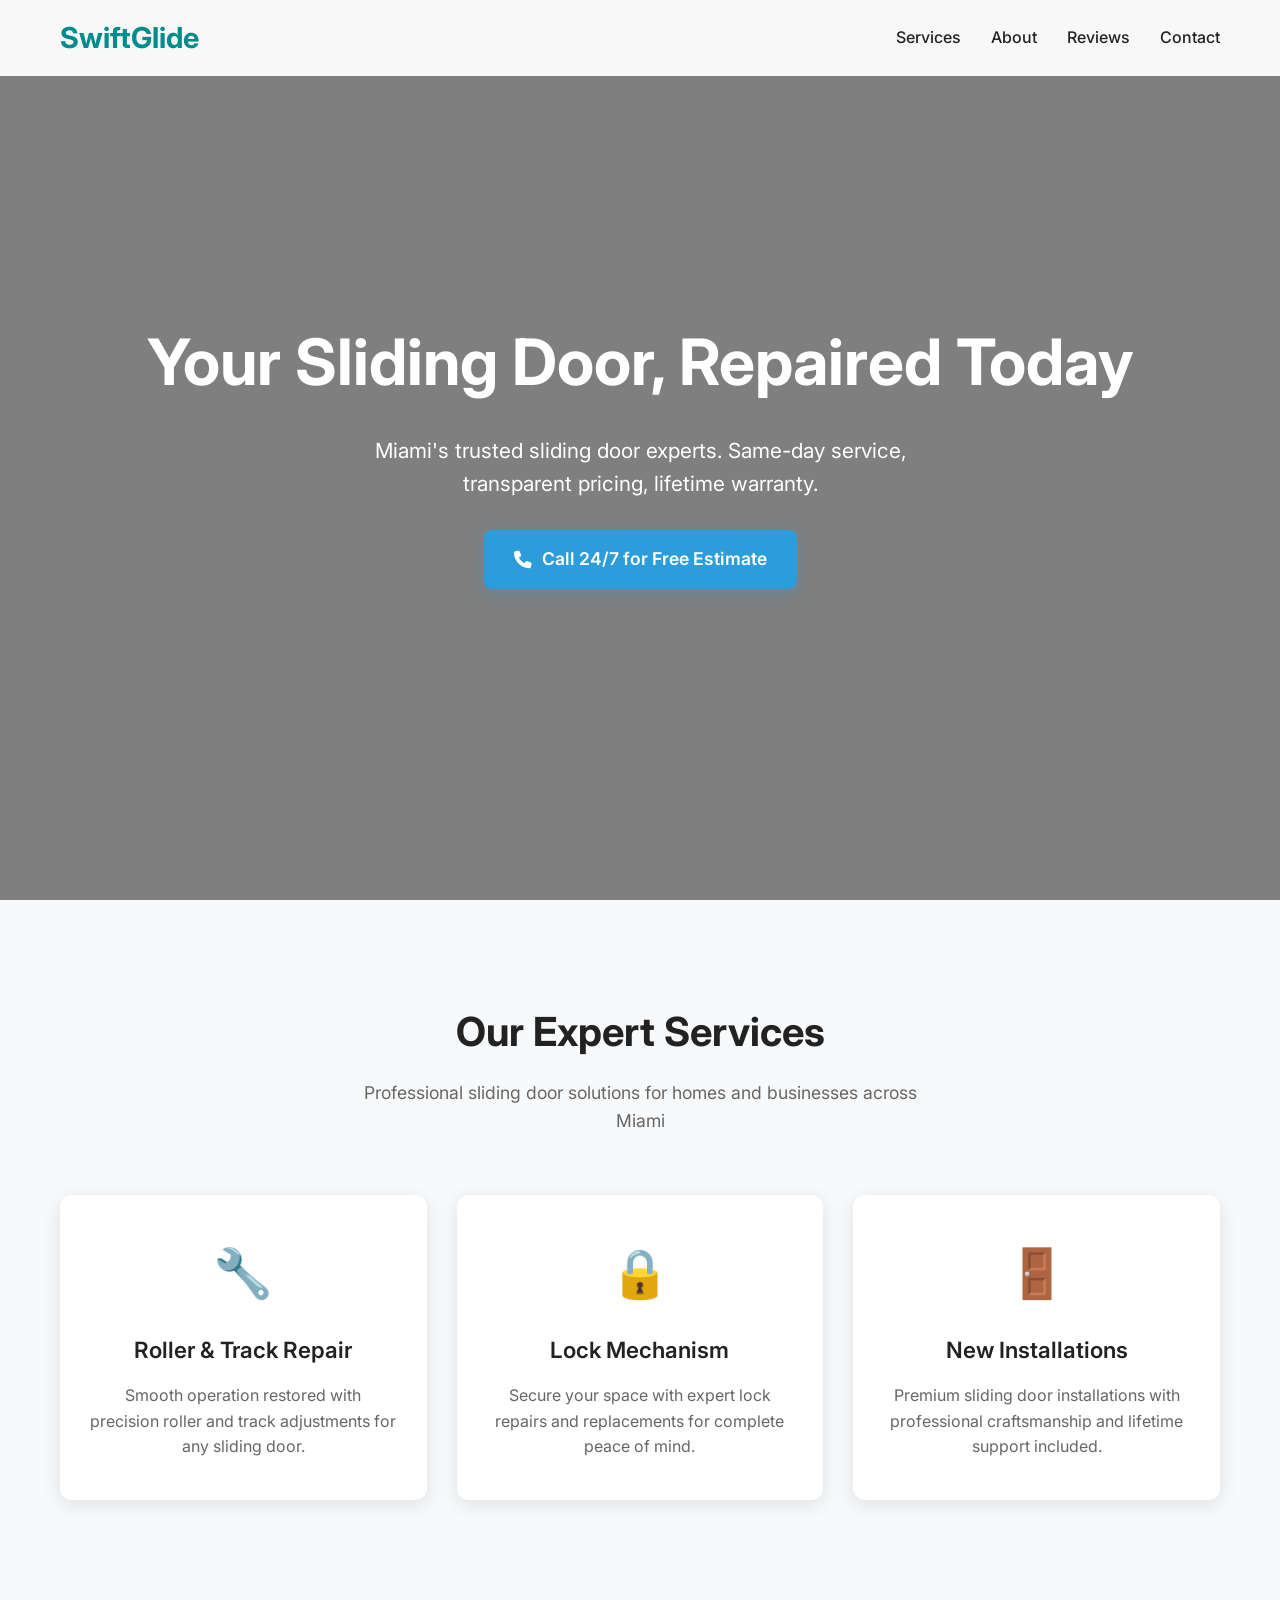
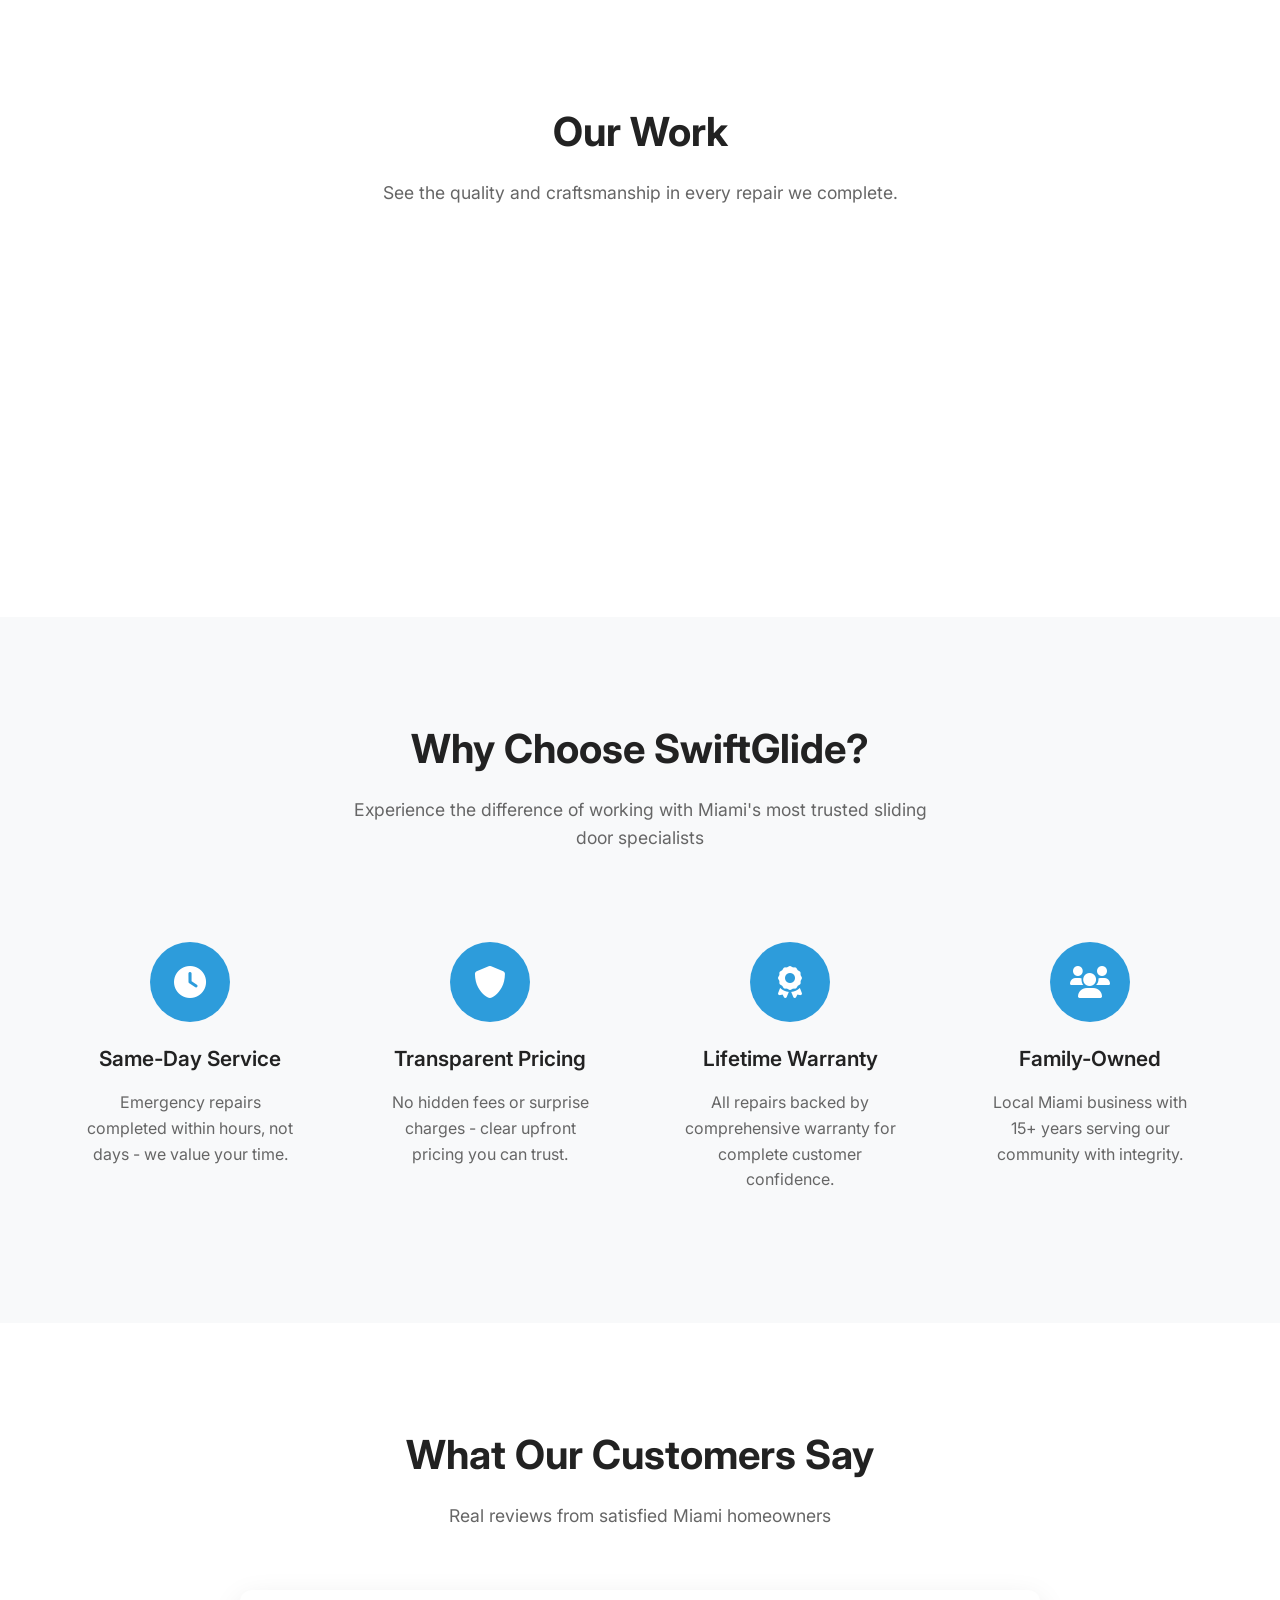
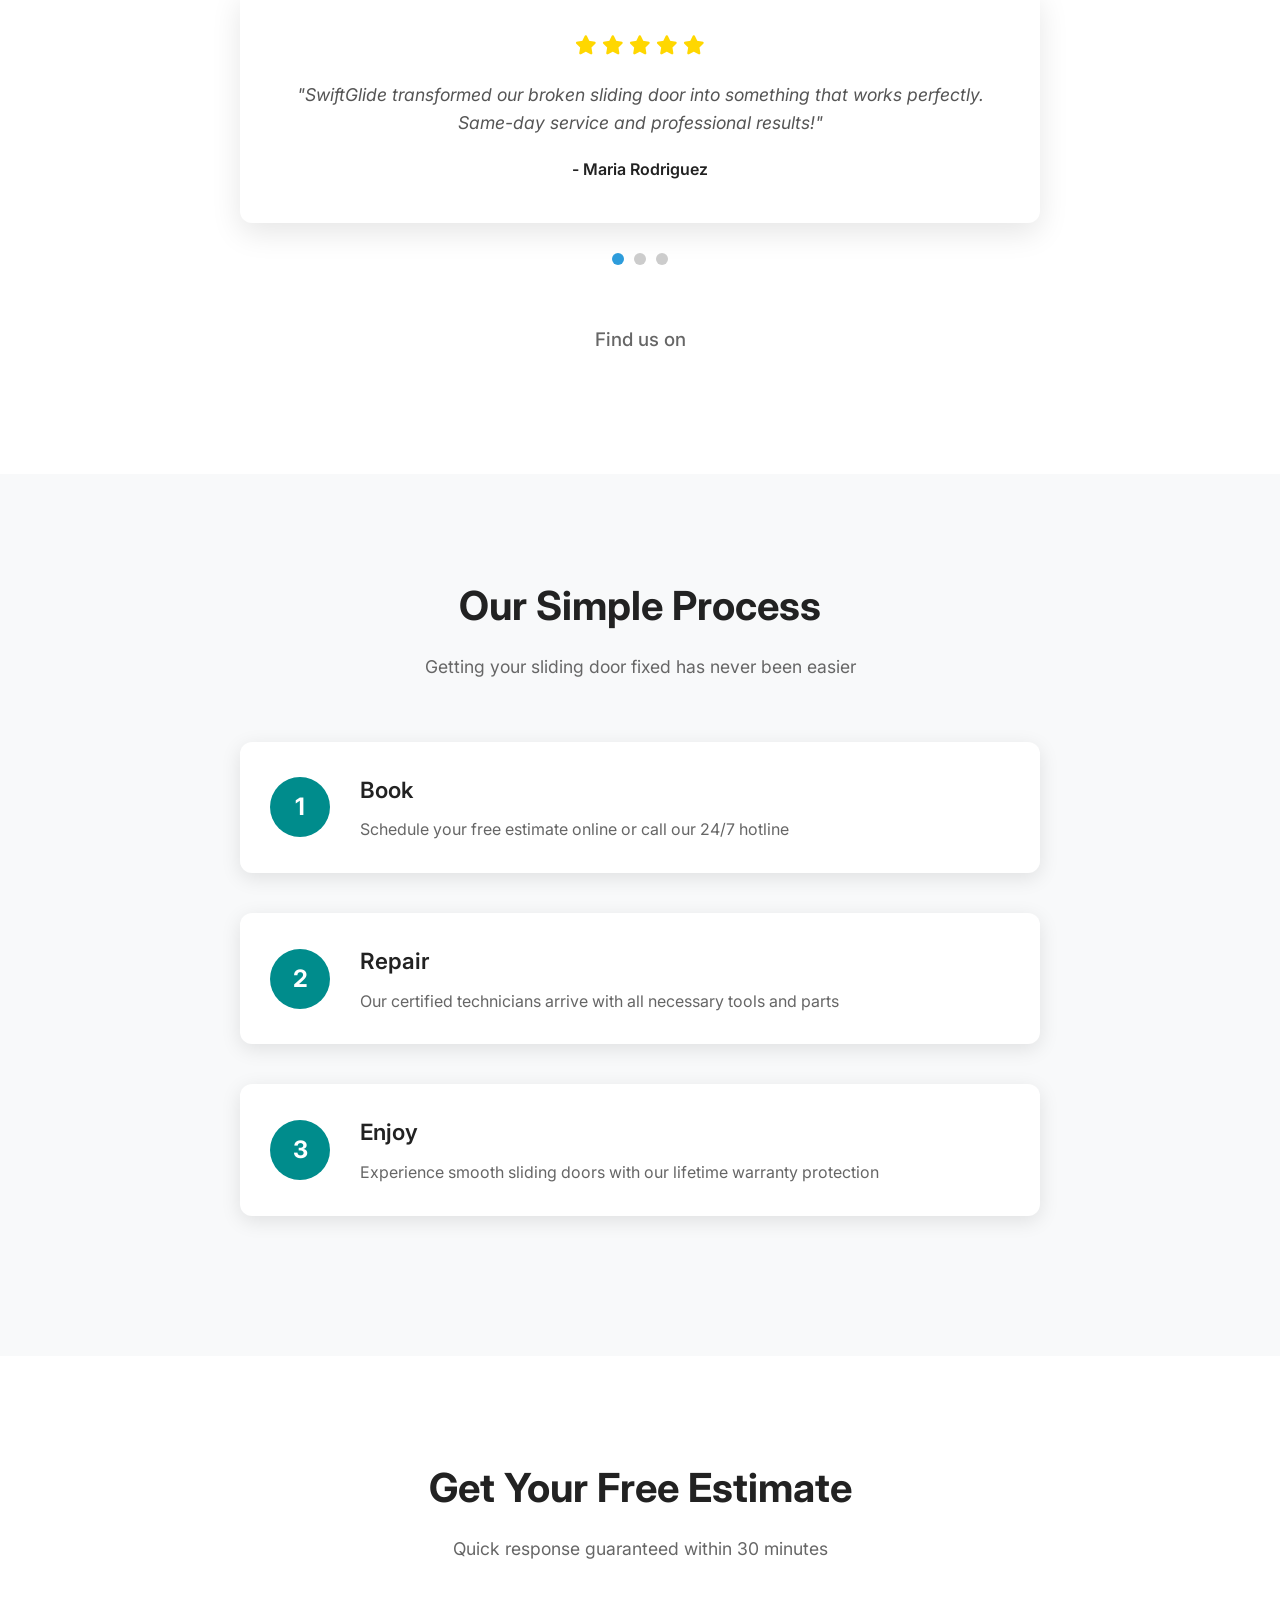
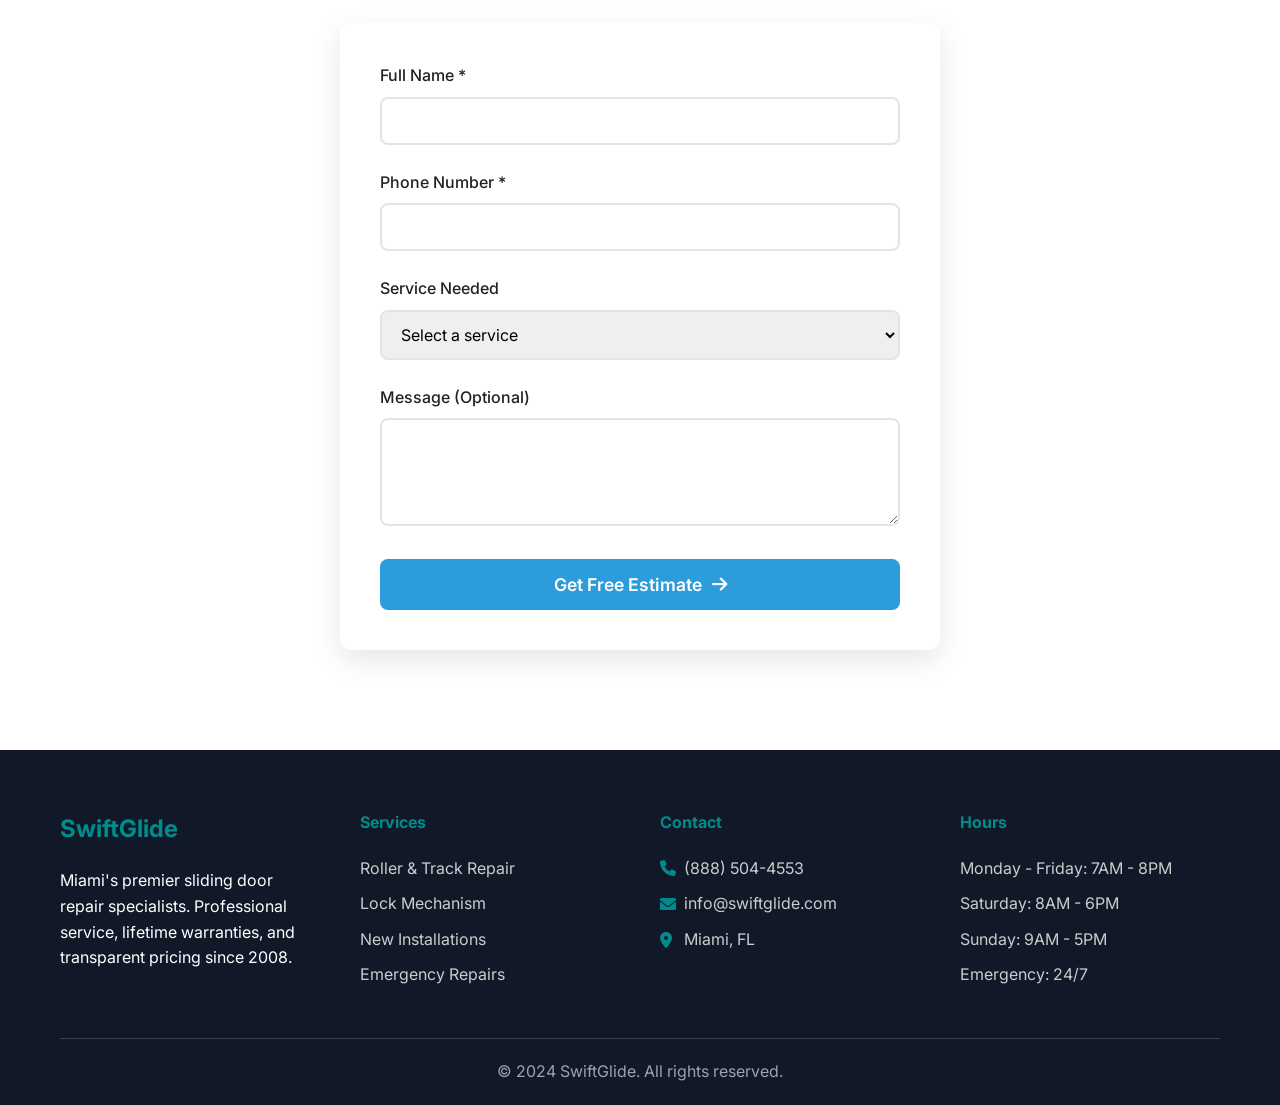
==== index.html @ c9ca66b2 "Create landing page for SwiftGlide sliding door repair service Co-authored-by: nehorayamar51 <nehora" ====
<!DOCTYPE html>
<html lang="en">
<head>
    <meta charset="UTF-8">
    <meta name="viewport" content="width=device-width, initial-scale=1.0">
    <title>SwiftGlide - Miami's Premier Sliding Door Repair Experts</title>
    <link rel="preconnect" href="https://fonts.googleapis.com">
    <link rel="preconnect" href="https://fonts.gstatic.com" crossorigin>
    <link href="https://fonts.googleapis.com/css2?family=Inter:wght@300;400;500;600;700;800&display=swap" rel="stylesheet">
    <link rel="stylesheet" href="styles.css">
    <link rel="stylesheet" href="https://cdnjs.cloudflare.com/ajax/libs/font-awesome/6.0.0/css/all.min.css">
</head>
<body>
    <!-- Sticky Navigation -->
    <nav class="navbar" id="navbar">
        <div class="nav-container">
            <div class="nav-logo">
                <h2>SwiftGlide</h2>
            </div>
            <ul class="nav-menu" id="nav-menu">
                <li class="nav-item">
                    <a href="#services" class="nav-link">Services</a>
                </li>
                <li class="nav-item">
                    <a href="#about" class="nav-link">About</a>
                </li>
                <li class="nav-item">
                    <a href="#reviews" class="nav-link">Reviews</a>
                </li>
                <li class="nav-item">
                    <a href="#contact" class="nav-link">Contact</a>
                </li>
            </ul>
            <div class="hamburger" id="hamburger">
                <span class="bar"></span>
                <span class="bar"></span>
                <span class="bar"></span>
            </div>
        </div>
    </nav>

    <!-- Hero Section -->
    <section class="hero" id="hero">
        <div class="hero-overlay"></div>
        <div class="hero-content">
            <h1 class="fade-in">Your Sliding Door, Repaired Today</h1>
            <p class="fade-in">Miami's trusted sliding door experts. Same-day service, transparent pricing, lifetime warranty.</p>
            <a href="tel:+18885044553" class="cta-button fade-in">
                <i class="fas fa-phone"></i>
                Call 24/7 for Free Estimate
            </a>
        </div>
    </section>

    <!-- Services Section -->
    <section class="services" id="services">
        <div class="container">
            <div class="section-header fade-in">
                <h2>Our Expert Services</h2>
                <p>Professional sliding door solutions for homes and businesses across Miami</p>
            </div>
            <div class="services-grid">
                <div class="service-card fade-in">
                    <div class="service-icon">🔧</div>
                    <h3>Roller & Track Repair</h3>
                    <p>Smooth operation restored with precision roller and track adjustments for any sliding door.</p>
                </div>
                <div class="service-card fade-in">
                    <div class="service-icon">🔒</div>
                    <h3>Lock Mechanism</h3>
                    <p>Secure your space with expert lock repairs and replacements for complete peace of mind.</p>
                </div>
                <div class="service-card fade-in">
                    <div class="service-icon">🚪</div>
                    <h3>New Installations</h3>
                    <p>Premium sliding door installations with professional craftsmanship and lifetime support included.</p>
                </div>
            </div>
        </div>
    </section>

    <!-- Our Work Gallery -->
    <section class="gallery" id="gallery">
        <div class="container">
            <div class="section-header fade-in">
                <h2>Our Work</h2>
                <p>See the quality and craftsmanship in every repair we complete.</p>
            </div>
            <div class="gallery-container fade-in">
                <div class="gallery-track" id="gallery-track">
                    <div class="gallery-item">
                        <img src="https://images.unsplash.com/photo-1558618666-fcd25c85cd64?ixlib=rb-4.0.3&auto=format&fit=crop&w=800&q=80" alt="Modern sliding door repair" onclick="openLightbox(this.src)">
                    </div>
                    <div class="gallery-item">
                        <img src="https://images.unsplash.com/photo-1560448204-e02f11c3d0e2?ixlib=rb-4.0.3&auto=format&fit=crop&w=800&q=80" alt="Glass sliding door installation" onclick="openLightbox(this.src)">
                    </div>
                    <div class="gallery-item">
                        <img src="https://images.unsplash.com/photo-1586023492125-27b2c045efd7?ixlib=rb-4.0.3&auto=format&fit=crop&w=800&q=80" alt="Sliding door track repair" onclick="openLightbox(this.src)">
                    </div>
                    <div class="gallery-item">
                        <img src="https://images.unsplash.com/photo-1502005229762-cf1b2da7c5d6?ixlib=rb-4.0.3&auto=format&fit=crop&w=800&q=80" alt="Professional sliding door service" onclick="openLightbox(this.src)">
                    </div>
                </div>
            </div>
        </div>
    </section>

    <!-- Lightbox -->
    <div class="lightbox" id="lightbox" onclick="closeLightbox()">
        <img id="lightbox-img" src="" alt="">
        <span class="close-lightbox">&times;</span>
    </div>

    <!-- Why Choose Us Section -->
    <section class="why-choose" id="about">
        <div class="container">
            <div class="section-header fade-in">
                <h2>Why Choose SwiftGlide?</h2>
                <p>Experience the difference of working with Miami's most trusted sliding door specialists</p>
            </div>
            <div class="features-grid">
                <div class="feature-card fade-in">
                    <div class="feature-icon">
                        <i class="fas fa-clock"></i>
                    </div>
                    <h3>Same-Day Service</h3>
                    <p>Emergency repairs completed within hours, not days - we value your time.</p>
                </div>
                <div class="feature-card fade-in">
                    <div class="feature-icon">
                        <i class="fas fa-shield-alt"></i>
                    </div>
                    <h3>Transparent Pricing</h3>
                    <p>No hidden fees or surprise charges - clear upfront pricing you can trust.</p>
                </div>
                <div class="feature-card fade-in">
                    <div class="feature-icon">
                        <i class="fas fa-award"></i>
                    </div>
                    <h3>Lifetime Warranty</h3>
                    <p>All repairs backed by comprehensive warranty for complete customer confidence.</p>
                </div>
                <div class="feature-card fade-in">
                    <div class="feature-icon">
                        <i class="fas fa-users"></i>
                    </div>
                    <h3>Family-Owned</h3>
                    <p>Local Miami business with 15+ years serving our community with integrity.</p>
                </div>
            </div>
        </div>
    </section>

    <!-- Testimonials Section -->
    <section class="testimonials" id="reviews">
        <div class="container">
            <div class="section-header fade-in">
                <h2>What Our Customers Say</h2>
                <p>Real reviews from satisfied Miami homeowners</p>
            </div>
            <div class="testimonial-container fade-in">
                <div class="testimonial-card active" data-testimonial="0">
                    <div class="stars">
                        <i class="fas fa-star"></i>
                        <i class="fas fa-star"></i>
                        <i class="fas fa-star"></i>
                        <i class="fas fa-star"></i>
                        <i class="fas fa-star"></i>
                    </div>
                    <p>"SwiftGlide transformed our broken sliding door into something that works perfectly. Same-day service and professional results!"</p>
                    <h4>- Maria Rodriguez</h4>
                </div>
                <div class="testimonial-card" data-testimonial="1">
                    <div class="stars">
                        <i class="fas fa-star"></i>
                        <i class="fas fa-star"></i>
                        <i class="fas fa-star"></i>
                        <i class="fas fa-star"></i>
                        <i class="fas fa-star"></i>
                    </div>
                    <p>"Exceptional service! They fixed our sliding door quickly and the pricing was exactly what they quoted. Highly recommend!"</p>
                    <h4>- James Chen</h4>
                </div>
                <div class="testimonial-card" data-testimonial="2">
                    <div class="stars">
                        <i class="fas fa-star"></i>
                        <i class="fas fa-star"></i>
                        <i class="fas fa-star"></i>
                        <i class="fas fa-star"></i>
                        <i class="fas fa-star"></i>
                    </div>
                    <p>"Professional, reliable, and honest. SwiftGlide is the only company I'll call for sliding door issues. Great lifetime warranty too!"</p>
                    <h4>- Sarah Thompson</h4>
                </div>
                <div class="testimonial-dots">
                    <span class="dot active" data-slide="0"></span>
                    <span class="dot" data-slide="1"></span>
                    <span class="dot" data-slide="2"></span>
                </div>
            </div>
            <div class="social-proof fade-in">
                <h3>Find us on</h3>
                <div class="social-logos">
                    <img src="https://upload.wikimedia.org/wikipedia/commons/a/ad/Yelp_Logo.svg" alt="Yelp" class="social-logo">
                    <img src="https://upload.wikimedia.org/wikipedia/commons/c/c1/Google_%22G%22_logo.svg" alt="Google My Business" class="social-logo">
                </div>
            </div>
        </div>
    </section>

    <!-- Our Simple Process -->
    <section class="process">
        <div class="container">
            <div class="section-header fade-in">
                <h2>Our Simple Process</h2>
                <p>Getting your sliding door fixed has never been easier</p>
            </div>
            <div class="process-steps">
                <div class="process-step fade-in">
                    <div class="step-number">1</div>
                    <div class="step-content">
                        <h3>Book</h3>
                        <p>Schedule your free estimate online or call our 24/7 hotline</p>
                    </div>
                </div>
                <div class="process-step fade-in">
                    <div class="step-number">2</div>
                    <div class="step-content">
                        <h3>Repair</h3>
                        <p>Our certified technicians arrive with all necessary tools and parts</p>
                    </div>
                </div>
                <div class="process-step fade-in">
                    <div class="step-number">3</div>
                    <div class="step-content">
                        <h3>Enjoy</h3>
                        <p>Experience smooth sliding doors with our lifetime warranty protection</p>
                    </div>
                </div>
            </div>
        </div>
    </section>

    <!-- Contact Form Section -->
    <section class="contact" id="contact">
        <div class="container">
            <div class="section-header fade-in">
                <h2>Get Your Free Estimate</h2>
                <p>Quick response guaranteed within 30 minutes</p>
            </div>
            <form class="contact-form fade-in" id="contact-form">
                <div class="form-group">
                    <label for="fullName">Full Name *</label>
                    <input type="text" id="fullName" name="fullName" required>
                </div>
                <div class="form-group">
                    <label for="phone">Phone Number *</label>
                    <input type="tel" id="phone" name="phone" required>
                </div>
                <div class="form-group">
                    <label for="service">Service Needed</label>
                    <select id="service" name="service">
                        <option value="">Select a service</option>
                        <option value="roller-track">Roller & Track Repair</option>
                        <option value="lock-mechanism">Lock Mechanism</option>
                        <option value="new-installation">New Installation</option>
                        <option value="emergency-repair">Emergency Repair</option>
                    </select>
                </div>
                <div class="form-group">
                    <label for="message">Message (Optional)</label>
                    <textarea id="message" name="message" rows="4"></textarea>
                </div>
                <button type="submit" class="submit-button">
                    Get Free Estimate
                    <i class="fas fa-arrow-right"></i>
                </button>
            </form>
        </div>
    </section>

    <!-- Footer -->
    <footer class="footer">
        <div class="container">
            <div class="footer-content">
                <div class="footer-column">
                    <h3>SwiftGlide</h3>
                    <p>Miami's premier sliding door repair specialists. Professional service, lifetime warranties, and transparent pricing since 2008.</p>
                </div>
                <div class="footer-column">
                    <h4>Services</h4>
                    <ul>
                        <li>Roller & Track Repair</li>
                        <li>Lock Mechanism</li>
                        <li>New Installations</li>
                        <li>Emergency Repairs</li>
                    </ul>
                </div>
                <div class="footer-column">
                    <h4>Contact</h4>
                    <ul>
                        <li><i class="fas fa-phone"></i> (888) 504-4553</li>
                        <li><i class="fas fa-envelope"></i> info@swiftglide.com</li>
                        <li><i class="fas fa-map-marker-alt"></i> Miami, FL</li>
                    </ul>
                </div>
                <div class="footer-column">
                    <h4>Hours</h4>
                    <ul>
                        <li>Monday - Friday: 7AM - 8PM</li>
                        <li>Saturday: 8AM - 6PM</li>
                        <li>Sunday: 9AM - 5PM</li>
                        <li>Emergency: 24/7</li>
                    </ul>
                </div>
            </div>
            <div class="footer-bottom">
                <p>&copy; 2024 SwiftGlide. All rights reserved.</p>
            </div>
        </div>
    </footer>

    <!-- Mobile Sticky Call Button -->
    <div class="mobile-call-button">
        <a href="tel:+18885044553">
            <i class="fas fa-phone"></i>
            Call Now
        </a>
    </div>

    <script src="script.js"></script>
</body>
</html>
---- styles.css ----
/* Reset and Base Styles */
* {
    margin: 0;
    padding: 0;
    box-sizing: border-box;
}

html {
    scroll-behavior: smooth;
}

body {
    font-family: 'Inter', sans-serif;
    line-height: 1.6;
    color: #222;
    overflow-x: hidden;
}

.container {
    max-width: 1200px;
    margin: 0 auto;
    padding: 0 20px;
}

/* Fade-in Animation */
.fade-in {
    opacity: 0;
    transform: translateY(30px);
    transition: opacity 0.6s ease, transform 0.6s ease;
}

.fade-in.visible {
    opacity: 1;
    transform: translateY(0);
}

/* Navigation */
.navbar {
    position: fixed;
    top: 0;
    width: 100%;
    background: rgba(255, 255, 255, 0.95);
    backdrop-filter: blur(10px);
    z-index: 1000;
    transition: all 0.3s ease;
    padding: 15px 0;
}

.navbar.scrolled {
    background: rgba(255, 255, 255, 0.9);
    padding: 10px 0;
    box-shadow: 0 2px 20px rgba(0, 0, 0, 0.1);
}

.nav-container {
    max-width: 1200px;
    margin: 0 auto;
    padding: 0 20px;
    display: flex;
    justify-content: space-between;
    align-items: center;
}

.nav-logo h2 {
    color: #008C8C;
    font-weight: 700;
    font-size: 1.8rem;
}

.nav-menu {
    display: flex;
    list-style: none;
    gap: 30px;
}

.nav-link {
    text-decoration: none;
    color: #222;
    font-weight: 500;
    transition: color 0.3s ease;
}

.nav-link:hover {
    color: #2D9CDB;
}

.hamburger {
    display: none;
    flex-direction: column;
    cursor: pointer;
}

.bar {
    width: 25px;
    height: 3px;
    background: #222;
    margin: 3px 0;
    transition: 0.3s;
}

/* Hero Section */
.hero {
    height: 100vh;
    background: linear-gradient(rgba(0, 0, 0, 0.5), rgba(0, 0, 0, 0.5)), 
                url('https://images.unsplash.com/photo-1558618666-fcd25c85cd64?ixlib=rb-4.0.3&auto=format&fit=crop&w=1920&q=80') center/cover;
    display: flex;
    align-items: center;
    justify-content: center;
    text-align: center;
    color: white;
    position: relative;
}

.hero-content h1 {
    font-size: clamp(2.5rem, 5vw, 4rem);
    font-weight: 700;
    margin-bottom: 20px;
}

.hero-content p {
    font-size: clamp(1.1rem, 2vw, 1.3rem);
    margin-bottom: 30px;
    max-width: 600px;
    margin-left: auto;
    margin-right: auto;
}

.cta-button {
    display: inline-flex;
    align-items: center;
    gap: 10px;
    background: #2D9CDB;
    color: white;
    padding: 15px 30px;
    border-radius: 8px;
    text-decoration: none;
    font-weight: 600;
    font-size: 1.1rem;
    transition: all 0.3s ease;
    box-shadow: 0 4px 15px rgba(45, 156, 219, 0.3);
}

.cta-button:hover {
    background: #1E7FB8;
    transform: translateY(-2px);
    box-shadow: 0 6px 20px rgba(45, 156, 219, 0.4);
}

/* Section Headers */
.section-header {
    text-align: center;
    margin-bottom: 60px;
}

.section-header h2 {
    font-size: clamp(2rem, 4vw, 2.5rem);
    font-weight: 700;
    margin-bottom: 15px;
    color: #222;
}

.section-header p {
    font-size: 1.1rem;
    color: #666;
    max-width: 600px;
    margin: 0 auto;
}

/* Services Section */
.services {
    padding: 100px 0;
    background: #f8f9fa;
}

.services-grid {
    display: grid;
    grid-template-columns: repeat(auto-fit, minmax(300px, 1fr));
    gap: 30px;
}

.service-card {
    background: white;
    padding: 40px 30px;
    border-radius: 12px;
    text-align: center;
    box-shadow: 0 5px 20px rgba(0, 0, 0, 0.1);
    transition: all 0.3s ease;
}

.service-card:hover {
    transform: translateY(-10px);
    box-shadow: 0 15px 40px rgba(0, 0, 0, 0.15);
}

.service-icon {
    font-size: 3rem;
    margin-bottom: 20px;
}

.service-card h3 {
    font-size: 1.4rem;
    font-weight: 600;
    margin-bottom: 15px;
    color: #222;
}

.service-card p {
    color: #666;
    line-height: 1.6;
}

/* Gallery Section */
.gallery {
    padding: 100px 0;
}

.gallery-container {
    overflow: hidden;
    border-radius: 12px;
}

.gallery-track {
    display: flex;
    gap: 20px;
    cursor: grab;
    user-select: none;
}

.gallery-track:active {
    cursor: grabbing;
}

.gallery-item {
    flex: 0 0 300px;
    height: 250px;
    border-radius: 8px;
    overflow: hidden;
}

.gallery-item img {
    width: 100%;
    height: 100%;
    object-fit: cover;
    transition: transform 0.3s ease;
    cursor: pointer;
}

.gallery-item img:hover {
    transform: scale(1.05);
}

/* Lightbox */
.lightbox {
    display: none;
    position: fixed;
    top: 0;
    left: 0;
    width: 100%;
    height: 100%;
    background: rgba(0, 0, 0, 0.9);
    z-index: 2000;
    justify-content: center;
    align-items: center;
}

.lightbox img {
    max-width: 90%;
    max-height: 90%;
    object-fit: contain;
}

.close-lightbox {
    position: absolute;
    top: 20px;
    right: 30px;
    color: white;
    font-size: 40px;
    cursor: pointer;
}

/* Why Choose Us Section */
.why-choose {
    padding: 100px 0;
    background: #f8f9fa;
}

.features-grid {
    display: grid;
    grid-template-columns: repeat(auto-fit, minmax(250px, 1fr));
    gap: 40px;
}

.feature-card {
    text-align: center;
    padding: 30px 20px;
}

.feature-icon {
    width: 80px;
    height: 80px;
    background: #2D9CDB;
    border-radius: 50%;
    display: flex;
    align-items: center;
    justify-content: center;
    margin: 0 auto 20px;
    color: white;
    font-size: 2rem;
}

.feature-card h3 {
    font-size: 1.3rem;
    font-weight: 600;
    margin-bottom: 15px;
    color: #222;
}

.feature-card p {
    color: #666;
    line-height: 1.6;
}

/* Testimonials Section */
.testimonials {
    padding: 100px 0;
}

.testimonial-container {
    max-width: 800px;
    margin: 0 auto;
    position: relative;
}

.testimonial-card {
    background: white;
    padding: 40px;
    border-radius: 12px;
    text-align: center;
    box-shadow: 0 10px 30px rgba(0, 0, 0, 0.1);
    display: none;
}

.testimonial-card.active {
    display: block;
}

.stars {
    color: #FFD700;
    font-size: 1.2rem;
    margin-bottom: 20px;
}

.testimonial-card p {
    font-size: 1.1rem;
    font-style: italic;
    margin-bottom: 20px;
    color: #555;
    line-height: 1.6;
}

.testimonial-card h4 {
    color: #222;
    font-weight: 600;
}

.testimonial-dots {
    display: flex;
    justify-content: center;
    gap: 10px;
    margin-top: 30px;
}

.dot {
    width: 12px;
    height: 12px;
    border-radius: 50%;
    background: #ccc;
    cursor: pointer;
    transition: background 0.3s ease;
}

.dot.active {
    background: #2D9CDB;
}

.social-proof {
    text-align: center;
    margin-top: 60px;
}

.social-proof h3 {
    margin-bottom: 20px;
    color: #666;
    font-weight: 500;
}

.social-logos {
    display: flex;
    justify-content: center;
    gap: 30px;
    align-items: center;
}

.social-logo {
    height: 40px;
    filter: grayscale(100%);
    opacity: 0.7;
    transition: all 0.3s ease;
}

.social-logo:hover {
    filter: grayscale(0%);
    opacity: 1;
}

/* Process Section */
.process {
    padding: 100px 0;
    background: #f8f9fa;
}

.process-steps {
    max-width: 800px;
    margin: 0 auto;
}

.process-step {
    display: flex;
    align-items: center;
    gap: 30px;
    margin-bottom: 40px;
    padding: 30px;
    background: white;
    border-radius: 12px;
    box-shadow: 0 5px 20px rgba(0, 0, 0, 0.1);
}

.step-number {
    width: 60px;
    height: 60px;
    background: #008C8C;
    color: white;
    border-radius: 50%;
    display: flex;
    align-items: center;
    justify-content: center;
    font-size: 1.5rem;
    font-weight: 700;
    flex-shrink: 0;
}

.step-content h3 {
    font-size: 1.4rem;
    font-weight: 600;
    margin-bottom: 10px;
    color: #222;
}

.step-content p {
    color: #666;
    line-height: 1.6;
}

/* Contact Section */
.contact {
    padding: 100px 0;
}

.contact-form {
    max-width: 600px;
    margin: 0 auto;
    background: white;
    padding: 40px;
    border-radius: 12px;
    box-shadow: 0 10px 30px rgba(0, 0, 0, 0.1);
}

.form-group {
    margin-bottom: 25px;
}

.form-group label {
    display: block;
    margin-bottom: 8px;
    font-weight: 500;
    color: #222;
}

.form-group input,
.form-group select,
.form-group textarea {
    width: 100%;
    padding: 12px 15px;
    border: 2px solid #e1e5e9;
    border-radius: 8px;
    font-family: 'Inter', sans-serif;
    font-size: 1rem;
    transition: border-color 0.3s ease;
}

.form-group input:focus,
.form-group select:focus,
.form-group textarea:focus {
    outline: none;
    border-color: #2D9CDB;
}

.submit-button {
    width: 100%;
    background: #2D9CDB;
    color: white;
    padding: 15px;
    border: none;
    border-radius: 8px;
    font-family: 'Inter', sans-serif;
    font-size: 1.1rem;
    font-weight: 600;
    cursor: pointer;
    transition: all 0.3s ease;
    display: flex;
    align-items: center;
    justify-content: center;
    gap: 10px;
}

.submit-button:hover {
    background: #1E7FB8;
    transform: translateY(-2px);
    box-shadow: 0 6px 20px rgba(45, 156, 219, 0.3);
}

/* Footer */
.footer {
    background: #111827;
    color: white;
    padding: 60px 0 20px;
}

.footer-content {
    display: grid;
    grid-template-columns: repeat(auto-fit, minmax(250px, 1fr));
    gap: 40px;
    margin-bottom: 40px;
}

.footer-column h3,
.footer-column h4 {
    margin-bottom: 20px;
    color: #008C8C;
}

.footer-column h3 {
    font-size: 1.5rem;
}

.footer-column ul {
    list-style: none;
}

.footer-column ul li {
    margin-bottom: 10px;
    color: #ccc;
    display: flex;
    align-items: center;
    gap: 8px;
}

.footer-column ul li i {
    color: #008C8C;
    width: 16px;
}

.footer-bottom {
    text-align: center;
    padding-top: 20px;
    border-top: 1px solid #374151;
    color: #9CA3AF;
}

/* Mobile Sticky Call Button */
.mobile-call-button {
    display: none;
    position: fixed;
    bottom: 0;
    left: 0;
    right: 0;
    background: #2D9CDB;
    z-index: 1000;
    padding: 15px;
}

.mobile-call-button a {
    display: flex;
    align-items: center;
    justify-content: center;
    gap: 10px;
    color: white;
    text-decoration: none;
    font-weight: 600;
    font-size: 1.1rem;
}

/* Responsive Design */
@media (max-width: 768px) {
    .hamburger {
        display: flex;
    }
    
    .nav-menu {
        position: fixed;
        left: -100%;
        top: 70px;
        flex-direction: column;
        background: white;
        width: 100%;
        text-align: center;
        transition: 0.3s;
        box-shadow: 0 10px 27px rgba(0, 0, 0, 0.05);
        padding: 30px 0;
    }
    
    .nav-menu.active {
        left: 0;
    }
    
    .nav-menu li {
        margin: 10px 0;
    }
    
    .hamburger.active .bar:nth-child(2) {
        opacity: 0;
    }
    
    .hamburger.active .bar:nth-child(1) {
        transform: translateY(8px) rotate(45deg);
    }
    
    .hamburger.active .bar:nth-child(3) {
        transform: translateY(-8px) rotate(-45deg);
    }
    
    .hero-content h1 {
        font-size: 2.5rem;
    }
    
    .services-grid {
        grid-template-columns: 1fr;
        gap: 20px;
    }
    
    .features-grid {
        grid-template-columns: repeat(auto-fit, minmax(200px, 1fr));
        gap: 30px;
    }
    
    .process-step {
        flex-direction: column;
        text-align: center;
        gap: 20px;
    }
    
    .gallery-item {
        flex: 0 0 250px;
    }
    
    .footer-content {
        grid-template-columns: 1fr;
        gap: 30px;
        text-align: center;
    }
    
    .mobile-call-button {
        display: block;
    }
    
    .contact {
        padding-bottom: 120px;
    }
    
    .social-logos {
        flex-direction: column;
        gap: 20px;
    }
}

@media (max-width: 480px) {
    .container {
        padding: 0 15px;
    }
    
    .hero-content h1 {
        font-size: 2rem;
    }
    
    .service-card,
    .contact-form {
        padding: 30px 20px;
    }
    
    .gallery-item {
        flex: 0 0 200px;
        height: 200px;
    }
    
    .testimonial-card {
        padding: 30px 20px;
    }
}

/* Animation delays for staggered effects */
.fade-in:nth-child(1) { transition-delay: 0.1s; }
.fade-in:nth-child(2) { transition-delay: 0.2s; }
.fade-in:nth-child(3) { transition-delay: 0.3s; }
.fade-in:nth-child(4) { transition-delay: 0.4s; }

.service-card:nth-child(1) { transition-delay: 0.1s; }
.service-card:nth-child(2) { transition-delay: 0.2s; }
.service-card:nth-child(3) { transition-delay: 0.3s; }

.feature-card:nth-child(1) { transition-delay: 0.1s; }
.feature-card:nth-child(2) { transition-delay: 0.2s; }
.feature-card:nth-child(3) { transition-delay: 0.3s; }
.feature-card:nth-child(4) { transition-delay: 0.4s; }
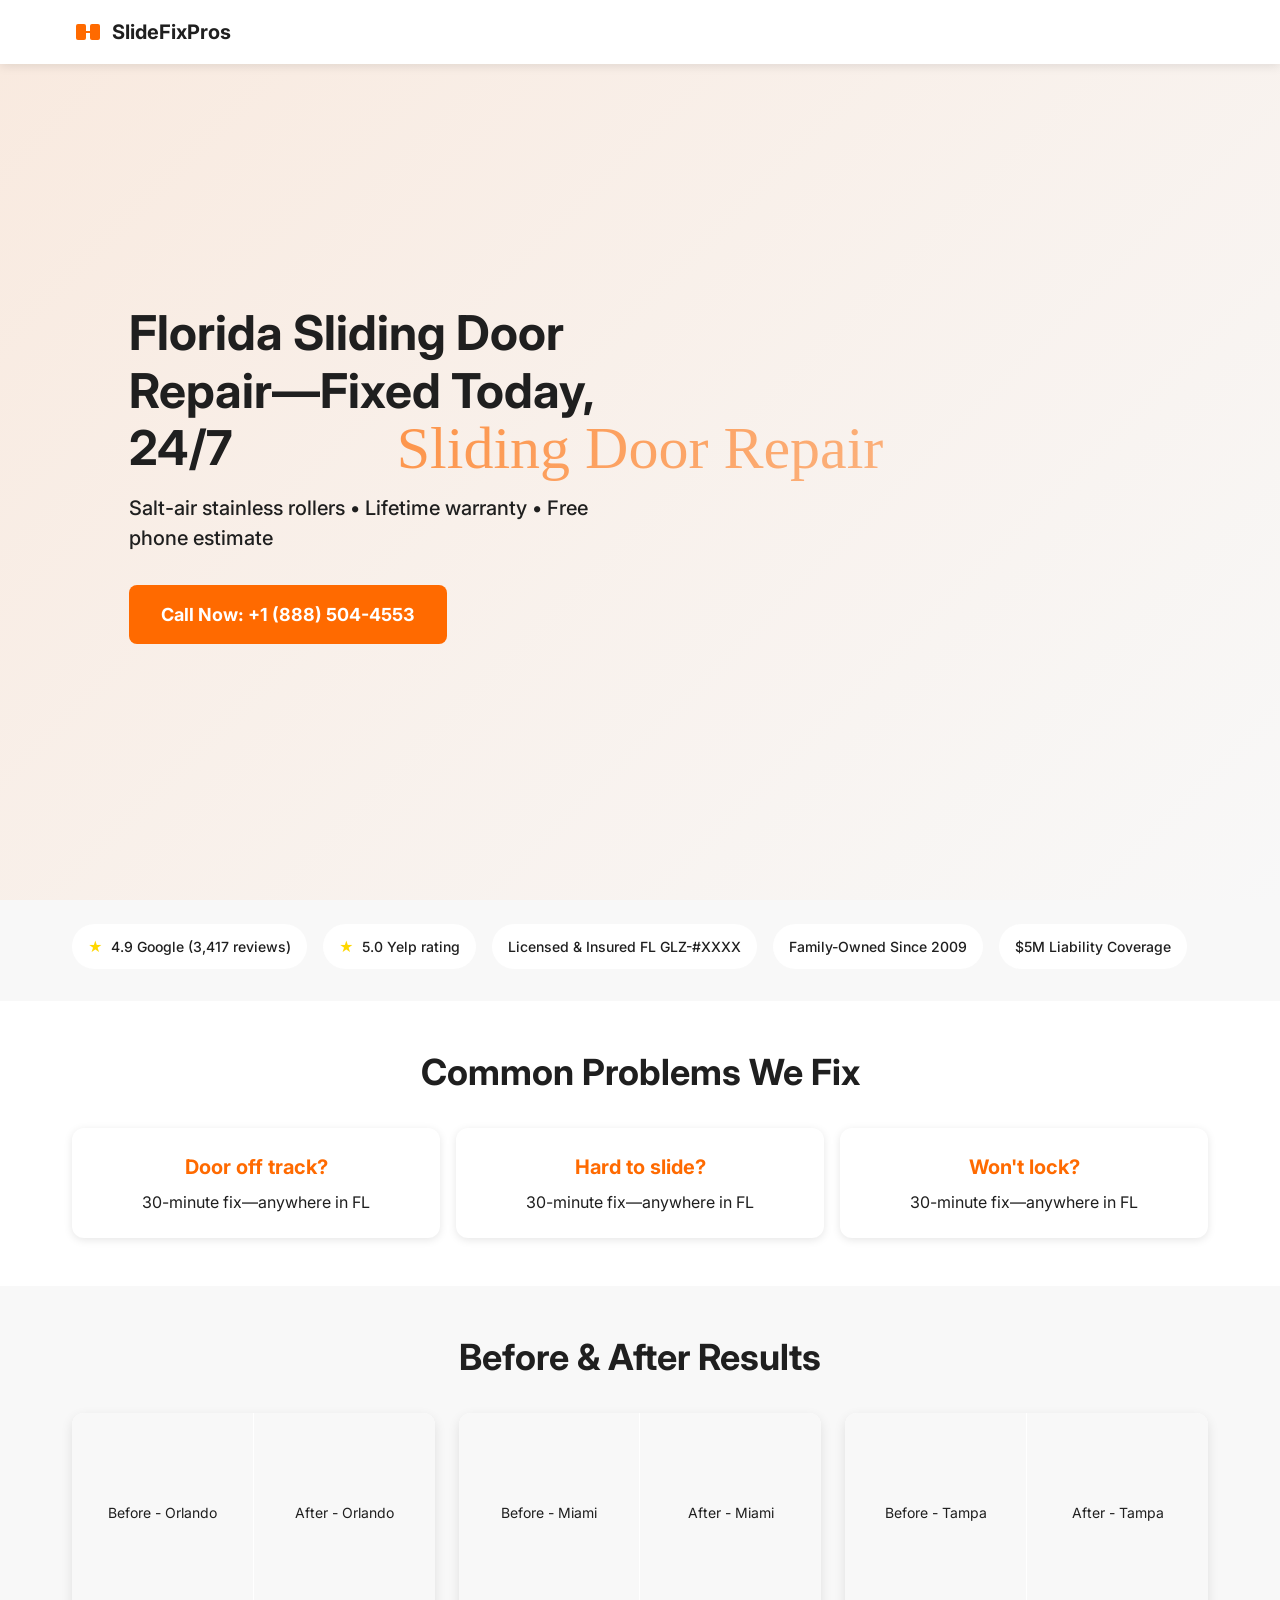
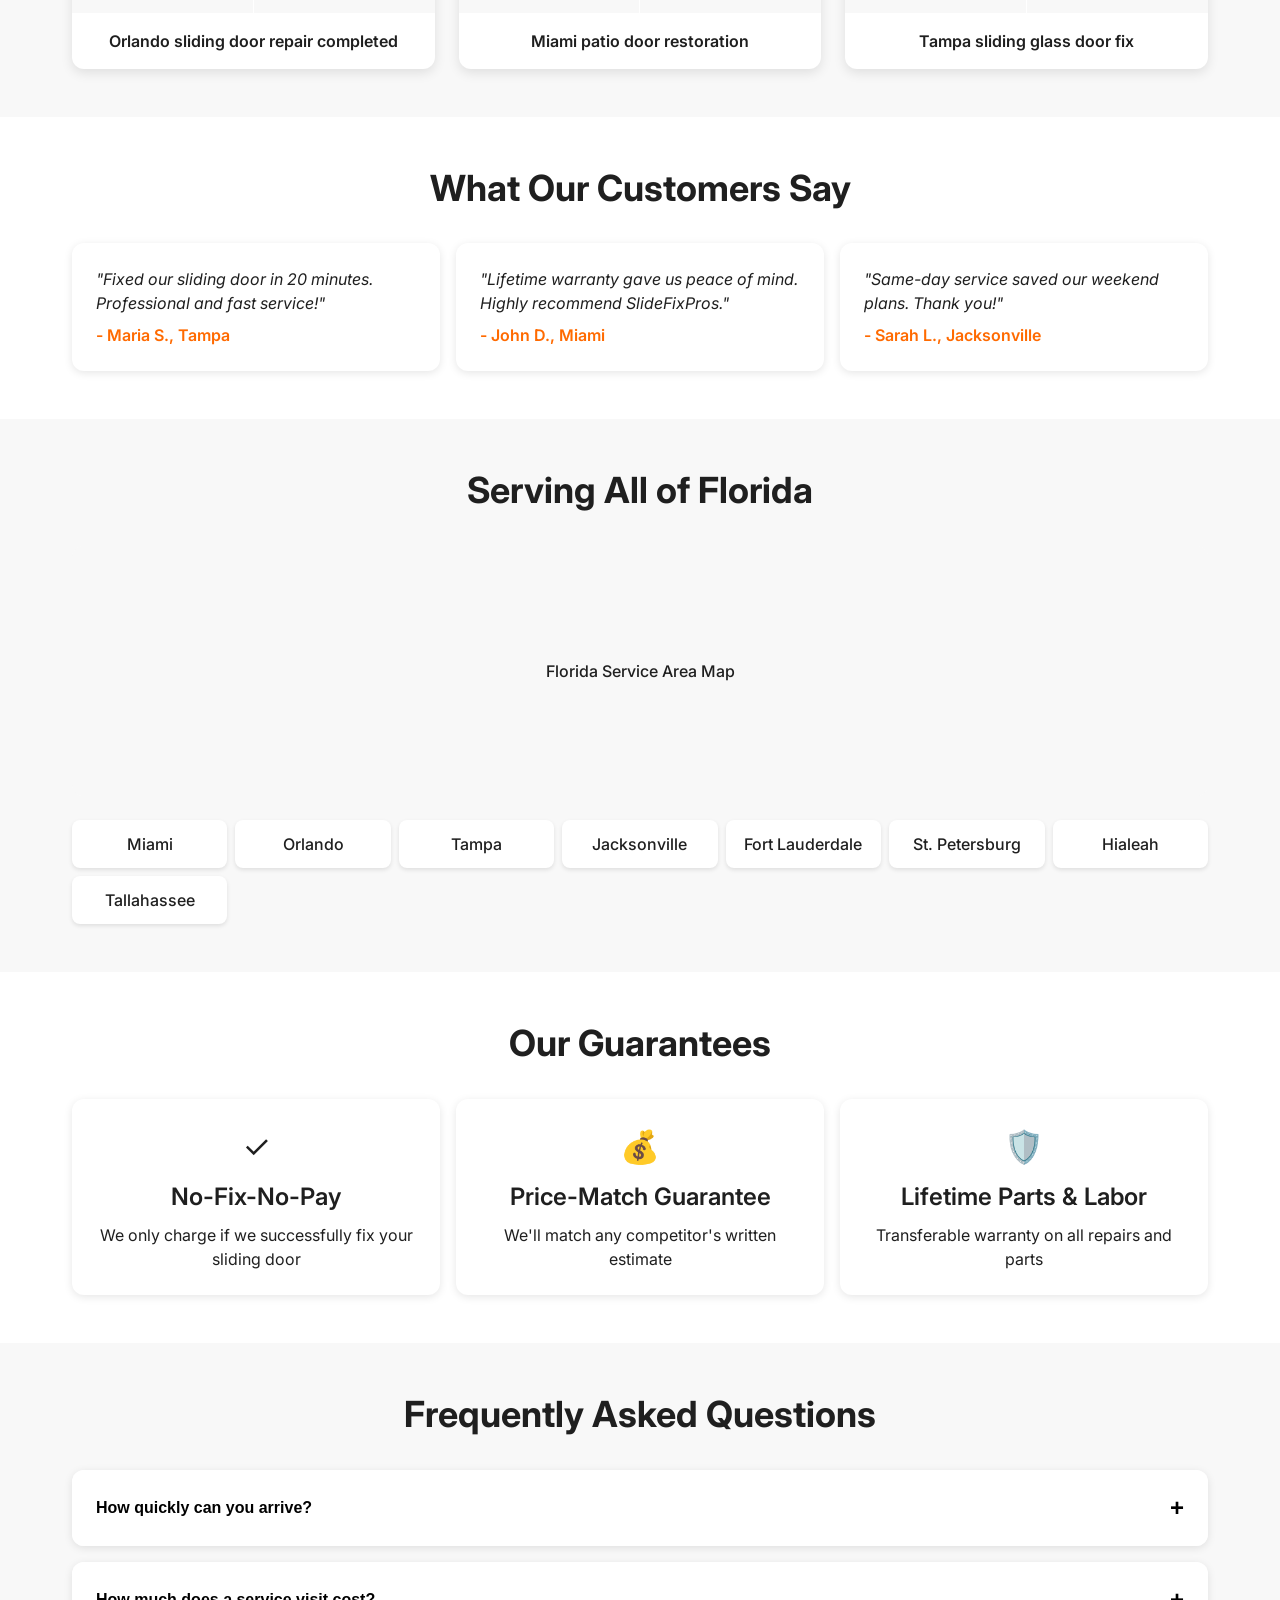
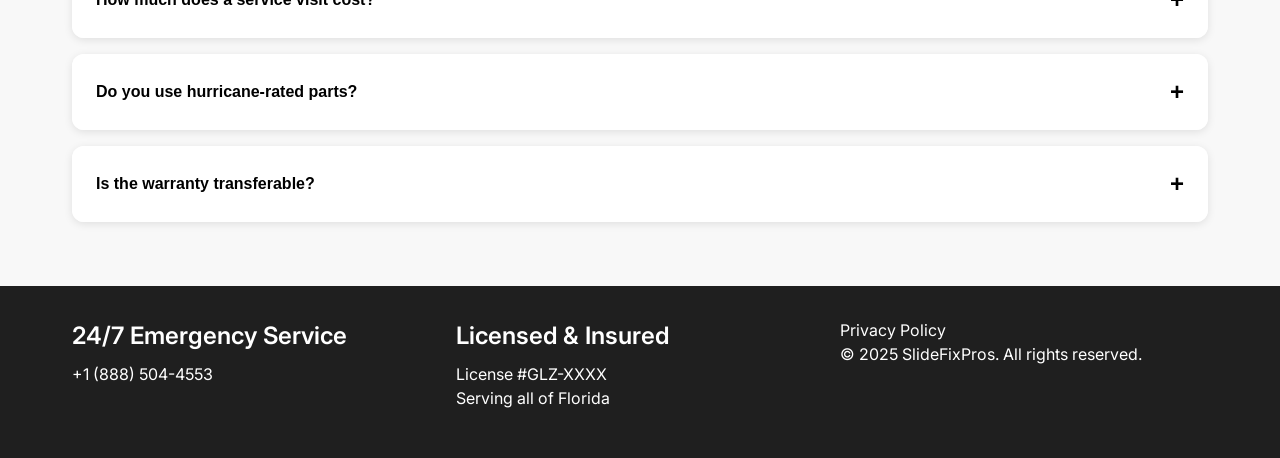
==== commit 7cc118d2: "Create initial landing page for sliding door repair service Co-authored-by: nehorayamar51 <nehorayam" ====
--- a/index.html
+++ b/index.html
@@ -2,280 +2,748 @@
 <html lang="en">
 <head>
     <meta charset="UTF-8">
-    <meta name="viewport" content="width=device-width, initial-scale=1.0">
-    <title>SwiftGlide - Miami's Premier Sliding Door Repair Experts</title>
+    <meta name="viewport" content="width=device-width,initial-scale=1">
+    <title>Florida Sliding Door Repair – SlideFixPros</title>
+    <meta name="description" content="Expert sliding door repair in Florida. Same-day service, lifetime warranty, salt-air resistant parts. Call +1 (888) 504-4553 for free estimate.">
+    <link rel="icon" type="image/svg+xml" href="[data-uri]">
+    
     <link rel="preconnect" href="https://fonts.googleapis.com">
     <link rel="preconnect" href="https://fonts.gstatic.com" crossorigin>
-    <link href="https://fonts.googleapis.com/css2?family=Inter:wght@300;400;500;600;700;800&display=swap" rel="stylesheet">
-    <link rel="stylesheet" href="styles.css">
-    <link rel="stylesheet" href="https://cdnjs.cloudflare.com/ajax/libs/font-awesome/6.0.0/css/all.min.css">
+    <link href="https://fonts.googleapis.com/css2?family=Inter:wght@400;500;700&display=swap" rel="stylesheet">
+    
+    <!-- Google Tag Manager -->
+    <script>(function(w,d,s,l,i){w[l]=w[l]||[];w[l].push({'gtm.start':
+    new Date().getTime(),event:'gtm.js'});var f=d.getElementsByTagName(s)[0],
+    j=d.createElement(s),dl=l!='dataLayer'?'&l='+l:'';j.async=true;j.src=
+    'https://www.googletagmanager.com/gtm.js?id='+i+dl;f.parentNode.insertBefore(j,f);
+    })(window,document,'script','dataLayer','GTM-XXXXXXX');</script>
+    <!-- End Google Tag Manager -->
+    
+    <style>
+        :root {
+            --primary: #FF6A00;
+            --primary-hover: #e55a00;
+            --text: #1F1F1F;
+            --light-bg: #F8F8F8;
+            --white: #ffffff;
+        }
+        
+        * {
+            margin: 0;
+            padding: 0;
+            box-sizing: border-box;
+        }
+        
+        body {
+            font-family: 'Inter', sans-serif;
+            color: var(--text);
+            line-height: 1.5;
+            overflow-x: hidden;
+        }
+        
+        .container {
+            max-width: 1200px;
+            margin: 0 auto;
+            padding: 0 1rem;
+        }
+        
+        /* Typography */
+        h1 {
+            font-size: clamp(1.75rem, 5vw, 3rem);
+            font-weight: 700;
+            line-height: 1.2;
+            margin-bottom: 1rem;
+        }
+        
+        h2 {
+            font-size: clamp(1.5rem, 4vw, 2.25rem);
+            font-weight: 700;
+            line-height: 1.3;
+            margin-bottom: 1rem;
+        }
+        
+        h3 {
+            font-size: clamp(1.25rem, 3vw, 1.5rem);
+            font-weight: 600;
+            margin-bottom: 0.5rem;
+        }
+        
+        .btn {
+            display: inline-block;
+            background: var(--primary);
+            color: var(--white);
+            text-decoration: none;
+            padding: 1rem 2rem;
+            border-radius: 8px;
+            font-weight: 700;
+            font-size: 1.125rem;
+            text-align: center;
+            min-height: 48px;
+            min-width: 48px;
+            transition: all 0.2s ease;
+            border: none;
+            cursor: pointer;
+        }
+        
+        .btn:hover, .btn:focus {
+            background: var(--primary-hover);
+            transform: translateY(-2px);
+            box-shadow: 0 4px 12px rgba(255, 106, 0, 0.3);
+            outline: 2px solid var(--primary);
+            outline-offset: 2px;
+        }
+        
+        /* Header */
+        .header {
+            position: fixed;
+            top: 0;
+            left: 0;
+            right: 0;
+            background: var(--white);
+            z-index: 1000;
+            padding: 1rem 0;
+            box-shadow: 0 2px 10px rgba(0,0,0,0.1);
+        }
+        
+        .logo {
+            display: flex;
+            align-items: center;
+            text-decoration: none;
+            color: var(--text);
+            cursor: pointer;
+        }
+        
+        .logo svg {
+            margin-right: 0.5rem;
+        }
+        
+        .logo-text {
+            font-weight: 700;
+            font-size: 1.25rem;
+        }
+        
+        /* Hero Section */
+        .hero {
+            min-height: 100vh;
+            display: flex;
+            align-items: center;
+            background: linear-gradient(135deg, rgba(255, 106, 0, 0.1) 0%, rgba(248, 248, 248, 0.8) 100%), url('data:image/svg+xml,<svg xmlns="http://www.w3.org/2000/svg" viewBox="0 0 1280 720"><rect fill="%23F8F8F8" width="1280" height="720"/><text x="50%" y="50%" text-anchor="middle" dy=".3em" fill="%23FF6A00" font-family="Inter" font-size="48">Sliding Door Repair</text></svg>') center/cover;
+            padding-top: 80px;
+            position: relative;
+        }
+        
+        .hero-content {
+            text-align: center;
+            max-width: 600px;
+            margin: 0 auto;
+        }
+        
+        .hero-subtitle {
+            font-size: clamp(1rem, 3vw, 1.25rem);
+            margin-bottom: 2rem;
+            font-weight: 500;
+        }
+        
+        .hero-cta {
+            margin-bottom: 2rem;
+        }
+        
+        /* Trust Bar */
+        .trust-bar {
+            background: var(--light-bg);
+            padding: 1.5rem 0;
+            overflow-x: auto;
+        }
+        
+        .trust-items {
+            display: flex;
+            gap: 1rem;
+            min-width: max-content;
+            padding-bottom: 0.5rem;
+        }
+        
+        .trust-item {
+            background: var(--white);
+            padding: 0.75rem 1rem;
+            border-radius: 25px;
+            font-size: 0.875rem;
+            font-weight: 500;
+            white-space: nowrap;
+            display: flex;
+            align-items: center;
+            gap: 0.5rem;
+        }
+        
+        .trust-item .star {
+            color: #ffd700;
+        }
+        
+        /* Section Styling */
+        .section {
+            padding: 3rem 0;
+        }
+        
+        .section:nth-child(even) {
+            background: var(--light-bg);
+        }
+        
+        /* Pain Solution Strip */
+        .pain-solutions {
+            display: grid;
+            grid-template-columns: 1fr;
+            gap: 1rem;
+        }
+        
+        .pain-card {
+            background: var(--white);
+            padding: 1.5rem;
+            border-radius: 12px;
+            text-align: center;
+            box-shadow: 0 2px 8px rgba(0,0,0,0.1);
+        }
+        
+        .pain-title {
+            color: var(--primary);
+            font-size: 1.25rem;
+            font-weight: 700;
+            margin-bottom: 0.5rem;
+        }
+        
+        /* Gallery */
+        .gallery {
+            display: grid;
+            grid-template-columns: 1fr;
+            gap: 1.5rem;
+        }
+        
+        .gallery-item {
+            background: var(--white);
+            border-radius: 12px;
+            overflow: hidden;
+            box-shadow: 0 4px 12px rgba(0,0,0,0.1);
+        }
+        
+        .gallery-images {
+            display: grid;
+            grid-template-columns: 1fr 1fr;
+            gap: 1px;
+        }
+        
+        .gallery-img {
+            width: 100%;
+            height: 200px;
+            background: var(--light-bg);
+            display: flex;
+            align-items: center;
+            justify-content: center;
+            font-size: 0.875rem;
+            color: var(--text);
+        }
+        
+        .gallery-caption {
+            padding: 1rem;
+            text-align: center;
+            font-weight: 600;
+        }
+        
+        /* Reviews */
+        .reviews {
+            display: grid;
+            grid-template-columns: 1fr;
+            gap: 1rem;
+        }
+        
+        .review-card {
+            background: var(--white);
+            padding: 1.5rem;
+            border-radius: 12px;
+            box-shadow: 0 2px 8px rgba(0,0,0,0.1);
+        }
+        
+        .review-text {
+            font-style: italic;
+            margin-bottom: 0.5rem;
+        }
+        
+        .review-author {
+            font-weight: 600;
+            color: var(--primary);
+        }
+        
+        /* Map Section */
+        .map-container {
+            background: var(--white);
+            border-radius: 12px;
+            overflow: hidden;
+            margin-bottom: 1.5rem;
+        }
+        
+        .map {
+            width: 100%;
+            height: 250px;
+            background: var(--light-bg);
+            display: flex;
+            align-items: center;
+            justify-content: center;
+            color: var(--text);
+            font-weight: 500;
+        }
+        
+        .service-cities {
+            display: grid;
+            grid-template-columns: repeat(auto-fit, minmax(150px, 1fr));
+            gap: 0.5rem;
+        }
+        
+        .service-city {
+            background: var(--white);
+            padding: 0.75rem;
+            border-radius: 8px;
+            text-align: center;
+            font-weight: 500;
+            box-shadow: 0 2px 4px rgba(0,0,0,0.1);
+        }
+        
+        /* Guarantee Bar */
+        .guarantees {
+            display: grid;
+            grid-template-columns: 1fr;
+            gap: 1rem;
+        }
+        
+        .guarantee-item {
+            background: var(--white);
+            padding: 1.5rem;
+            border-radius: 12px;
+            text-align: center;
+            box-shadow: 0 2px 8px rgba(0,0,0,0.1);
+        }
+        
+        .guarantee-icon {
+            font-size: 2rem;
+            margin-bottom: 0.5rem;
+        }
+        
+        /* FAQ */
+        .faq-item {
+            background: var(--white);
+            margin-bottom: 1rem;
+            border-radius: 12px;
+            overflow: hidden;
+            box-shadow: 0 2px 8px rgba(0,0,0,0.1);
+        }
+        
+        .faq-question {
+            padding: 1.5rem;
+            background: var(--white);
+            border: none;
+            width: 100%;
+            text-align: left;
+            font-weight: 600;
+            font-size: 1rem;
+            cursor: pointer;
+            display: flex;
+            justify-content: space-between;
+            align-items: center;
+            min-height: 48px;
+        }
+        
+        .faq-question:hover, .faq-question:focus {
+            background: var(--light-bg);
+            outline: 2px solid var(--primary);
+        }
+        
+        .faq-answer {
+            padding: 0 1.5rem 1.5rem;
+            display: none;
+        }
+        
+        .faq-item.active .faq-answer {
+            display: block;
+        }
+        
+        .faq-item.active .faq-question::after {
+            transform: rotate(45deg);
+        }
+        
+        .faq-question::after {
+            content: '+';
+            font-size: 1.5rem;
+            transition: transform 0.2s ease;
+        }
+        
+        /* Footer */
+        .footer {
+            background: var(--text);
+            color: var(--white);
+            padding: 2rem 0;
+            text-align: center;
+        }
+        
+        .footer-content {
+            display: grid;
+            grid-template-columns: 1fr;
+            gap: 1rem;
+            margin-bottom: 1rem;
+        }
+        
+        .footer a {
+            color: var(--white);
+            text-decoration: none;
+        }
+        
+        .footer a:hover {
+            color: var(--primary);
+        }
+        
+        /* Sticky Call Bar */
+        .sticky-call-bar {
+            position: fixed;
+            bottom: 0;
+            left: 0;
+            right: 0;
+            background: var(--primary);
+            padding: 1rem;
+            z-index: 999;
+            box-shadow: 0 -2px 10px rgba(0,0,0,0.2);
+        }
+        
+        .sticky-call-bar .btn {
+            width: 100%;
+            background: var(--white);
+            color: var(--primary);
+            font-weight: 700;
+        }
+        
+        .sticky-call-bar .btn:hover {
+            background: var(--light-bg);
+            color: var(--primary-hover);
+        }
+        
+        /* Desktop Responsive */
+        @media (min-width: 769px) {
+            .container {
+                padding: 0 2rem;
+            }
+            
+            .pain-solutions {
+                grid-template-columns: repeat(3, 1fr);
+            }
+            
+            .reviews {
+                grid-template-columns: repeat(3, 1fr);
+            }
+            
+            .guarantees {
+                grid-template-columns: repeat(3, 1fr);
+            }
+            
+            .gallery {
+                grid-template-columns: repeat(3, 1fr);
+            }
+            
+            .footer-content {
+                grid-template-columns: repeat(3, 1fr);
+                text-align: left;
+            }
+            
+            .sticky-call-bar {
+                display: none;
+            }
+            
+            .hero-content {
+                text-align: left;
+                max-width: 50%;
+                margin: 0;
+            }
+        }
+        
+        /* Performance optimizations */
+        img {
+            max-width: 100%;
+            height: auto;
+        }
+        
+        .btn, .faq-question, .logo {
+            -webkit-tap-highlight-color: transparent;
+        }
+        
+        /* Focus states for accessibility */
+        .btn:focus,
+        .faq-question:focus,
+        .logo:focus {
+            outline: 2px solid var(--primary);
+            outline-offset: 2px;
+        }
+    </style>
+    
+    <!-- JSON-LD Schema -->
+    <script type="application/ld+json">
+    {
+        "@context": "https://schema.org",
+        "@type": ["LocalBusiness", "HomeAndConstructionBusiness"],
+        "name": "SlideFixPros",
+        "image": "https://slidefixpros.com/logo.png",
+        "telephone": "+18885044553",
+        "url": "https://slidefixpros.com",
+        "address": {
+            "@type": "PostalAddress",
+            "addressRegion": "FL",
+            "addressCountry": "US"
+        },
+        "areaServed": {
+            "@type": "State",
+            "name": "Florida"
+        },
+        "hasOfferCatalog": {
+            "@type": "OfferCatalog",
+            "name": "Sliding Door Repair Services",
+            "itemListElement": [
+                {
+                    "@type": "Offer",
+                    "itemOffered": {
+                        "@type": "Service",
+                        "name": "Sliding Glass Door Repair",
+                        "description": "Professional sliding glass door repair service in Florida"
+                    }
+                },
+                {
+                    "@type": "Offer",
+                    "itemOffered": {
+                        "@type": "Service",
+                        "name": "Patio Door Repair",
+                        "description": "Expert patio door repair with lifetime warranty"
+                    }
+                },
+                {
+                    "@type": "Offer",
+                    "itemOffered": {
+                        "@type": "Service",
+                        "name": "Same-Day Sliding Door Repair",
+                        "description": "Emergency same-day sliding door repair service"
+                    }
+                }
+            ]
+        },
+        "openingHours": "Mo-Su 00:00-23:59",
+        "priceRange": "$$"
+    }
+    </script>
 </head>
 <body>
-    <!-- Sticky Navigation -->
-    <nav class="navbar" id="navbar">
-        <div class="nav-container">
-            <div class="nav-logo">
-                <h2>SwiftGlide</h2>
-            </div>
-            <ul class="nav-menu" id="nav-menu">
-                <li class="nav-item">
-                    <a href="#services" class="nav-link">Services</a>
-                </li>
-                <li class="nav-item">
-                    <a href="#about" class="nav-link">About</a>
-                </li>
-                <li class="nav-item">
-                    <a href="#reviews" class="nav-link">Reviews</a>
-                </li>
-                <li class="nav-item">
-                    <a href="#contact" class="nav-link">Contact</a>
-                </li>
-            </ul>
-            <div class="hamburger" id="hamburger">
-                <span class="bar"></span>
-                <span class="bar"></span>
-                <span class="bar"></span>
-            </div>
-        </div>
-    </nav>
+    <!-- Google Tag Manager (noscript) -->
+    <noscript><iframe src="https://www.googletagmanager.com/ns.html?id=GTM-XXXXXXX"
+    height="0" width="0" style="display:none;visibility:hidden"></iframe></noscript>
+    <!-- End Google Tag Manager (noscript) -->
+
+    <!-- Header -->
+    <header class="header">
+        <div class="container">
+            <a href="#" class="logo" onclick="scrollToTop()" aria-label="SlideFixPros - Return to top">
+                <svg width="32" height="32" viewBox="0 0 32 32" fill="none" xmlns="http://www.w3.org/2000/svg">
+                    <rect x="4" y="8" width="10" height="16" fill="#FF6A00" rx="2"/>
+                    <rect x="18" y="8" width="10" height="16" fill="#FF6A00" rx="2"/>
+                    <path d="M14 16L18 16" stroke="#FF6A00" stroke-width="2" stroke-linecap="round"/>
+                </svg>
+                <span class="logo-text">SlideFixPros</span>
+            </a>
+        </div>
+    </header>
 
     <!-- Hero Section -->
-    <section class="hero" id="hero">
-        <div class="hero-overlay"></div>
-        <div class="hero-content">
-            <h1 class="fade-in">Your Sliding Door, Repaired Today</h1>
-            <p class="fade-in">Miami's trusted sliding door experts. Same-day service, transparent pricing, lifetime warranty.</p>
-            <a href="tel:+18885044553" class="cta-button fade-in">
-                <i class="fas fa-phone"></i>
-                Call 24/7 for Free Estimate
-            </a>
+    <section class="hero">
+        <div class="container">
+            <div class="hero-content">
+                <h1>Florida Sliding Door Repair—Fixed Today, 24/7</h1>
+                <p class="hero-subtitle">Salt-air stainless rollers • Lifetime warranty • Free phone estimate</p>
+                <a href="tel:+18885044553" class="btn hero-cta" aria-label="Call SlideFixPros now at 888-504-4553" onclick="trackCall()">
+                    Call Now: +1 (888) 504-4553
+                </a>
+            </div>
         </div>
     </section>
 
-    <!-- Services Section -->
-    <section class="services" id="services">
-        <div class="container">
-            <div class="section-header fade-in">
-                <h2>Our Expert Services</h2>
-                <p>Professional sliding door solutions for homes and businesses across Miami</p>
-            </div>
-            <div class="services-grid">
-                <div class="service-card fade-in">
-                    <div class="service-icon">🔧</div>
-                    <h3>Roller & Track Repair</h3>
-                    <p>Smooth operation restored with precision roller and track adjustments for any sliding door.</p>
-                </div>
-                <div class="service-card fade-in">
-                    <div class="service-icon">🔒</div>
-                    <h3>Lock Mechanism</h3>
-                    <p>Secure your space with expert lock repairs and replacements for complete peace of mind.</p>
-                </div>
-                <div class="service-card fade-in">
-                    <div class="service-icon">🚪</div>
-                    <h3>New Installations</h3>
-                    <p>Premium sliding door installations with professional craftsmanship and lifetime support included.</p>
+    <!-- Trust Bar -->
+    <section class="trust-bar">
+        <div class="container">
+            <div class="trust-items">
+                <div class="trust-item">
+                    <span class="star">★</span> 4.9 Google (3,417 reviews)
+                </div>
+                <div class="trust-item">
+                    <span class="star">★</span> 5.0 Yelp rating
+                </div>
+                <div class="trust-item">
+                    Licensed & Insured FL GLZ-#XXXX
+                </div>
+                <div class="trust-item">
+                    Family-Owned Since 2009
+                </div>
+                <div class="trust-item">
+                    $5M Liability Coverage
                 </div>
             </div>
         </div>
     </section>
 
-    <!-- Our Work Gallery -->
-    <section class="gallery" id="gallery">
-        <div class="container">
-            <div class="section-header fade-in">
-                <h2>Our Work</h2>
-                <p>See the quality and craftsmanship in every repair we complete.</p>
-            </div>
-            <div class="gallery-container fade-in">
-                <div class="gallery-track" id="gallery-track">
-                    <div class="gallery-item">
-                        <img src="https://images.unsplash.com/photo-1558618666-fcd25c85cd64?ixlib=rb-4.0.3&auto=format&fit=crop&w=800&q=80" alt="Modern sliding door repair" onclick="openLightbox(this.src)">
+    <!-- Pain Solution Strip -->
+    <section class="section">
+        <div class="container">
+            <h2 style="text-align: center; margin-bottom: 2rem;">Common Problems We Fix</h2>
+            <div class="pain-solutions">
+                <div class="pain-card">
+                    <div class="pain-title">Door off track?</div>
+                    <p>30-minute fix—anywhere in FL</p>
+                </div>
+                <div class="pain-card">
+                    <div class="pain-title">Hard to slide?</div>
+                    <p>30-minute fix—anywhere in FL</p>
+                </div>
+                <div class="pain-card">
+                    <div class="pain-title">Won't lock?</div>
+                    <p>30-minute fix—anywhere in FL</p>
+                </div>
+            </div>
+        </div>
+    </section>
+
+    <!-- Before/After Gallery -->
+    <section class="section">
+        <div class="container">
+            <h2 style="text-align: center; margin-bottom: 2rem;">Before & After Results</h2>
+            <div class="gallery">
+                <div class="gallery-item">
+                    <div class="gallery-images">
+                        <div class="gallery-img">Before - Orlando</div>
+                        <div class="gallery-img">After - Orlando</div>
                     </div>
-                    <div class="gallery-item">
-                        <img src="https://images.unsplash.com/photo-1560448204-e02f11c3d0e2?ixlib=rb-4.0.3&auto=format&fit=crop&w=800&q=80" alt="Glass sliding door installation" onclick="openLightbox(this.src)">
+                    <div class="gallery-caption">Orlando sliding door repair completed</div>
+                </div>
+                <div class="gallery-item">
+                    <div class="gallery-images">
+                        <div class="gallery-img">Before - Miami</div>
+                        <div class="gallery-img">After - Miami</div>
                     </div>
-                    <div class="gallery-item">
-                        <img src="https://images.unsplash.com/photo-1586023492125-27b2c045efd7?ixlib=rb-4.0.3&auto=format&fit=crop&w=800&q=80" alt="Sliding door track repair" onclick="openLightbox(this.src)">
+                    <div class="gallery-caption">Miami patio door restoration</div>
+                </div>
+                <div class="gallery-item">
+                    <div class="gallery-images">
+                        <div class="gallery-img">Before - Tampa</div>
+                        <div class="gallery-img">After - Tampa</div>
                     </div>
-                    <div class="gallery-item">
-                        <img src="https://images.unsplash.com/photo-1502005229762-cf1b2da7c5d6?ixlib=rb-4.0.3&auto=format&fit=crop&w=800&q=80" alt="Professional sliding door service" onclick="openLightbox(this.src)">
+                    <div class="gallery-caption">Tampa sliding glass door fix</div>
+                </div>
+            </div>
+        </div>
+    </section>
+
+    <!-- Customer Reviews -->
+    <section class="section">
+        <div class="container">
+            <h2 style="text-align: center; margin-bottom: 2rem;">What Our Customers Say</h2>
+            <div class="reviews">
+                <div class="review-card">
+                    <div class="review-text">"Fixed our sliding door in 20 minutes. Professional and fast service!"</div>
+                    <div class="review-author">- Maria S., Tampa</div>
+                </div>
+                <div class="review-card">
+                    <div class="review-text">"Lifetime warranty gave us peace of mind. Highly recommend SlideFixPros."</div>
+                    <div class="review-author">- John D., Miami</div>
+                </div>
+                <div class="review-card">
+                    <div class="review-text">"Same-day service saved our weekend plans. Thank you!"</div>
+                    <div class="review-author">- Sarah L., Jacksonville</div>
+                </div>
+            </div>
+        </div>
+    </section>
+
+    <!-- Statewide Service Map -->
+    <section class="section">
+        <div class="container">
+            <h2 style="text-align: center; margin-bottom: 2rem;">Serving All of Florida</h2>
+            <div class="map-container">
+                <div class="map">
+                    <!-- Dynamic Number Insertion placeholder -->
+                    <!-- Replace with actual Google Maps embed -->
+                    Florida Service Area Map
+                </div>
+            </div>
+            <div class="service-cities">
+                <div class="service-city">Miami</div>
+                <div class="service-city">Orlando</div>
+                <div class="service-city">Tampa</div>
+                <div class="service-city">Jacksonville</div>
+                <div class="service-city">Fort Lauderdale</div>
+                <div class="service-city">St. Petersburg</div>
+                <div class="service-city">Hialeah</div>
+                <div class="service-city">Tallahassee</div>
+            </div>
+        </div>
+    </section>
+
+    <!-- Guarantee Bar -->
+    <section class="section">
+        <div class="container">
+            <h2 style="text-align: center; margin-bottom: 2rem;">Our Guarantees</h2>
+            <div class="guarantees">
+                <div class="guarantee-item">
+                    <div class="guarantee-icon">✓</div>
+                    <h3>No-Fix-No-Pay</h3>
+                    <p>We only charge if we successfully fix your sliding door</p>
+                </div>
+                <div class="guarantee-item">
+                    <div class="guarantee-icon">💰</div>
+                    <h3>Price-Match Guarantee</h3>
+                    <p>We'll match any competitor's written estimate</p>
+                </div>
+                <div class="guarantee-item">
+                    <div class="guarantee-icon">🛡️</div>
+                    <h3>Lifetime Parts & Labor</h3>
+                    <p>Transferable warranty on all repairs and parts</p>
+                </div>
+            </div>
+        </div>
+    </section>
+
+    <!-- FAQ Section -->
+    <section class="section">
+        <div class="container">
+            <h2 style="text-align: center; margin-bottom: 2rem;">Frequently Asked Questions</h2>
+            <div class="faq">
+                <div class="faq-item">
+                    <button class="faq-question" aria-expanded="false" aria-label="How quickly can you arrive?">
+                        How quickly can you arrive?
+                    </button>
+                    <div class="faq-answer">
+                        <p>We dispatch technicians within 2 hours of your call for same-day sliding door repair service across Florida.</p>
                     </div>
                 </div>
-            </div>
-        </div>
-    </section>
-
-    <!-- Lightbox -->
-    <div class="lightbox" id="lightbox" onclick="closeLightbox()">
-        <img id="lightbox-img" src="" alt="">
-        <span class="close-lightbox">&times;</span>
-    </div>
-
-    <!-- Why Choose Us Section -->
-    <section class="why-choose" id="about">
-        <div class="container">
-            <div class="section-header fade-in">
-                <h2>Why Choose SwiftGlide?</h2>
-                <p>Experience the difference of working with Miami's most trusted sliding door specialists</p>
-            </div>
-            <div class="features-grid">
-                <div class="feature-card fade-in">
-                    <div class="feature-icon">
-                        <i class="fas fa-clock"></i>
+                <div class="faq-item">
+                    <button class="faq-question" aria-expanded="false" aria-label="How much does a service visit cost?">
+                        How much does a service visit cost?
+                    </button>
+                    <div class="faq-answer">
+                        <p>We provide a free 30-second phone quote. No hidden fees or surprise charges - you'll know the cost upfront.</p>
                     </div>
-                    <h3>Same-Day Service</h3>
-                    <p>Emergency repairs completed within hours, not days - we value your time.</p>
-                </div>
-                <div class="feature-card fade-in">
-                    <div class="feature-icon">
-                        <i class="fas fa-shield-alt"></i>
+                </div>
+                <div class="faq-item">
+                    <button class="faq-question" aria-expanded="false" aria-label="Do you use hurricane-rated parts?">
+                        Do you use hurricane-rated parts?
+                    </button>
+                    <div class="faq-answer">
+                        <p>Yes, all our replacement parts are hurricane-rated and designed to withstand Florida's harsh weather conditions.</p>
                     </div>
-                    <h3>Transparent Pricing</h3>
-                    <p>No hidden fees or surprise charges - clear upfront pricing you can trust.</p>
-                </div>
-                <div class="feature-card fade-in">
-                    <div class="feature-icon">
-                        <i class="fas fa-award"></i>
+                </div>
+                <div class="faq-item">
+                    <button class="faq-question" aria-expanded="false" aria-label="Is the warranty transferable?">
+                        Is the warranty transferable?
+                    </button>
+                    <div class="faq-answer">
+                        <p>Our lifetime warranty on parts and labor is fully transferable to new homeowners, adding value to your property.</p>
                     </div>
-                    <h3>Lifetime Warranty</h3>
-                    <p>All repairs backed by comprehensive warranty for complete customer confidence.</p>
-                </div>
-                <div class="feature-card fade-in">
-                    <div class="feature-icon">
-                        <i class="fas fa-users"></i>
-                    </div>
-                    <h3>Family-Owned</h3>
-                    <p>Local Miami business with 15+ years serving our community with integrity.</p>
-                </div>
-            </div>
-        </div>
-    </section>
-
-    <!-- Testimonials Section -->
-    <section class="testimonials" id="reviews">
-        <div class="container">
-            <div class="section-header fade-in">
-                <h2>What Our Customers Say</h2>
-                <p>Real reviews from satisfied Miami homeowners</p>
-            </div>
-            <div class="testimonial-container fade-in">
-                <div class="testimonial-card active" data-testimonial="0">
-                    <div class="stars">
-                        <i class="fas fa-star"></i>
-                        <i class="fas fa-star"></i>
-                        <i class="fas fa-star"></i>
-                        <i class="fas fa-star"></i>
-                        <i class="fas fa-star"></i>
-                    </div>
-                    <p>"SwiftGlide transformed our broken sliding door into something that works perfectly. Same-day service and professional results!"</p>
-                    <h4>- Maria Rodriguez</h4>
-                </div>
-                <div class="testimonial-card" data-testimonial="1">
-                    <div class="stars">
-                        <i class="fas fa-star"></i>
-                        <i class="fas fa-star"></i>
-                        <i class="fas fa-star"></i>
-                        <i class="fas fa-star"></i>
-                        <i class="fas fa-star"></i>
-                    </div>
-                    <p>"Exceptional service! They fixed our sliding door quickly and the pricing was exactly what they quoted. Highly recommend!"</p>
-                    <h4>- James Chen</h4>
-                </div>
-                <div class="testimonial-card" data-testimonial="2">
-                    <div class="stars">
-                        <i class="fas fa-star"></i>
-                        <i class="fas fa-star"></i>
-                        <i class="fas fa-star"></i>
-                        <i class="fas fa-star"></i>
-                        <i class="fas fa-star"></i>
-                    </div>
-                    <p>"Professional, reliable, and honest. SwiftGlide is the only company I'll call for sliding door issues. Great lifetime warranty too!"</p>
-                    <h4>- Sarah Thompson</h4>
-                </div>
-                <div class="testimonial-dots">
-                    <span class="dot active" data-slide="0"></span>
-                    <span class="dot" data-slide="1"></span>
-                    <span class="dot" data-slide="2"></span>
-                </div>
-            </div>
-            <div class="social-proof fade-in">
-                <h3>Find us on</h3>
-                <div class="social-logos">
-                    <img src="https://upload.wikimedia.org/wikipedia/commons/a/ad/Yelp_Logo.svg" alt="Yelp" class="social-logo">
-                    <img src="https://upload.wikimedia.org/wikipedia/commons/c/c1/Google_%22G%22_logo.svg" alt="Google My Business" class="social-logo">
-                </div>
-            </div>
-        </div>
-    </section>
-
-    <!-- Our Simple Process -->
-    <section class="process">
-        <div class="container">
-            <div class="section-header fade-in">
-                <h2>Our Simple Process</h2>
-                <p>Getting your sliding door fixed has never been easier</p>
-            </div>
-            <div class="process-steps">
-                <div class="process-step fade-in">
-                    <div class="step-number">1</div>
-                    <div class="step-content">
-                        <h3>Book</h3>
-                        <p>Schedule your free estimate online or call our 24/7 hotline</p>
-                    </div>
-                </div>
-                <div class="process-step fade-in">
-                    <div class="step-number">2</div>
-                    <div class="step-content">
-                        <h3>Repair</h3>
-                        <p>Our certified technicians arrive with all necessary tools and parts</p>
-                    </div>
-                </div>
-                <div class="process-step fade-in">
-                    <div class="step-number">3</div>
-                    <div class="step-content">
-                        <h3>Enjoy</h3>
-                        <p>Experience smooth sliding doors with our lifetime warranty protection</p>
-                    </div>
-                </div>
-            </div>
-        </div>
-    </section>
-
-    <!-- Contact Form Section -->
-    <section class="contact" id="contact">
-        <div class="container">
-            <div class="section-header fade-in">
-                <h2>Get Your Free Estimate</h2>
-                <p>Quick response guaranteed within 30 minutes</p>
-            </div>
-            <form class="contact-form fade-in" id="contact-form">
-                <div class="form-group">
-                    <label for="fullName">Full Name *</label>
-                    <input type="text" id="fullName" name="fullName" required>
-                </div>
-                <div class="form-group">
-                    <label for="phone">Phone Number *</label>
-                    <input type="tel" id="phone" name="phone" required>
-                </div>
-                <div class="form-group">
-                    <label for="service">Service Needed</label>
-                    <select id="service" name="service">
-                        <option value="">Select a service</option>
-                        <option value="roller-track">Roller & Track Repair</option>
-                        <option value="lock-mechanism">Lock Mechanism</option>
-                        <option value="new-installation">New Installation</option>
-                        <option value="emergency-repair">Emergency Repair</option>
-                    </select>
-                </div>
-                <div class="form-group">
-                    <label for="message">Message (Optional)</label>
-                    <textarea id="message" name="message" rows="4"></textarea>
-                </div>
-                <button type="submit" class="submit-button">
-                    Get Free Estimate
-                    <i class="fas fa-arrow-right"></i>
-                </button>
-            </form>
+                </div>
+            </div>
         </div>
     </section>
 
@@ -283,51 +751,84 @@
     <footer class="footer">
         <div class="container">
             <div class="footer-content">
-                <div class="footer-column">
-                    <h3>SwiftGlide</h3>
-                    <p>Miami's premier sliding door repair specialists. Professional service, lifetime warranties, and transparent pricing since 2008.</p>
-                </div>
-                <div class="footer-column">
-                    <h4>Services</h4>
-                    <ul>
-                        <li>Roller & Track Repair</li>
-                        <li>Lock Mechanism</li>
-                        <li>New Installations</li>
-                        <li>Emergency Repairs</li>
-                    </ul>
-                </div>
-                <div class="footer-column">
-                    <h4>Contact</h4>
-                    <ul>
-                        <li><i class="fas fa-phone"></i> (888) 504-4553</li>
-                        <li><i class="fas fa-envelope"></i> info@swiftglide.com</li>
-                        <li><i class="fas fa-map-marker-alt"></i> Miami, FL</li>
-                    </ul>
-                </div>
-                <div class="footer-column">
-                    <h4>Hours</h4>
-                    <ul>
-                        <li>Monday - Friday: 7AM - 8PM</li>
-                        <li>Saturday: 8AM - 6PM</li>
-                        <li>Sunday: 9AM - 5PM</li>
-                        <li>Emergency: 24/7</li>
-                    </ul>
-                </div>
-            </div>
-            <div class="footer-bottom">
-                <p>&copy; 2024 SwiftGlide. All rights reserved.</p>
+                <div>
+                    <h3>24/7 Emergency Service</h3>
+                    <a href="tel:+18885044553" onclick="trackCall()">+1 (888) 504-4553</a>
+                </div>
+                <div>
+                    <h3>Licensed & Insured</h3>
+                    <p>License #GLZ-XXXX</p>
+                    <p>Serving all of Florida</p>
+                </div>
+                <div>
+                    <a href="/privacy" aria-label="Privacy Policy">Privacy Policy</a>
+                    <p>© 2025 SlideFixPros. All rights reserved.</p>
+                </div>
             </div>
         </div>
     </footer>
 
-    <!-- Mobile Sticky Call Button -->
-    <div class="mobile-call-button">
-        <a href="tel:+18885044553">
-            <i class="fas fa-phone"></i>
-            Call Now
+    <!-- Sticky Call Bar (Mobile Only) -->
+    <div class="sticky-call-bar">
+        <a href="tel:+18885044553" class="btn" aria-label="Call SlideFixPros now" onclick="trackCall()">
+            📞 Call Now: (888) 504-4553
         </a>
     </div>
 
-    <script src="script.js"></script>
+    <script>
+        // FAQ functionality
+        document.querySelectorAll('.faq-question').forEach(button => {
+            button.addEventListener('click', () => {
+                const faqItem = button.parentElement;
+                const isActive = faqItem.classList.contains('active');
+                
+                // Close all FAQ items
+                document.querySelectorAll('.faq-item').forEach(item => {
+                    item.classList.remove('active');
+                    item.querySelector('.faq-question').setAttribute('aria-expanded', 'false');
+                });
+                
+                // Open clicked item if it wasn't active
+                if (!isActive) {
+                    faqItem.classList.add('active');
+                    button.setAttribute('aria-expanded', 'true');
+                }
+            });
+        });
+
+        // Scroll to top function
+        function scrollToTop() {
+            window.scrollTo({ top: 0, behavior: 'smooth' });
+        }
+
+        // Track phone calls for analytics
+        function trackCall() {
+            if (typeof dataLayer !== 'undefined') {
+                dataLayer.push({
+                    'event': 'click_to_call',
+                    'event_category': 'engagement',
+                    'event_label': 'phone_call'
+                });
+            }
+        }
+
+        // Lazy loading simulation for images
+        if ('IntersectionObserver' in window) {
+            const imageObserver = new IntersectionObserver((entries, observer) => {
+                entries.forEach(entry => {
+                    if (entry.isIntersecting) {
+                        const img = entry.target;
+                        img.src = img.dataset.src;
+                        img.classList.remove('lazy');
+                        imageObserver.unobserve(img);
+                    }
+                });
+            });
+
+            document.querySelectorAll('img[data-src]').forEach(img => {
+                imageObserver.observe(img);
+            });
+        }
+    </script>
 </body>
 </html>
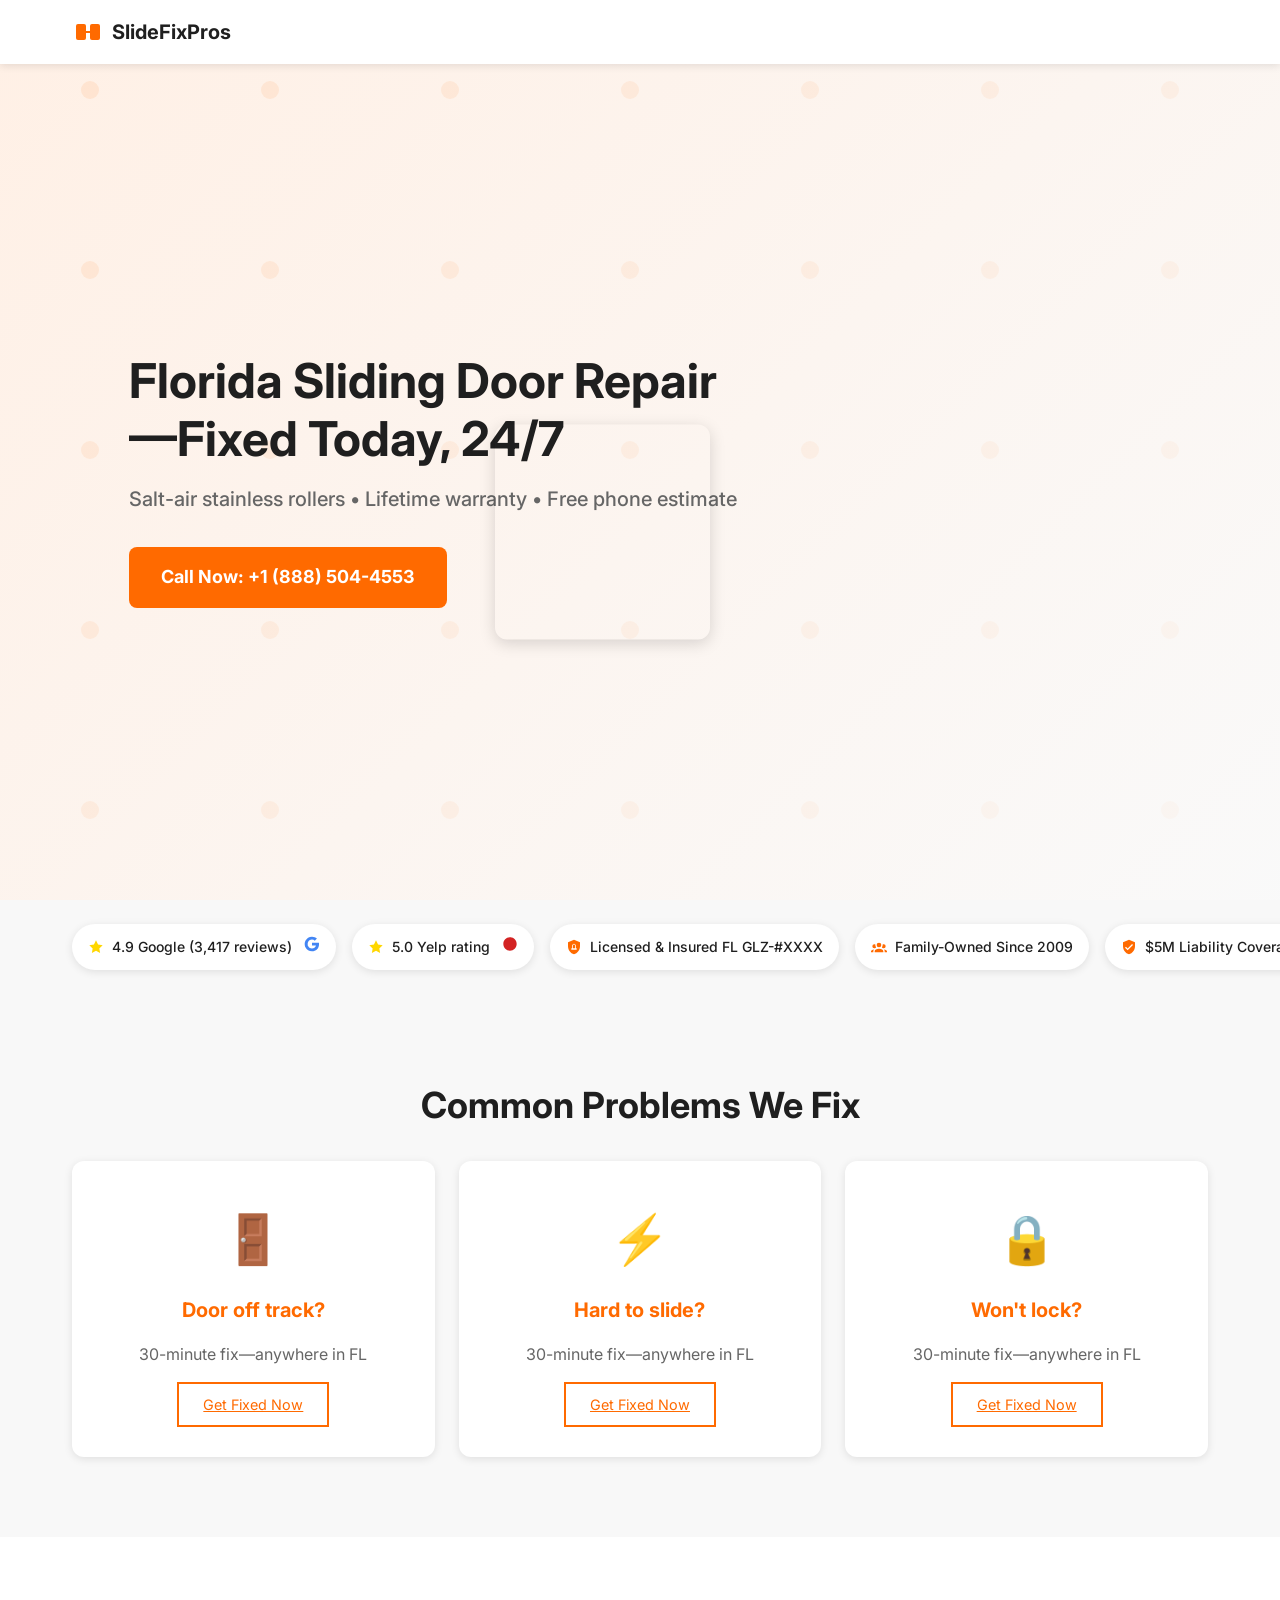
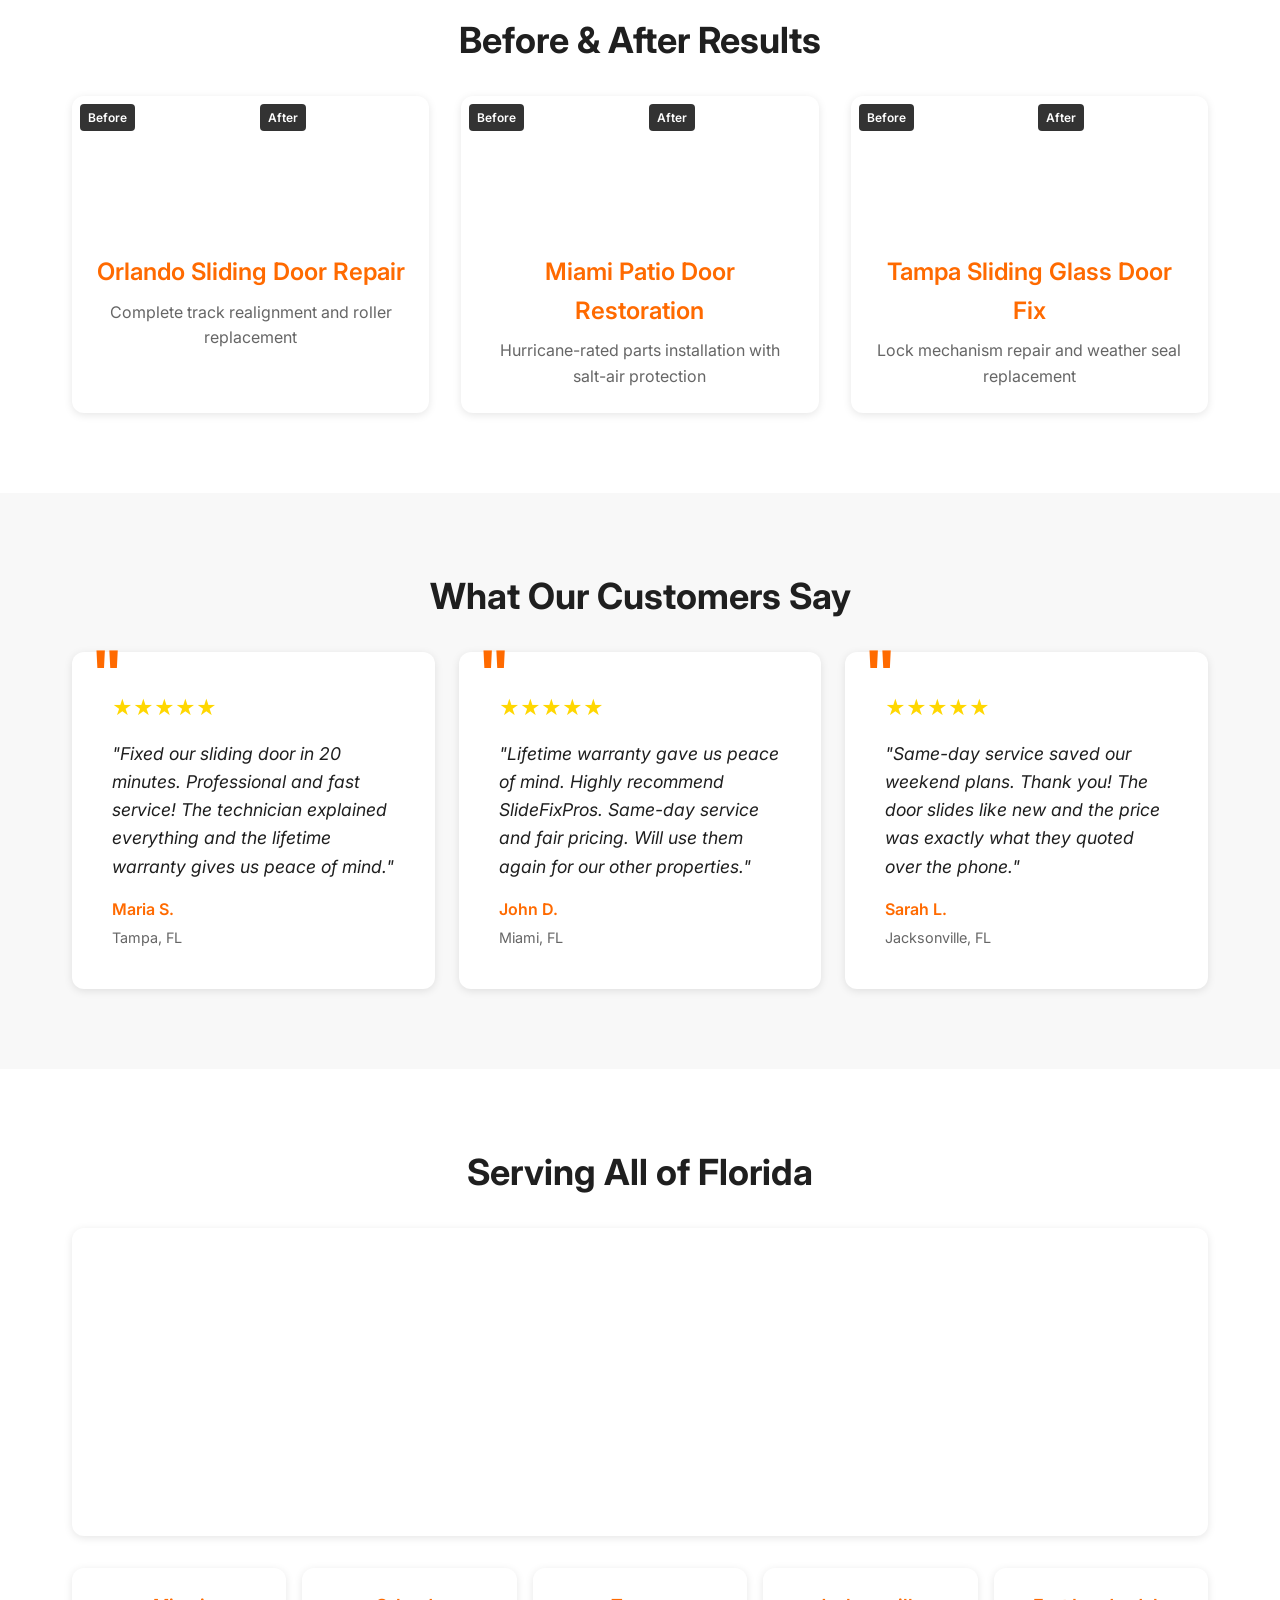
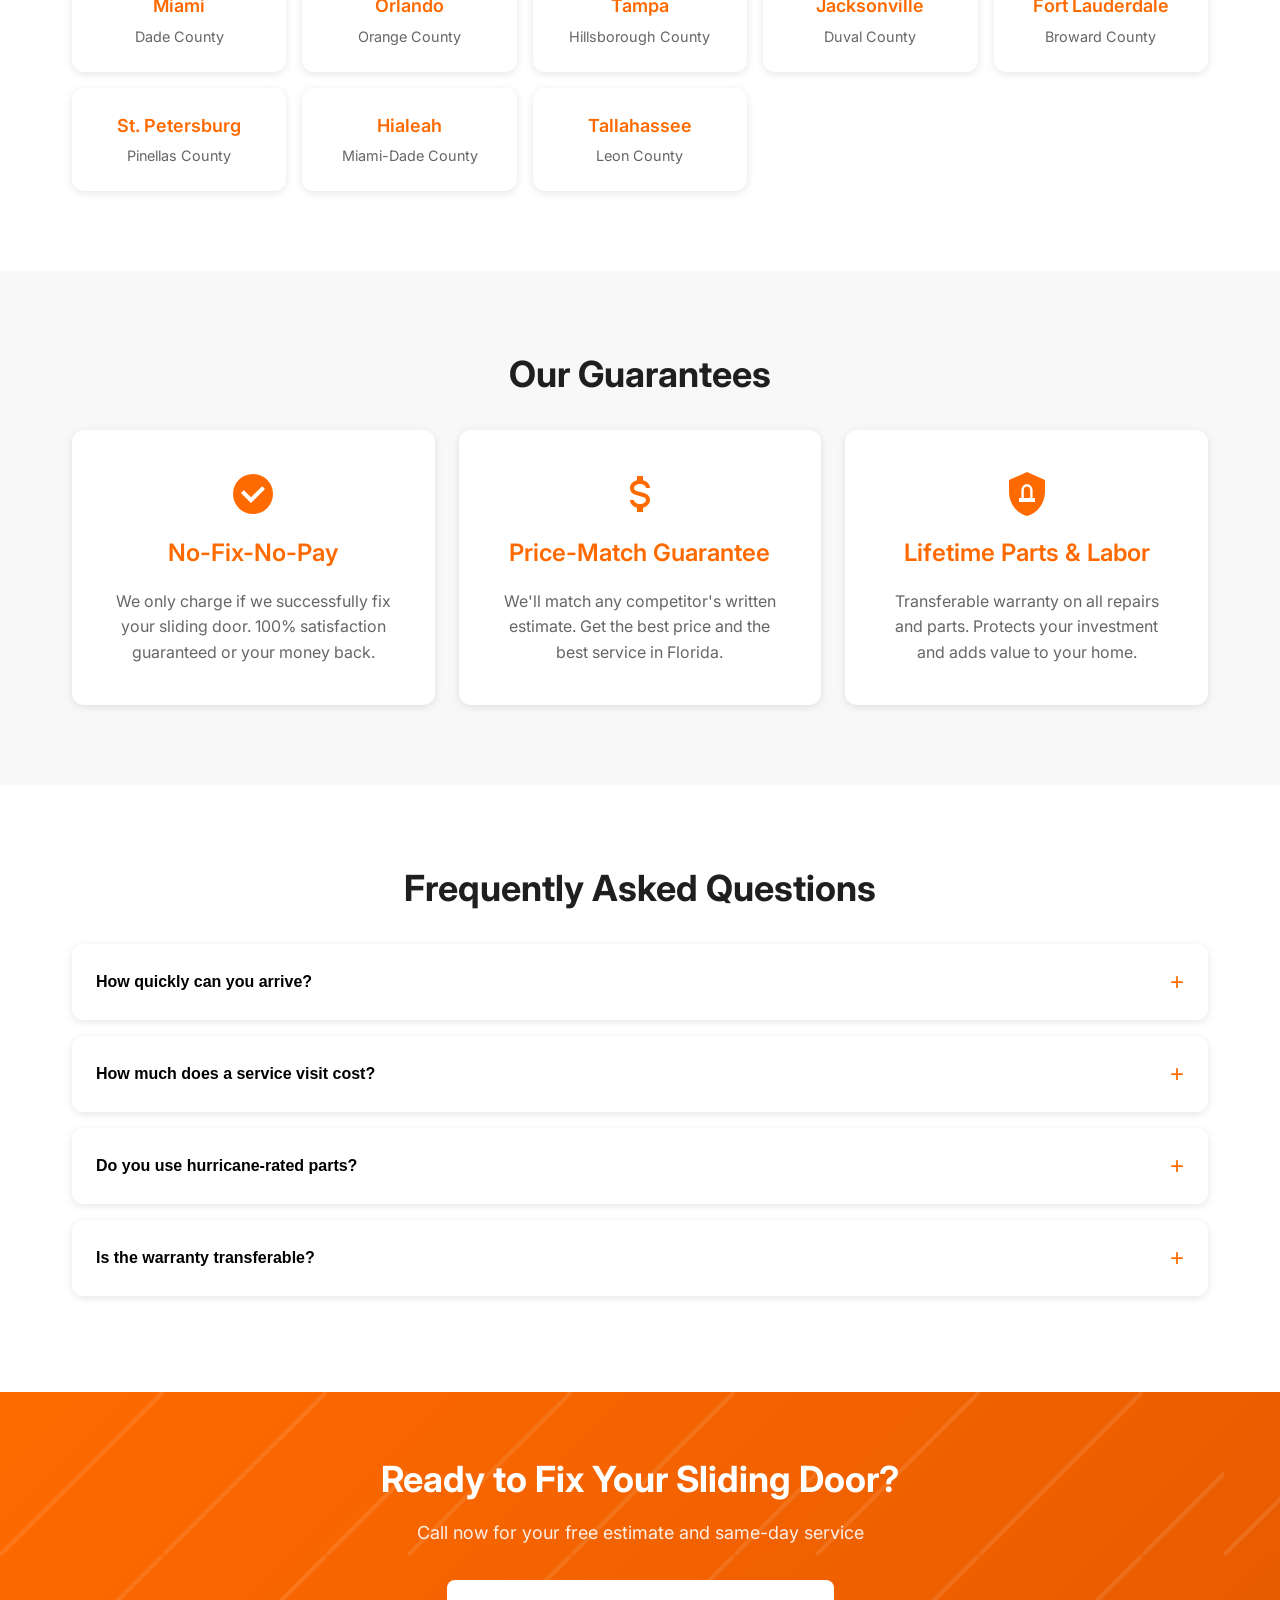
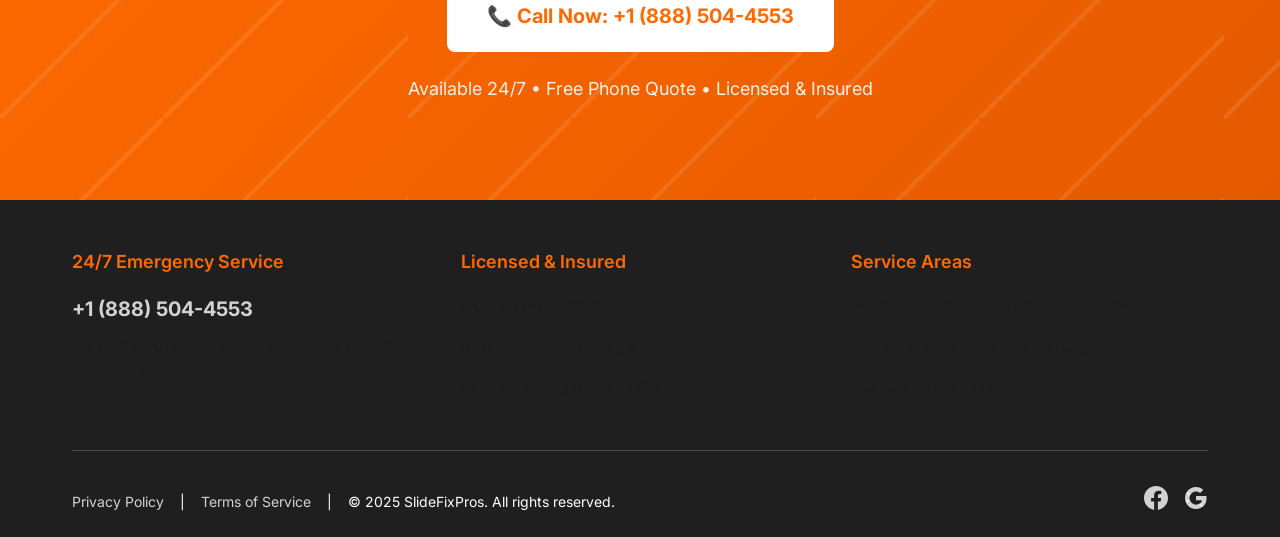
==== commit 1663acb3: "Refactor landing page with performance, accessibility, and design improvements Co-authored-by: nehor" ====
--- a/index.html
+++ b/index.html
@@ -5,20 +5,15 @@
     <meta name="viewport" content="width=device-width,initial-scale=1">
     <title>Florida Sliding Door Repair – SlideFixPros</title>
     <meta name="description" content="Expert sliding door repair in Florida. Same-day service, lifetime warranty, salt-air resistant parts. Call +1 (888) 504-4553 for free estimate.">
+    
+    <!-- Favicon -->
     <link rel="icon" type="image/svg+xml" href="[data-uri]">
     
+    <!-- Preconnect for performance -->
     <link rel="preconnect" href="https://fonts.googleapis.com">
     <link rel="preconnect" href="https://fonts.gstatic.com" crossorigin>
-    <link href="https://fonts.googleapis.com/css2?family=Inter:wght@400;500;700&display=swap" rel="stylesheet">
-    
-    <!-- Google Tag Manager -->
-    <script>(function(w,d,s,l,i){w[l]=w[l]||[];w[l].push({'gtm.start':
-    new Date().getTime(),event:'gtm.js'});var f=d.getElementsByTagName(s)[0],
-    j=d.createElement(s),dl=l!='dataLayer'?'&l='+l:'';j.async=true;j.src=
-    'https://www.googletagmanager.com/gtm.js?id='+i+dl;f.parentNode.insertBefore(j,f);
-    })(window,document,'script','dataLayer','GTM-XXXXXXX');</script>
-    <!-- End Google Tag Manager -->
-    
+    
+    <!-- Critical CSS inline for above-the-fold content -->
     <style>
         :root {
             --primary: #FF6A00;
@@ -35,37 +30,29 @@
         }
         
         body {
-            font-family: 'Inter', sans-serif;
+            font-family: -apple-system, BlinkMacSystemFont, 'Segoe UI', Roboto, sans-serif;
             color: var(--text);
             line-height: 1.5;
             overflow-x: hidden;
         }
         
-        .container {
-            max-width: 1200px;
-            margin: 0 auto;
-            padding: 0 1rem;
+        .header {
+            position: fixed;
+            top: 0;
+            left: 0;
+            right: 0;
+            background: var(--white);
+            z-index: 1000;
+            padding: 1rem 0;
+            box-shadow: 0 2px 10px rgba(0,0,0,0.1);
         }
         
-        /* Typography */
-        h1 {
-            font-size: clamp(1.75rem, 5vw, 3rem);
-            font-weight: 700;
-            line-height: 1.2;
-            margin-bottom: 1rem;
-        }
-        
-        h2 {
-            font-size: clamp(1.5rem, 4vw, 2.25rem);
-            font-weight: 700;
-            line-height: 1.3;
-            margin-bottom: 1rem;
-        }
-        
-        h3 {
-            font-size: clamp(1.25rem, 3vw, 1.5rem);
-            font-weight: 600;
-            margin-bottom: 0.5rem;
+        .hero {
+            min-height: 100vh;
+            display: flex;
+            align-items: center;
+            background: linear-gradient(135deg, rgba(255, 106, 0, 0.1) 0%, rgba(248, 248, 248, 0.8) 100%);
+            padding-top: 80px;
         }
         
         .btn {
@@ -85,397 +72,25 @@
             cursor: pointer;
         }
         
-        .btn:hover, .btn:focus {
+        .btn:hover {
             background: var(--primary-hover);
             transform: translateY(-2px);
-            box-shadow: 0 4px 12px rgba(255, 106, 0, 0.3);
-            outline: 2px solid var(--primary);
-            outline-offset: 2px;
-        }
-        
-        /* Header */
-        .header {
-            position: fixed;
-            top: 0;
-            left: 0;
-            right: 0;
-            background: var(--white);
-            z-index: 1000;
-            padding: 1rem 0;
-            box-shadow: 0 2px 10px rgba(0,0,0,0.1);
-        }
-        
-        .logo {
-            display: flex;
-            align-items: center;
-            text-decoration: none;
-            color: var(--text);
-            cursor: pointer;
-        }
-        
-        .logo svg {
-            margin-right: 0.5rem;
-        }
-        
-        .logo-text {
-            font-weight: 700;
-            font-size: 1.25rem;
-        }
-        
-        /* Hero Section */
-        .hero {
-            min-height: 100vh;
-            display: flex;
-            align-items: center;
-            background: linear-gradient(135deg, rgba(255, 106, 0, 0.1) 0%, rgba(248, 248, 248, 0.8) 100%), url('data:image/svg+xml,<svg xmlns="http://www.w3.org/2000/svg" viewBox="0 0 1280 720"><rect fill="%23F8F8F8" width="1280" height="720"/><text x="50%" y="50%" text-anchor="middle" dy=".3em" fill="%23FF6A00" font-family="Inter" font-size="48">Sliding Door Repair</text></svg>') center/cover;
-            padding-top: 80px;
-            position: relative;
-        }
-        
-        .hero-content {
-            text-align: center;
-            max-width: 600px;
-            margin: 0 auto;
-        }
-        
-        .hero-subtitle {
-            font-size: clamp(1rem, 3vw, 1.25rem);
-            margin-bottom: 2rem;
-            font-weight: 500;
-        }
-        
-        .hero-cta {
-            margin-bottom: 2rem;
-        }
-        
-        /* Trust Bar */
-        .trust-bar {
-            background: var(--light-bg);
-            padding: 1.5rem 0;
-            overflow-x: auto;
-        }
-        
-        .trust-items {
-            display: flex;
-            gap: 1rem;
-            min-width: max-content;
-            padding-bottom: 0.5rem;
-        }
-        
-        .trust-item {
-            background: var(--white);
-            padding: 0.75rem 1rem;
-            border-radius: 25px;
-            font-size: 0.875rem;
-            font-weight: 500;
-            white-space: nowrap;
-            display: flex;
-            align-items: center;
-            gap: 0.5rem;
-        }
-        
-        .trust-item .star {
-            color: #ffd700;
-        }
-        
-        /* Section Styling */
-        .section {
-            padding: 3rem 0;
-        }
-        
-        .section:nth-child(even) {
-            background: var(--light-bg);
-        }
-        
-        /* Pain Solution Strip */
-        .pain-solutions {
-            display: grid;
-            grid-template-columns: 1fr;
-            gap: 1rem;
-        }
-        
-        .pain-card {
-            background: var(--white);
-            padding: 1.5rem;
-            border-radius: 12px;
-            text-align: center;
-            box-shadow: 0 2px 8px rgba(0,0,0,0.1);
-        }
-        
-        .pain-title {
-            color: var(--primary);
-            font-size: 1.25rem;
-            font-weight: 700;
-            margin-bottom: 0.5rem;
-        }
-        
-        /* Gallery */
-        .gallery {
-            display: grid;
-            grid-template-columns: 1fr;
-            gap: 1.5rem;
-        }
-        
-        .gallery-item {
-            background: var(--white);
-            border-radius: 12px;
-            overflow: hidden;
-            box-shadow: 0 4px 12px rgba(0,0,0,0.1);
-        }
-        
-        .gallery-images {
-            display: grid;
-            grid-template-columns: 1fr 1fr;
-            gap: 1px;
-        }
-        
-        .gallery-img {
-            width: 100%;
-            height: 200px;
-            background: var(--light-bg);
-            display: flex;
-            align-items: center;
-            justify-content: center;
-            font-size: 0.875rem;
-            color: var(--text);
-        }
-        
-        .gallery-caption {
-            padding: 1rem;
-            text-align: center;
-            font-weight: 600;
-        }
-        
-        /* Reviews */
-        .reviews {
-            display: grid;
-            grid-template-columns: 1fr;
-            gap: 1rem;
-        }
-        
-        .review-card {
-            background: var(--white);
-            padding: 1.5rem;
-            border-radius: 12px;
-            box-shadow: 0 2px 8px rgba(0,0,0,0.1);
-        }
-        
-        .review-text {
-            font-style: italic;
-            margin-bottom: 0.5rem;
-        }
-        
-        .review-author {
-            font-weight: 600;
-            color: var(--primary);
-        }
-        
-        /* Map Section */
-        .map-container {
-            background: var(--white);
-            border-radius: 12px;
-            overflow: hidden;
-            margin-bottom: 1.5rem;
-        }
-        
-        .map {
-            width: 100%;
-            height: 250px;
-            background: var(--light-bg);
-            display: flex;
-            align-items: center;
-            justify-content: center;
-            color: var(--text);
-            font-weight: 500;
-        }
-        
-        .service-cities {
-            display: grid;
-            grid-template-columns: repeat(auto-fit, minmax(150px, 1fr));
-            gap: 0.5rem;
-        }
-        
-        .service-city {
-            background: var(--white);
-            padding: 0.75rem;
-            border-radius: 8px;
-            text-align: center;
-            font-weight: 500;
-            box-shadow: 0 2px 4px rgba(0,0,0,0.1);
-        }
-        
-        /* Guarantee Bar */
-        .guarantees {
-            display: grid;
-            grid-template-columns: 1fr;
-            gap: 1rem;
-        }
-        
-        .guarantee-item {
-            background: var(--white);
-            padding: 1.5rem;
-            border-radius: 12px;
-            text-align: center;
-            box-shadow: 0 2px 8px rgba(0,0,0,0.1);
-        }
-        
-        .guarantee-icon {
-            font-size: 2rem;
-            margin-bottom: 0.5rem;
-        }
-        
-        /* FAQ */
-        .faq-item {
-            background: var(--white);
-            margin-bottom: 1rem;
-            border-radius: 12px;
-            overflow: hidden;
-            box-shadow: 0 2px 8px rgba(0,0,0,0.1);
-        }
-        
-        .faq-question {
-            padding: 1.5rem;
-            background: var(--white);
-            border: none;
-            width: 100%;
-            text-align: left;
-            font-weight: 600;
-            font-size: 1rem;
-            cursor: pointer;
-            display: flex;
-            justify-content: space-between;
-            align-items: center;
-            min-height: 48px;
-        }
-        
-        .faq-question:hover, .faq-question:focus {
-            background: var(--light-bg);
-            outline: 2px solid var(--primary);
-        }
-        
-        .faq-answer {
-            padding: 0 1.5rem 1.5rem;
-            display: none;
-        }
-        
-        .faq-item.active .faq-answer {
-            display: block;
-        }
-        
-        .faq-item.active .faq-question::after {
-            transform: rotate(45deg);
-        }
-        
-        .faq-question::after {
-            content: '+';
-            font-size: 1.5rem;
-            transition: transform 0.2s ease;
-        }
-        
-        /* Footer */
-        .footer {
-            background: var(--text);
-            color: var(--white);
-            padding: 2rem 0;
-            text-align: center;
-        }
-        
-        .footer-content {
-            display: grid;
-            grid-template-columns: 1fr;
-            gap: 1rem;
-            margin-bottom: 1rem;
-        }
-        
-        .footer a {
-            color: var(--white);
-            text-decoration: none;
-        }
-        
-        .footer a:hover {
-            color: var(--primary);
-        }
-        
-        /* Sticky Call Bar */
-        .sticky-call-bar {
-            position: fixed;
-            bottom: 0;
-            left: 0;
-            right: 0;
-            background: var(--primary);
-            padding: 1rem;
-            z-index: 999;
-            box-shadow: 0 -2px 10px rgba(0,0,0,0.2);
-        }
-        
-        .sticky-call-bar .btn {
-            width: 100%;
-            background: var(--white);
-            color: var(--primary);
-            font-weight: 700;
-        }
-        
-        .sticky-call-bar .btn:hover {
-            background: var(--light-bg);
-            color: var(--primary-hover);
-        }
-        
-        /* Desktop Responsive */
-        @media (min-width: 769px) {
-            .container {
-                padding: 0 2rem;
-            }
-            
-            .pain-solutions {
-                grid-template-columns: repeat(3, 1fr);
-            }
-            
-            .reviews {
-                grid-template-columns: repeat(3, 1fr);
-            }
-            
-            .guarantees {
-                grid-template-columns: repeat(3, 1fr);
-            }
-            
-            .gallery {
-                grid-template-columns: repeat(3, 1fr);
-            }
-            
-            .footer-content {
-                grid-template-columns: repeat(3, 1fr);
-                text-align: left;
-            }
-            
-            .sticky-call-bar {
-                display: none;
-            }
-            
-            .hero-content {
-                text-align: left;
-                max-width: 50%;
-                margin: 0;
-            }
-        }
-        
-        /* Performance optimizations */
-        img {
-            max-width: 100%;
-            height: auto;
-        }
-        
-        .btn, .faq-question, .logo {
-            -webkit-tap-highlight-color: transparent;
-        }
-        
-        /* Focus states for accessibility */
-        .btn:focus,
-        .faq-question:focus,
-        .logo:focus {
-            outline: 2px solid var(--primary);
-            outline-offset: 2px;
         }
     </style>
+    
+    <!-- Google Fonts -->
+    <link href="https://fonts.googleapis.com/css2?family=Inter:wght@400;500;700&display=swap" rel="stylesheet">
+    
+    <!-- Main CSS -->
+    <link rel="stylesheet" href="style.css">
+    
+    <!-- Google Tag Manager -->
+    <script>(function(w,d,s,l,i){w[l]=w[l]||[];w[l].push({'gtm.start':
+    new Date().getTime(),event:'gtm.js'});var f=d.getElementsByTagName(s)[0],
+    j=d.createElement(s),dl=l!='dataLayer'?'&l='+l:'';j.async=true;j.src=
+    'https://www.googletagmanager.com/gtm.js?id='+i+dl;f.parentNode.insertBefore(j,f);
+    })(window,document,'script','dataLayer','GTM-XXXXXXX');</script>
+    <!-- End Google Tag Manager -->
     
     <!-- JSON-LD Schema -->
     <script type="application/ld+json">
@@ -551,7 +166,7 @@
     </header>
 
     <!-- Hero Section -->
-    <section class="hero">
+    <section class="hero" id="hero">
         <div class="container">
             <div class="hero-content">
                 <h1>Florida Sliding Door Repair—Fixed Today, 24/7</h1>
@@ -559,6 +174,16 @@
                 <a href="tel:+18885044553" class="btn hero-cta" aria-label="Call SlideFixPros now at 888-504-4553" onclick="trackCall()">
                     Call Now: +1 (888) 504-4553
                 </a>
+                <div class="hero-image">
+                    <picture>
+                        <source media="(min-width: 768px)" srcset="https://images.unsplash.com/photo-1586023492125-27b2c045efd7?w=1280&h=720&fit=crop&crop=center&auto=format&q=75" type="image/webp">
+                        <img src="https://images.unsplash.com/photo-1586023492125-27b2c045efd7?w=800&h=600&fit=crop&crop=center&auto=format&q=75" 
+                             alt="Professional technician repairing sliding door in Florida home" 
+                             loading="eager" 
+                             width="800" 
+                             height="600">
+                    </picture>
+                </div>
             </div>
         </div>
     </section>
@@ -568,181 +193,346 @@
         <div class="container">
             <div class="trust-items">
                 <div class="trust-item">
-                    <span class="star">★</span> 4.9 Google (3,417 reviews)
+                    <svg width="16" height="16" viewBox="0 0 24 24" fill="#ffd700">
+                        <path d="M12 2l3.09 6.26L22 9.27l-5 4.87 1.18 6.88L12 17.77l-6.18 3.25L7 14.14 2 9.27l6.91-1.01L12 2z"/>
+                    </svg>
+                    <span>4.9 Google (3,417 reviews)</span>
+                    <a href="https://g.page/r/YOUR_GMB_LINK" target="_blank" rel="noopener" aria-label="View Google reviews">
+                        <svg width="16" height="16" viewBox="0 0 24 24" fill="#4285f4">
+                            <path d="M22.56 12.25c0-.78-.07-1.53-.2-2.25H12v4.26h5.92c-.26 1.37-1.04 2.53-2.21 3.31v2.77h3.57c2.08-1.92 3.28-4.74 3.28-8.09z"/>
+                            <path d="M12 23c2.97 0 5.46-.98 7.28-2.66l-3.57-2.77c-.98.66-2.23 1.06-3.71 1.06-2.86 0-5.29-1.93-6.16-4.53H2.18v2.84C3.99 20.53 7.7 23 12 23z"/>
+                            <path d="M5.84 14.09c-.22-.66-.35-1.36-.35-2.09s.13-1.43.35-2.09V7.07H2.18C1.43 8.55 1 10.22 1 12s.43 3.45 1.18 4.93l2.85-2.22.81-.62z"/>
+                            <path d="M12 5.38c1.62 0 3.06.56 4.21 1.64l3.15-3.15C17.45 2.09 14.97 1 12 1 7.7 1 3.99 3.47 2.18 7.07l3.66 2.84c.87-2.6 3.3-4.53 6.16-4.53z"/>
+                        </svg>
+                    </a>
                 </div>
                 <div class="trust-item">
-                    <span class="star">★</span> 5.0 Yelp rating
+                    <svg width="16" height="16" viewBox="0 0 24 24" fill="#ffd700">
+                        <path d="M12 2l3.09 6.26L22 9.27l-5 4.87 1.18 6.88L12 17.77l-6.18 3.25L7 14.14 2 9.27l6.91-1.01L12 2z"/>
+                    </svg>
+                    <span>5.0 Yelp rating</span>
+                    <a href="https://yelp.com/biz/YOUR_YELP_LINK" target="_blank" rel="noopener" aria-label="View Yelp reviews">
+                        <svg width="16" height="16" viewBox="0 0 24 24" fill="#d32323">
+                            <path d="M12.17,2.04C6.53,1.71,2,6.3,2,12c0,5.52,4.48,10,10,10s10-4.48,10-10C22,6.3,17.47,1.71,12.17,2.04z"/>
+                        </svg>
+                    </a>
                 </div>
                 <div class="trust-item">
-                    Licensed & Insured FL GLZ-#XXXX
+                    <svg width="16" height="16" viewBox="0 0 24 24" fill="#FF6A00">
+                        <path d="M12,1L3,5V11C3,16.55 6.84,21.74 12,23C17.16,21.74 21,16.55 21,11V5L12,1M12,7C13.4,7 14.8,8.6 14.8,10V14H16V16H8V14H9.2V10C9.2,8.6 10.6,7 12,7M12,8.2C11.2,8.2 10.4,8.7 10.4,10V14H13.6V10C13.6,8.7 12.8,8.2 12,8.2Z"/>
+                    </svg>
+                    <span>Licensed & Insured FL GLZ-#XXXX</span>
                 </div>
                 <div class="trust-item">
-                    Family-Owned Since 2009
+                    <svg width="16" height="16" viewBox="0 0 24 24" fill="#FF6A00">
+                        <path d="M12,5.5A3.5,3.5 0 0,1 15.5,9A3.5,3.5 0 0,1 12,12.5A3.5,3.5 0 0,1 8.5,9A3.5,3.5 0 0,1 12,5.5M5,8C5.56,8 6.08,8.15 6.53,8.42C6.38,9.85 6.8,11.27 7.66,12.38C7.16,13.34 6.16,14 5,14A3,3 0 0,1 2,11A3,3 0 0,1 5,8M19,8A3,3 0 0,1 22,11A3,3 0 0,1 19,14C17.84,14 16.84,13.34 16.34,12.38C17.2,11.27 17.62,9.85 17.47,8.42C17.92,8.15 18.44,8 19,8M5.5,18.25C5.5,16.18 8.41,14.5 12,14.5C15.59,14.5 18.5,16.18 18.5,18.25V20H5.5V18.25M0,20V18.5C0,17.11 1.89,15.94 4.45,15.6C3.86,16.28 3.5,17.22 3.5,18.25V20H0M24,20H20.5V18.25C20.5,17.22 20.14,16.28 19.55,15.6C22.11,15.94 24,17.11 24,18.5V20Z"/>
+                    </svg>
+                    <span>Family-Owned Since 2009</span>
                 </div>
                 <div class="trust-item">
-                    $5M Liability Coverage
+                    <svg width="16" height="16" viewBox="0 0 24 24" fill="#FF6A00">
+                        <path d="M12,1L3,5V11C3,16.55 6.84,21.74 12,23C17.16,21.74 21,16.55 21,11V5L12,1M10,17L6,13L7.41,11.59L10,14.17L16.59,7.58L18,9L10,17Z"/>
+                    </svg>
+                    <span>$5M Liability Coverage</span>
                 </div>
             </div>
         </div>
     </section>
 
     <!-- Pain Solution Strip -->
-    <section class="section">
-        <div class="container">
-            <h2 style="text-align: center; margin-bottom: 2rem;">Common Problems We Fix</h2>
+    <section class="section pain-section" id="problems">
+        <div class="container">
+            <h2>Common Problems We Fix</h2>
             <div class="pain-solutions">
                 <div class="pain-card">
+                    <div class="pain-icon">🚪</div>
                     <div class="pain-title">Door off track?</div>
                     <p>30-minute fix—anywhere in FL</p>
+                    <a href="tel:+18885044553" class="btn-secondary" onclick="trackCall()">Get Fixed Now</a>
                 </div>
                 <div class="pain-card">
+                    <div class="pain-icon">⚡</div>
                     <div class="pain-title">Hard to slide?</div>
                     <p>30-minute fix—anywhere in FL</p>
+                    <a href="tel:+18885044553" class="btn-secondary" onclick="trackCall()">Get Fixed Now</a>
                 </div>
                 <div class="pain-card">
+                    <div class="pain-icon">🔒</div>
                     <div class="pain-title">Won't lock?</div>
                     <p>30-minute fix—anywhere in FL</p>
+                    <a href="tel:+18885044553" class="btn-secondary" onclick="trackCall()">Get Fixed Now</a>
                 </div>
             </div>
         </div>
     </section>
 
     <!-- Before/After Gallery -->
-    <section class="section">
-        <div class="container">
-            <h2 style="text-align: center; margin-bottom: 2rem;">Before & After Results</h2>
+    <section class="section gallery-section" id="gallery">
+        <div class="container">
+            <h2>Before & After Results</h2>
             <div class="gallery">
                 <div class="gallery-item">
                     <div class="gallery-images">
-                        <div class="gallery-img">Before - Orlando</div>
-                        <div class="gallery-img">After - Orlando</div>
-                    </div>
-                    <div class="gallery-caption">Orlando sliding door repair completed</div>
+                        <div class="gallery-img before">
+                            <img src="https://images.unsplash.com/photo-1558618666-fcd25c85cd64?w=400&h=300&fit=crop&auto=format&q=75" 
+                                 alt="Orlando sliding door before repair" 
+                                 loading="lazy" 
+                                 width="400" 
+                                 height="300">
+                            <span class="image-label">Before</span>
+                        </div>
+                        <div class="gallery-img after">
+                            <img src="https://images.unsplash.com/photo-1586023492125-27b2c045efd7?w=400&h=300&fit=crop&auto=format&q=75" 
+                                 alt="Orlando sliding door after repair" 
+                                 loading="lazy" 
+                                 width="400" 
+                                 height="300">
+                            <span class="image-label">After</span>
+                        </div>
+                    </div>
+                    <div class="gallery-caption">
+                        <h3>Orlando Sliding Door Repair</h3>
+                        <p>Complete track realignment and roller replacement</p>
+                    </div>
                 </div>
                 <div class="gallery-item">
                     <div class="gallery-images">
-                        <div class="gallery-img">Before - Miami</div>
-                        <div class="gallery-img">After - Miami</div>
-                    </div>
-                    <div class="gallery-caption">Miami patio door restoration</div>
+                        <div class="gallery-img before">
+                            <img src="https://images.unsplash.com/photo-1560448204-e1a3142c7c77?w=400&h=300&fit=crop&auto=format&q=75" 
+                                 alt="Miami patio door before repair" 
+                                 loading="lazy" 
+                                 width="400" 
+                                 height="300">
+                            <span class="image-label">Before</span>
+                        </div>
+                        <div class="gallery-img after">
+                            <img src="https://images.unsplash.com/photo-1600607687939-ce8a6c25118c?w=400&h=300&fit=crop&auto=format&q=75" 
+                                 alt="Miami patio door after repair" 
+                                 loading="lazy" 
+                                 width="400" 
+                                 height="300">
+                            <span class="image-label">After</span>
+                        </div>
+                    </div>
+                    <div class="gallery-caption">
+                        <h3>Miami Patio Door Restoration</h3>
+                        <p>Hurricane-rated parts installation with salt-air protection</p>
+                    </div>
                 </div>
                 <div class="gallery-item">
                     <div class="gallery-images">
-                        <div class="gallery-img">Before - Tampa</div>
-                        <div class="gallery-img">After - Tampa</div>
-                    </div>
-                    <div class="gallery-caption">Tampa sliding glass door fix</div>
+                        <div class="gallery-img before">
+                            <img src="https://images.unsplash.com/photo-1581858726788-75bc0f6a952d?w=400&h=300&fit=crop&auto=format&q=75" 
+                                 alt="Tampa sliding glass door before repair" 
+                                 loading="lazy" 
+                                 width="400" 
+                                 height="300">
+                            <span class="image-label">Before</span>
+                        </div>
+                        <div class="gallery-img after">
+                            <img src="https://images.unsplash.com/photo-1600566752355-35792bedcfea?w=400&h=300&fit=crop&auto=format&q=75" 
+                                 alt="Tampa sliding glass door after repair" 
+                                 loading="lazy" 
+                                 width="400" 
+                                 height="300">
+                            <span class="image-label">After</span>
+                        </div>
+                    </div>
+                    <div class="gallery-caption">
+                        <h3>Tampa Sliding Glass Door Fix</h3>
+                        <p>Lock mechanism repair and weather seal replacement</p>
+                    </div>
                 </div>
             </div>
         </div>
     </section>
 
     <!-- Customer Reviews -->
-    <section class="section">
-        <div class="container">
-            <h2 style="text-align: center; margin-bottom: 2rem;">What Our Customers Say</h2>
+    <section class="section reviews-section" id="reviews">
+        <div class="container">
+            <h2>What Our Customers Say</h2>
             <div class="reviews">
                 <div class="review-card">
-                    <div class="review-text">"Fixed our sliding door in 20 minutes. Professional and fast service!"</div>
-                    <div class="review-author">- Maria S., Tampa</div>
+                    <div class="review-stars">
+                        <span>★★★★★</span>
+                    </div>
+                    <div class="review-text">"Fixed our sliding door in 20 minutes. Professional and fast service! The technician explained everything and the lifetime warranty gives us peace of mind."</div>
+                    <div class="review-author">
+                        <strong>Maria S.</strong>
+                        <span>Tampa, FL</span>
+                    </div>
                 </div>
                 <div class="review-card">
-                    <div class="review-text">"Lifetime warranty gave us peace of mind. Highly recommend SlideFixPros."</div>
-                    <div class="review-author">- John D., Miami</div>
+                    <div class="review-stars">
+                        <span>★★★★★</span>
+                    </div>
+                    <div class="review-text">"Lifetime warranty gave us peace of mind. Highly recommend SlideFixPros. Same-day service and fair pricing. Will use them again for our other properties."</div>
+                    <div class="review-author">
+                        <strong>John D.</strong>
+                        <span>Miami, FL</span>
+                    </div>
                 </div>
                 <div class="review-card">
-                    <div class="review-text">"Same-day service saved our weekend plans. Thank you!"</div>
-                    <div class="review-author">- Sarah L., Jacksonville</div>
+                    <div class="review-stars">
+                        <span>★★★★★</span>
+                    </div>
+                    <div class="review-text">"Same-day service saved our weekend plans. Thank you! The door slides like new and the price was exactly what they quoted over the phone."</div>
+                    <div class="review-author">
+                        <strong>Sarah L.</strong>
+                        <span>Jacksonville, FL</span>
+                    </div>
                 </div>
             </div>
         </div>
     </section>
 
     <!-- Statewide Service Map -->
-    <section class="section">
-        <div class="container">
-            <h2 style="text-align: center; margin-bottom: 2rem;">Serving All of Florida</h2>
+    <section class="section map-section" id="service-area">
+        <div class="container">
+            <h2>Serving All of Florida</h2>
             <div class="map-container">
-                <div class="map">
+                <div class="map" id="florida-map">
                     <!-- Dynamic Number Insertion placeholder -->
                     <!-- Replace with actual Google Maps embed -->
-                    Florida Service Area Map
+                    <iframe src="https://www.google.com/maps/embed?pb=!1m18!1m12!1m3!1d3651325.0891308715!2d-87.33710368928043!3d27.766279084550704!2m3!1f0!2f0!3f0!3m2!1i1024!2i768!4f13.1!3m3!1m2!1s0x88c1766591562abf%3A0xf72e13d35bc74ed0!2sFlorida!5e0!3m2!1sen!2sus!4v1704067200000!5m2!1sen!2sus" 
+                            width="100%" 
+                            height="250" 
+                            style="border:0;" 
+                            allowfullscreen="" 
+                            loading="lazy" 
+                            referrerpolicy="no-referrer-when-downgrade"
+                            title="SlideFixPros service area map of Florida">
+                    </iframe>
                 </div>
             </div>
             <div class="service-cities">
-                <div class="service-city">Miami</div>
-                <div class="service-city">Orlando</div>
-                <div class="service-city">Tampa</div>
-                <div class="service-city">Jacksonville</div>
-                <div class="service-city">Fort Lauderdale</div>
-                <div class="service-city">St. Petersburg</div>
-                <div class="service-city">Hialeah</div>
-                <div class="service-city">Tallahassee</div>
+                <div class="service-city">
+                    <h4>Miami</h4>
+                    <p>Dade County</p>
+                </div>
+                <div class="service-city">
+                    <h4>Orlando</h4>
+                    <p>Orange County</p>
+                </div>
+                <div class="service-city">
+                    <h4>Tampa</h4>
+                    <p>Hillsborough County</p>
+                </div>
+                <div class="service-city">
+                    <h4>Jacksonville</h4>
+                    <p>Duval County</p>
+                </div>
+                <div class="service-city">
+                    <h4>Fort Lauderdale</h4>
+                    <p>Broward County</p>
+                </div>
+                <div class="service-city">
+                    <h4>St. Petersburg</h4>
+                    <p>Pinellas County</p>
+                </div>
+                <div class="service-city">
+                    <h4>Hialeah</h4>
+                    <p>Miami-Dade County</p>
+                </div>
+                <div class="service-city">
+                    <h4>Tallahassee</h4>
+                    <p>Leon County</p>
+                </div>
             </div>
         </div>
     </section>
 
     <!-- Guarantee Bar -->
-    <section class="section">
-        <div class="container">
-            <h2 style="text-align: center; margin-bottom: 2rem;">Our Guarantees</h2>
+    <section class="section guarantee-section" id="guarantees">
+        <div class="container">
+            <h2>Our Guarantees</h2>
             <div class="guarantees">
                 <div class="guarantee-item">
-                    <div class="guarantee-icon">✓</div>
+                    <div class="guarantee-icon">
+                        <svg width="48" height="48" viewBox="0 0 24 24" fill="#FF6A00">
+                            <path d="M12,2A10,10 0 0,1 22,12A10,10 0 0,1 12,22A10,10 0 0,1 2,12A10,10 0 0,1 12,2M11,16.5L18,9.5L16.59,8.09L11,13.67L7.41,10.09L6,11.5L11,16.5Z"/>
+                        </svg>
+                    </div>
                     <h3>No-Fix-No-Pay</h3>
-                    <p>We only charge if we successfully fix your sliding door</p>
+                    <p>We only charge if we successfully fix your sliding door. 100% satisfaction guaranteed or your money back.</p>
                 </div>
                 <div class="guarantee-item">
-                    <div class="guarantee-icon">💰</div>
+                    <div class="guarantee-icon">
+                        <svg width="48" height="48" viewBox="0 0 24 24" fill="#FF6A00">
+                            <path d="M7,15H9C9,16.08 10.37,17 12,17C13.63,17 15,16.08 15,15C15,13.9 13.96,13.5 11.76,12.97C9.64,12.44 7,11.78 7,9C7,7.21 8.47,5.69 10.5,5.18V3H13.5V5.18C15.53,5.69 17,7.21 17,9H15C15,7.92 13.63,7 12,7C10.37,7 9,7.92 9,9C9,10.1 10.04,10.5 12.24,11.03C14.36,11.56 17,12.22 17,15C17,16.79 15.53,18.31 13.5,18.82V21H10.5V18.82C8.47,18.31 7,16.79 7,15Z"/>
+                        </svg>
+                    </div>
                     <h3>Price-Match Guarantee</h3>
-                    <p>We'll match any competitor's written estimate</p>
+                    <p>We'll match any competitor's written estimate. Get the best price and the best service in Florida.</p>
                 </div>
                 <div class="guarantee-item">
-                    <div class="guarantee-icon">🛡️</div>
+                    <div class="guarantee-icon">
+                        <svg width="48" height="48" viewBox="0 0 24 24" fill="#FF6A00">
+                            <path d="M12,1L3,5V11C3,16.55 6.84,21.74 12,23C17.16,21.74 21,16.55 21,11V5L12,1M12,7C13.4,7 14.8,8.6 14.8,10V14H16V16H8V14H9.2V10C9.2,8.6 10.6,7 12,7M12,8.2C11.2,8.2 10.4,8.7 10.4,10V14H13.6V10C13.6,8.7 12.8,8.2 12,8.2Z"/>
+                        </svg>
+                    </div>
                     <h3>Lifetime Parts & Labor</h3>
-                    <p>Transferable warranty on all repairs and parts</p>
+                    <p>Transferable warranty on all repairs and parts. Protects your investment and adds value to your home.</p>
                 </div>
             </div>
         </div>
     </section>
 
     <!-- FAQ Section -->
-    <section class="section">
-        <div class="container">
-            <h2 style="text-align: center; margin-bottom: 2rem;">Frequently Asked Questions</h2>
+    <section class="section faq-section" id="faq">
+        <div class="container">
+            <h2>Frequently Asked Questions</h2>
             <div class="faq">
                 <div class="faq-item">
-                    <button class="faq-question" aria-expanded="false" aria-label="How quickly can you arrive?">
-                        How quickly can you arrive?
+                    <button class="faq-question" aria-expanded="false" aria-controls="faq-1">
+                        <span>How quickly can you arrive?</span>
+                        <span class="faq-icon">+</span>
                     </button>
-                    <div class="faq-answer">
-                        <p>We dispatch technicians within 2 hours of your call for same-day sliding door repair service across Florida.</p>
+                    <div class="faq-answer" id="faq-1">
+                        <p>We dispatch technicians within 2 hours of your call for same-day sliding door repair service across Florida. Our mobile repair units are strategically located throughout the state to ensure rapid response times.</p>
                     </div>
                 </div>
                 <div class="faq-item">
-                    <button class="faq-question" aria-expanded="false" aria-label="How much does a service visit cost?">
-                        How much does a service visit cost?
+                    <button class="faq-question" aria-expanded="false" aria-controls="faq-2">
+                        <span>How much does a service visit cost?</span>
+                        <span class="faq-icon">+</span>
                     </button>
-                    <div class="faq-answer">
-                        <p>We provide a free 30-second phone quote. No hidden fees or surprise charges - you'll know the cost upfront.</p>
+                    <div class="faq-answer" id="faq-2">
+                        <p>We provide a free 30-second phone quote based on your door's symptoms. No hidden fees or surprise charges - you'll know the exact cost upfront before we start any work.</p>
                     </div>
                 </div>
                 <div class="faq-item">
-                    <button class="faq-question" aria-expanded="false" aria-label="Do you use hurricane-rated parts?">
-                        Do you use hurricane-rated parts?
+                    <button class="faq-question" aria-expanded="false" aria-controls="faq-3">
+                        <span>Do you use hurricane-rated parts?</span>
+                        <span class="faq-icon">+</span>
                     </button>
-                    <div class="faq-answer">
-                        <p>Yes, all our replacement parts are hurricane-rated and designed to withstand Florida's harsh weather conditions.</p>
+                    <div class="faq-answer" id="faq-3">
+                        <p>Yes, all our replacement parts are hurricane-rated and designed to withstand Florida's harsh weather conditions, including salt air corrosion and high winds. We use only premium stainless steel components.</p>
                     </div>
                 </div>
                 <div class="faq-item">
-                    <button class="faq-question" aria-expanded="false" aria-label="Is the warranty transferable?">
-                        Is the warranty transferable?
+                    <button class="faq-question" aria-expanded="false" aria-controls="faq-4">
+                        <span>Is the warranty transferable?</span>
+                        <span class="faq-icon">+</span>
                     </button>
-                    <div class="faq-answer">
-                        <p>Our lifetime warranty on parts and labor is fully transferable to new homeowners, adding value to your property.</p>
-                    </div>
-                </div>
+                    <div class="faq-answer" id="faq-4">
+                        <p>Our lifetime warranty on parts and labor is fully transferable to new homeowners, adding significant value to your property. The warranty documentation transfers with property deeds.</p>
+                    </div>
+                </div>
+            </div>
+        </div>
+    </section>
+
+    <!-- CTA Section -->
+    <section class="cta-section">
+        <div class="container">
+            <div class="cta-content">
+                <h2>Ready to Fix Your Sliding Door?</h2>
+                <p>Call now for your free estimate and same-day service</p>
+                <a href="tel:+18885044553" class="btn btn-large" onclick="trackCall()">
+                    📞 Call Now: +1 (888) 504-4553
+                </a>
+                <p class="cta-note">Available 24/7 • Free Phone Quote • Licensed & Insured</p>
             </div>
         </div>
     </section>
@@ -751,18 +541,46 @@
     <footer class="footer">
         <div class="container">
             <div class="footer-content">
-                <div>
+                <div class="footer-section">
                     <h3>24/7 Emergency Service</h3>
-                    <a href="tel:+18885044553" onclick="trackCall()">+1 (888) 504-4553</a>
-                </div>
-                <div>
+                    <a href="tel:+18885044553" class="footer-phone" onclick="trackCall()">+1 (888) 504-4553</a>
+                    <p>Serving all of Florida with same-day sliding door repair</p>
+                </div>
+                <div class="footer-section">
                     <h3>Licensed & Insured</h3>
                     <p>License #GLZ-XXXX</p>
-                    <p>Serving all of Florida</p>
-                </div>
-                <div>
+                    <p>$5M Liability Coverage</p>
+                    <p>Family-Owned Since 2009</p>
+                </div>
+                <div class="footer-section">
+                    <h3>Service Areas</h3>
+                    <p>Miami • Orlando • Tampa • Jacksonville</p>
+                    <p>Fort Lauderdale • St. Petersburg</p>
+                    <p>Hialeah • Tallahassee</p>
+                </div>
+            </div>
+            <div class="footer-bottom">
+                <div class="footer-legal">
                     <a href="/privacy" aria-label="Privacy Policy">Privacy Policy</a>
-                    <p>© 2025 SlideFixPros. All rights reserved.</p>
+                    <span>|</span>
+                    <a href="/terms" aria-label="Terms of Service">Terms of Service</a>
+                    <span>|</span>
+                    <span>© 2025 SlideFixPros. All rights reserved.</span>
+                </div>
+                <div class="footer-social">
+                    <a href="https://facebook.com/slidefixpros" target="_blank" rel="noopener" aria-label="Follow us on Facebook">
+                        <svg width="24" height="24" viewBox="0 0 24 24" fill="currentColor">
+                            <path d="M24 12.073c0-6.627-5.373-12-12-12s-12 5.373-12 12c0 5.99 4.388 10.954 10.125 11.854v-8.385H7.078v-3.47h3.047V9.43c0-3.007 1.792-4.669 4.533-4.669 1.312 0 2.686.235 2.686.235v2.953H15.83c-1.491 0-1.956.925-1.956 1.874v2.25h3.328l-.532 3.47h-2.796v8.385C19.612 23.027 24 18.062 24 12.073z"/>
+                        </svg>
+                    </a>
+                    <a href="https://google.com/maps/place/YOUR_GMB_LINK" target="_blank" rel="noopener" aria-label="Find us on Google Maps">
+                        <svg width="24" height="24" viewBox="0 0 24 24" fill="currentColor">
+                            <path d="M22.56 12.25c0-.78-.07-1.53-.2-2.25H12v4.26h5.92c-.26 1.37-1.04 2.53-2.21 3.31v2.77h3.57c2.08-1.92 3.28-4.74 3.28-8.09z"/>
+                            <path d="M12 23c2.97 0 5.46-.98 7.28-2.66l-3.57-2.77c-.98.66-2.23 1.06-3.71 1.06-2.86 0-5.29-1.93-6.16-4.53H2.18v2.84C3.99 20.53 7.7 23 12 23z"/>
+                        <path d="M5.84 14.09c-.22-.66-.35-1.36-.35-2.09s.13-1.43.35-2.09V7.07H2.18C1.43 8.55 1 10.22 1 12s.43 3.45 1.18 4.93l2.85-2.22.81-.62z"/>
+                            <path d="M12 5.38c1.62 0 3.06.56 4.21 1.64l3.15-3.15C17.45 2.09 14.97 1 12 1 7.7 1 3.99 3.47 2.18 7.07l3.66 2.84c.87-2.6 3.3-4.53 6.16-4.53z"/>
+                        </svg>
+                    </a>
                 </div>
             </div>
         </div>
@@ -770,65 +588,12 @@
 
     <!-- Sticky Call Bar (Mobile Only) -->
     <div class="sticky-call-bar">
-        <a href="tel:+18885044553" class="btn" aria-label="Call SlideFixPros now" onclick="trackCall()">
+        <a href="tel:+18885044553" class="btn sticky-btn" aria-label="Call SlideFixPros now" onclick="trackCall()">
             📞 Call Now: (888) 504-4553
         </a>
     </div>
 
-    <script>
-        // FAQ functionality
-        document.querySelectorAll('.faq-question').forEach(button => {
-            button.addEventListener('click', () => {
-                const faqItem = button.parentElement;
-                const isActive = faqItem.classList.contains('active');
-                
-                // Close all FAQ items
-                document.querySelectorAll('.faq-item').forEach(item => {
-                    item.classList.remove('active');
-                    item.querySelector('.faq-question').setAttribute('aria-expanded', 'false');
-                });
-                
-                // Open clicked item if it wasn't active
-                if (!isActive) {
-                    faqItem.classList.add('active');
-                    button.setAttribute('aria-expanded', 'true');
-                }
-            });
-        });
-
-        // Scroll to top function
-        function scrollToTop() {
-            window.scrollTo({ top: 0, behavior: 'smooth' });
-        }
-
-        // Track phone calls for analytics
-        function trackCall() {
-            if (typeof dataLayer !== 'undefined') {
-                dataLayer.push({
-                    'event': 'click_to_call',
-                    'event_category': 'engagement',
-                    'event_label': 'phone_call'
-                });
-            }
-        }
-
-        // Lazy loading simulation for images
-        if ('IntersectionObserver' in window) {
-            const imageObserver = new IntersectionObserver((entries, observer) => {
-                entries.forEach(entry => {
-                    if (entry.isIntersecting) {
-                        const img = entry.target;
-                        img.src = img.dataset.src;
-                        img.classList.remove('lazy');
-                        imageObserver.unobserve(img);
-                    }
-                });
-            });
-
-            document.querySelectorAll('img[data-src]').forEach(img => {
-                imageObserver.observe(img);
-            });
-        }
-    </script>
+    <!-- Scripts -->
+    <script src="script.js" defer></script>
 </body>
 </html>
--- a/style.css
+++ b/style.css
@@ -0,0 +1,1038 @@
+/* SlideFixPros - High Performance Landing Page CSS */
+
+/* ============================================
+   CUSTOM PROPERTIES & RESET
+   ============================================ */
+
+:root {
+    --primary: #FF6A00;
+    --primary-hover: #e55a00;
+    --primary-light: rgba(255, 106, 0, 0.1);
+    --text: #1F1F1F;
+    --light-bg: #F8F8F8;
+    --white: #ffffff;
+    --gray: #666666;
+    --border: #e0e0e0;
+    --shadow: 0 2px 8px rgba(0,0,0,0.1);
+    --shadow-hover: 0 4px 16px rgba(0,0,0,0.15);
+    --border-radius: 12px;
+    --border-radius-sm: 8px;
+    --transition: all 0.2s ease;
+    --max-width: 1200px;
+}
+
+* {
+    margin: 0;
+    padding: 0;
+    box-sizing: border-box;
+}
+
+html {
+    scroll-behavior: smooth;
+}
+
+body {
+    font-family: 'Inter', -apple-system, BlinkMacSystemFont, 'Segoe UI', Roboto, sans-serif;
+    color: var(--text);
+    line-height: 1.6;
+    overflow-x: hidden;
+    -webkit-font-smoothing: antialiased;
+    -moz-osx-font-smoothing: grayscale;
+}
+
+/* ============================================
+   UTILITY CLASSES
+   ============================================ */
+
+.container {
+    max-width: var(--max-width);
+    margin: 0 auto;
+    padding: 0 1rem;
+}
+
+.sr-only {
+    position: absolute;
+    width: 1px;
+    height: 1px;
+    padding: 0;
+    margin: -1px;
+    overflow: hidden;
+    clip: rect(0, 0, 0, 0);
+    white-space: nowrap;
+    border: 0;
+}
+
+/* ============================================
+   TYPOGRAPHY
+   ============================================ */
+
+h1 {
+    font-size: clamp(1.75rem, 5vw, 3rem);
+    font-weight: 700;
+    line-height: 1.2;
+    margin-bottom: 1rem;
+    color: var(--text);
+}
+
+h2 {
+    font-size: clamp(1.5rem, 4vw, 2.25rem);
+    font-weight: 700;
+    line-height: 1.3;
+    margin-bottom: 2rem;
+    text-align: center;
+    color: var(--text);
+}
+
+h3 {
+    font-size: clamp(1.25rem, 3vw, 1.5rem);
+    font-weight: 600;
+    margin-bottom: 0.5rem;
+    color: var(--text);
+}
+
+h4 {
+    font-size: 1.125rem;
+    font-weight: 600;
+    margin-bottom: 0.25rem;
+    color: var(--text);
+}
+
+p {
+    margin-bottom: 1rem;
+    color: var(--text);
+}
+
+/* ============================================
+   BUTTONS
+   ============================================ */
+
+.btn {
+    display: inline-block;
+    background: var(--primary);
+    color: var(--white);
+    text-decoration: none;
+    padding: 1rem 2rem;
+    border-radius: var(--border-radius-sm);
+    font-weight: 700;
+    font-size: 1.125rem;
+    text-align: center;
+    min-height: 48px;
+    min-width: 48px;
+    transition: var(--transition);
+    border: none;
+    cursor: pointer;
+    position: relative;
+    overflow: hidden;
+}
+
+.btn:hover,
+.btn:focus {
+    background: var(--primary-hover);
+    transform: translateY(-2px);
+    box-shadow: var(--shadow-hover);
+    outline: 2px solid var(--primary);
+    outline-offset: 2px;
+}
+
+.btn-large {
+    font-size: 1.25rem;
+    padding: 1.25rem 2.5rem;
+}
+
+.btn-secondary {
+    background: var(--white);
+    color: var(--primary);
+    border: 2px solid var(--primary);
+    font-size: 0.9rem;
+    padding: 0.75rem 1.5rem;
+}
+
+.btn-secondary:hover,
+.btn-secondary:focus {
+    background: var(--primary);
+    color: var(--white);
+}
+
+.sticky-btn {
+    width: 100%;
+    background: var(--white);
+    color: var(--primary);
+    font-weight: 700;
+    border: 2px solid var(--primary);
+}
+
+.sticky-btn:hover {
+    background: var(--light-bg);
+    color: var(--primary-hover);
+}
+
+/* ============================================
+   HEADER
+   ============================================ */
+
+.header {
+    position: fixed;
+    top: 0;
+    left: 0;
+    right: 0;
+    background: var(--white);
+    z-index: 1000;
+    padding: 1rem 0;
+    box-shadow: var(--shadow);
+    backdrop-filter: blur(10px);
+}
+
+.logo {
+    display: flex;
+    align-items: center;
+    text-decoration: none;
+    color: var(--text);
+    cursor: pointer;
+    transition: var(--transition);
+}
+
+.logo:hover,
+.logo:focus {
+    transform: scale(1.02);
+    outline: 2px solid var(--primary);
+    outline-offset: 2px;
+    border-radius: var(--border-radius-sm);
+}
+
+.logo svg {
+    margin-right: 0.5rem;
+    flex-shrink: 0;
+}
+
+.logo-text {
+    font-weight: 700;
+    font-size: 1.25rem;
+}
+
+/* ============================================
+   HERO SECTION
+   ============================================ */
+
+.hero {
+    min-height: 100vh;
+    display: flex;
+    align-items: center;
+    background: linear-gradient(135deg, var(--primary-light) 0%, rgba(248, 248, 248, 0.8) 100%);
+    padding-top: 80px;
+    position: relative;
+    overflow: hidden;
+}
+
+.hero::before {
+    content: '';
+    position: absolute;
+    top: 0;
+    left: 0;
+    right: 0;
+    bottom: 0;
+    background: url('data:image/svg+xml,<svg xmlns="http://www.w3.org/2000/svg" viewBox="0 0 100 100"><defs><pattern id="dots" x="0" y="0" width="20" height="20" patternUnits="userSpaceOnUse"><circle cx="10" cy="10" r="1" fill="%23FF6A00" opacity="0.1"/></pattern></defs><rect width="100%" height="100%" fill="url(%23dots)"/></svg>');
+    z-index: -1;
+}
+
+.hero-content {
+    text-align: center;
+    max-width: 600px;
+    margin: 0 auto;
+    z-index: 2;
+    position: relative;
+}
+
+.hero-subtitle {
+    font-size: clamp(1rem, 3vw, 1.25rem);
+    margin-bottom: 2rem;
+    font-weight: 500;
+    color: var(--gray);
+}
+
+.hero-cta {
+    margin-bottom: 2rem;
+    animation: pulse 2s infinite;
+}
+
+@keyframes pulse {
+    0% { transform: scale(1); }
+    50% { transform: scale(1.02); }
+    100% { transform: scale(1); }
+}
+
+.hero-image {
+    margin-top: 2rem;
+    border-radius: var(--border-radius);
+    overflow: hidden;
+    box-shadow: var(--shadow-hover);
+}
+
+.hero-image img {
+    width: 100%;
+    height: auto;
+    transition: var(--transition);
+}
+
+.hero-image:hover img {
+    transform: scale(1.02);
+}
+
+/* ============================================
+   TRUST BAR
+   ============================================ */
+
+.trust-bar {
+    background: var(--light-bg);
+    padding: 1.5rem 0;
+    overflow-x: auto;
+    -webkit-overflow-scrolling: touch;
+}
+
+.trust-items {
+    display: flex;
+    gap: 1rem;
+    min-width: max-content;
+    padding-bottom: 0.5rem;
+}
+
+.trust-item {
+    background: var(--white);
+    padding: 0.75rem 1rem;
+    border-radius: 25px;
+    font-size: 0.875rem;
+    font-weight: 500;
+    white-space: nowrap;
+    display: flex;
+    align-items: center;
+    gap: 0.5rem;
+    box-shadow: var(--shadow);
+    transition: var(--transition);
+}
+
+.trust-item:hover {
+    transform: translateY(-2px);
+    box-shadow: var(--shadow-hover);
+}
+
+.trust-item a {
+    color: inherit;
+    text-decoration: none;
+    margin-left: 0.25rem;
+}
+
+/* ============================================
+   SECTION STYLING
+   ============================================ */
+
+.section {
+    padding: 4rem 0;
+    position: relative;
+}
+
+.section:nth-child(even) {
+    background: var(--light-bg);
+}
+
+/* ============================================
+   PAIN SOLUTION STRIP
+   ============================================ */
+
+.pain-solutions {
+    display: grid;
+    grid-template-columns: 1fr;
+    gap: 1.5rem;
+}
+
+.pain-card {
+    background: var(--white);
+    padding: 2rem 1.5rem;
+    border-radius: var(--border-radius);
+    text-align: center;
+    box-shadow: var(--shadow);
+    transition: var(--transition);
+    position: relative;
+    overflow: hidden;
+}
+
+.pain-card::before {
+    content: '';
+    position: absolute;
+    top: 0;
+    left: 0;
+    right: 0;
+    height: 4px;
+    background: var(--primary);
+    transform: scaleX(0);
+    transition: var(--transition);
+}
+
+.pain-card:hover {
+    transform: translateY(-4px);
+    box-shadow: var(--shadow-hover);
+}
+
+.pain-card:hover::before {
+    transform: scaleX(1);
+}
+
+.pain-icon {
+    font-size: 3rem;
+    margin-bottom: 1rem;
+    display: block;
+}
+
+.pain-title {
+    color: var(--primary);
+    font-size: 1.25rem;
+    font-weight: 700;
+    margin-bottom: 1rem;
+}
+
+.pain-card p {
+    margin-bottom: 1.5rem;
+    color: var(--gray);
+}
+
+/* ============================================
+   GALLERY
+   ============================================ */
+
+.gallery {
+    display: grid;
+    grid-template-columns: 1fr;
+    gap: 2rem;
+}
+
+.gallery-item {
+    background: var(--white);
+    border-radius: var(--border-radius);
+    overflow: hidden;
+    box-shadow: var(--shadow);
+    transition: var(--transition);
+}
+
+.gallery-item:hover {
+    transform: translateY(-4px);
+    box-shadow: var(--shadow-hover);
+}
+
+.gallery-images {
+    display: grid;
+    grid-template-columns: 1fr 1fr;
+    gap: 2px;
+    position: relative;
+}
+
+.gallery-img {
+    position: relative;
+    overflow: hidden;
+    aspect-ratio: 4/3;
+}
+
+.gallery-img img {
+    width: 100%;
+    height: 100%;
+    object-fit: cover;
+    transition: var(--transition);
+}
+
+.gallery-img:hover img {
+    transform: scale(1.05);
+}
+
+.image-label {
+    position: absolute;
+    top: 0.5rem;
+    left: 0.5rem;
+    background: rgba(0, 0, 0, 0.8);
+    color: var(--white);
+    padding: 0.25rem 0.5rem;
+    border-radius: 4px;
+    font-size: 0.75rem;
+    font-weight: 600;
+}
+
+.gallery-caption {
+    padding: 1.5rem;
+    text-align: center;
+}
+
+.gallery-caption h3 {
+    color: var(--primary);
+    margin-bottom: 0.5rem;
+}
+
+.gallery-caption p {
+    color: var(--gray);
+    margin: 0;
+}
+
+/* ============================================
+   REVIEWS
+   ============================================ */
+
+.reviews {
+    display: grid;
+    grid-template-columns: 1fr;
+    gap: 1.5rem;
+}
+
+.review-card {
+    background: var(--white);
+    padding: 2rem;
+    border-radius: var(--border-radius);
+    box-shadow: var(--shadow);
+    transition: var(--transition);
+    position: relative;
+}
+
+.review-card::before {
+    content: '"';
+    position: absolute;
+    top: -10px;
+    left: 20px;
+    font-size: 4rem;
+    color: var(--primary);
+    font-weight: 700;
+    line-height: 1;
+}
+
+.review-card:hover {
+    transform: translateY(-4px);
+    box-shadow: var(--shadow-hover);
+}
+
+.review-stars {
+    color: #ffd700;
+    font-size: 1.25rem;
+    margin-bottom: 1rem;
+}
+
+.review-text {
+    font-style: italic;
+    margin-bottom: 1rem;
+    color: var(--text);
+    font-size: 1.1rem;
+    line-height: 1.6;
+}
+
+.review-author {
+    display: flex;
+    flex-direction: column;
+    gap: 0.25rem;
+}
+
+.review-author strong {
+    color: var(--primary);
+    font-weight: 600;
+}
+
+.review-author span {
+    color: var(--gray);
+    font-size: 0.9rem;
+}
+
+/* ============================================
+   MAP SECTION
+   ============================================ */
+
+.map-container {
+    background: var(--white);
+    border-radius: var(--border-radius);
+    overflow: hidden;
+    margin-bottom: 2rem;
+    box-shadow: var(--shadow);
+}
+
+.map iframe {
+    width: 100%;
+    height: 250px;
+    border: none;
+}
+
+.service-cities {
+    display: grid;
+    grid-template-columns: repeat(auto-fit, minmax(200px, 1fr));
+    gap: 1rem;
+}
+
+.service-city {
+    background: var(--white);
+    padding: 1.5rem;
+    border-radius: var(--border-radius);
+    text-align: center;
+    box-shadow: var(--shadow);
+    transition: var(--transition);
+}
+
+.service-city:hover {
+    transform: translateY(-2px);
+    box-shadow: var(--shadow-hover);
+    background: var(--primary-light);
+}
+
+.service-city h4 {
+    color: var(--primary);
+    margin-bottom: 0.25rem;
+}
+
+.service-city p {
+    color: var(--gray);
+    font-size: 0.9rem;
+    margin: 0;
+}
+
+/* ============================================
+   GUARANTEE BAR
+   ============================================ */
+
+.guarantees {
+    display: grid;
+    grid-template-columns: 1fr;
+    gap: 1.5rem;
+}
+
+.guarantee-item {
+    background: var(--white);
+    padding: 2rem;
+    border-radius: var(--border-radius);
+    text-align: center;
+    box-shadow: var(--shadow);
+    transition: var(--transition);
+    position: relative;
+}
+
+.guarantee-item:hover {
+    transform: translateY(-4px);
+    box-shadow: var(--shadow-hover);
+}
+
+.guarantee-icon {
+    margin-bottom: 1rem;
+    display: flex;
+    justify-content: center;
+}
+
+.guarantee-item h3 {
+    color: var(--primary);
+    margin-bottom: 1rem;
+}
+
+.guarantee-item p {
+    color: var(--gray);
+    margin: 0;
+}
+
+/* ============================================
+   FAQ
+   ============================================ */
+
+.faq-item {
+    background: var(--white);
+    margin-bottom: 1rem;
+    border-radius: var(--border-radius);
+    overflow: hidden;
+    box-shadow: var(--shadow);
+    transition: var(--transition);
+}
+
+.faq-item:hover {
+    box-shadow: var(--shadow-hover);
+}
+
+.faq-question {
+    padding: 1.5rem;
+    background: var(--white);
+    border: none;
+    width: 100%;
+    text-align: left;
+    font-weight: 600;
+    font-size: 1rem;
+    cursor: pointer;
+    display: flex;
+    justify-content: space-between;
+    align-items: center;
+    min-height: 48px;
+    transition: var(--transition);
+}
+
+.faq-question:hover,
+.faq-question:focus {
+    background: var(--light-bg);
+    outline: 2px solid var(--primary);
+    outline-offset: -2px;
+}
+
+.faq-icon {
+    font-size: 1.5rem;
+    color: var(--primary);
+    transition: var(--transition);
+    font-weight: 400;
+}
+
+.faq-answer {
+    padding: 0 1.5rem 1.5rem;
+    display: none;
+    background: var(--light-bg);
+}
+
+.faq-item.active .faq-answer {
+    display: block;
+    animation: slideDown 0.3s ease;
+}
+
+.faq-item.active .faq-icon {
+    transform: rotate(45deg);
+}
+
+@keyframes slideDown {
+    from {
+        opacity: 0;
+        transform: translateY(-10px);
+    }
+    to {
+        opacity: 1;
+        transform: translateY(0);
+    }
+}
+
+/* ============================================
+   CTA SECTION
+   ============================================ */
+
+.cta-section {
+    background: linear-gradient(135deg, var(--primary) 0%, var(--primary-hover) 100%);
+    color: var(--white);
+    padding: 4rem 0;
+    text-align: center;
+    position: relative;
+    overflow: hidden;
+}
+
+.cta-section::before {
+    content: '';
+    position: absolute;
+    top: 0;
+    left: 0;
+    right: 0;
+    bottom: 0;
+    background: url('data:image/svg+xml,<svg xmlns="http://www.w3.org/2000/svg" viewBox="0 0 100 100"><defs><pattern id="lines" x="0" y="0" width="40" height="40" patternUnits="userSpaceOnUse"><path d="M0 40L40 0L80 40L40 80z" stroke="rgba(255,255,255,0.1)" stroke-width="1" fill="none"/></pattern></defs><rect width="100%" height="100%" fill="url(%23lines)"/></svg>');
+    z-index: 1;
+}
+
+.cta-content {
+    position: relative;
+    z-index: 2;
+    max-width: 600px;
+    margin: 0 auto;
+}
+
+.cta-section h2 {
+    color: var(--white);
+    margin-bottom: 1rem;
+}
+
+.cta-section p {
+    color: rgba(255, 255, 255, 0.9);
+    font-size: 1.125rem;
+    margin-bottom: 2rem;
+}
+
+.cta-section .btn {
+    background: var(--white);
+    color: var(--primary);
+    font-size: 1.25rem;
+    padding: 1.25rem 2.5rem;
+    margin-bottom: 1rem;
+}
+
+.cta-section .btn:hover {
+    background: var(--light-bg);
+    transform: translateY(-2px) scale(1.02);
+}
+
+.cta-note {
+    font-size: 0.9rem;
+    color: rgba(255, 255, 255, 0.8);
+    margin: 0;
+}
+
+/* ============================================
+   FOOTER
+   ============================================ */
+
+.footer {
+    background: var(--text);
+    color: var(--white);
+    padding: 3rem 0 1rem;
+}
+
+.footer-content {
+    display: grid;
+    grid-template-columns: 1fr;
+    gap: 2rem;
+    margin-bottom: 2rem;
+}
+
+.footer-section h3 {
+    color: var(--primary);
+    margin-bottom: 1rem;
+    font-size: 1.125rem;
+}
+
+.footer-phone {
+    color: var(--white);
+    text-decoration: none;
+    font-size: 1.25rem;
+    font-weight: 700;
+    display: block;
+    margin-bottom: 0.5rem;
+    transition: var(--transition);
+}
+
+.footer-phone:hover {
+    color: var(--primary);
+}
+
+.footer a {
+    color: rgba(255, 255, 255, 0.8);
+    text-decoration: none;
+    transition: var(--transition);
+}
+
+.footer a:hover {
+    color: var(--primary);
+}
+
+.footer-bottom {
+    border-top: 1px solid rgba(255, 255, 255, 0.2);
+    padding-top: 2rem;
+    display: flex;
+    flex-direction: column;
+    gap: 1rem;
+    align-items: center;
+    text-align: center;
+}
+
+.footer-legal {
+    display: flex;
+    flex-wrap: wrap;
+    gap: 1rem;
+    align-items: center;
+    justify-content: center;
+    font-size: 0.875rem;
+}
+
+.footer-social {
+    display: flex;
+    gap: 1rem;
+}
+
+.footer-social a {
+    color: rgba(255, 255, 255, 0.8);
+    font-size: 1.5rem;
+    transition: var(--transition);
+}
+
+.footer-social a:hover {
+    color: var(--primary);
+    transform: scale(1.1);
+}
+
+/* ============================================
+   STICKY CALL BAR
+   ============================================ */
+
+.sticky-call-bar {
+    position: fixed;
+    bottom: 0;
+    left: 0;
+    right: 0;
+    background: var(--primary);
+    padding: 1rem;
+    z-index: 999;
+    box-shadow: 0 -4px 20px rgba(0,0,0,0.3);
+    backdrop-filter: blur(10px);
+}
+
+/* ============================================
+   RESPONSIVE DESIGN
+   ============================================ */
+
+@media (min-width: 480px) {
+    .container {
+        padding: 0 1.5rem;
+    }
+    
+    .pain-solutions {
+        grid-template-columns: repeat(auto-fit, minmax(250px, 1fr));
+    }
+    
+    .service-cities {
+        grid-template-columns: repeat(auto-fit, minmax(180px, 1fr));
+    }
+}
+
+@media (min-width: 768px) {
+    .container {
+        padding: 0 2rem;
+    }
+    
+    .hero-content {
+        text-align: left;
+        max-width: 60%;
+        margin: 0;
+    }
+    
+    .hero-image {
+        position: absolute;
+        right: 2rem;
+        top: 50%;
+        transform: translateY(-50%);
+        width: 35%;
+        max-width: 400px;
+    }
+    
+    .pain-solutions {
+        grid-template-columns: repeat(3, 1fr);
+    }
+    
+    .gallery {
+        grid-template-columns: repeat(3, 1fr);
+    }
+    
+    .reviews {
+        grid-template-columns: repeat(3, 1fr);
+    }
+    
+    .guarantees {
+        grid-template-columns: repeat(3, 1fr);
+    }
+    
+    .footer-content {
+        grid-template-columns: repeat(3, 1fr);
+        text-align: left;
+    }
+    
+    .footer-bottom {
+        flex-direction: row;
+        justify-content: space-between;
+        text-align: left;
+    }
+    
+    .sticky-call-bar {
+        display: none;
+    }
+    
+    .map iframe {
+        height: 300px;
+    }
+}
+
+@media (min-width: 1024px) {
+    .section {
+        padding: 5rem 0;
+    }
+    
+    .hero {
+        padding-top: 100px;
+    }
+    
+    .pain-card,
+    .review-card,
+    .guarantee-item {
+        padding: 2.5rem;
+    }
+}
+
+/* ============================================
+   PERFORMANCE OPTIMIZATIONS
+   ============================================ */
+
+img {
+    max-width: 100%;
+    height: auto;
+    display: block;
+}
+
+.btn, 
+.faq-question, 
+.logo {
+    -webkit-tap-highlight-color: transparent;
+}
+
+/* Lazy loading improvements */
+img[loading="lazy"] {
+    opacity: 0;
+    transition: opacity 0.3s;
+}
+
+img[loading="lazy"].loaded {
+    opacity: 1;
+}
+
+/* Prefers reduced motion */
+@media (prefers-reduced-motion: reduce) {
+    * {
+        animation-duration: 0.01ms !important;
+        animation-iteration-count: 1 !important;
+        transition-duration: 0.01ms !important;
+    }
+    
+    .hero::before {
+        display: none;
+    }
+}
+
+/* High contrast mode */
+@media (prefers-contrast: high) {
+    :root {
+        --shadow: 0 2px 8px rgba(0,0,0,0.3);
+        --shadow-hover: 0 4px 16px rgba(0,0,0,0.4);
+    }
+    
+    .btn {
+        border: 2px solid var(--text);
+    }
+}
+
+/* Dark mode support */
+@media (prefers-color-scheme: dark) {
+    :root {
+        --text: #f0f0f0;
+        --light-bg: #2a2a2a;
+        --white: #1a1a1a;
+        --gray: #b0b0b0;
+        --border: #404040;
+    }
+}
+
+/* Focus states for accessibility */
+.btn:focus,
+.faq-question:focus,
+.logo:focus,
+a:focus {
+    outline: 2px solid var(--primary);
+    outline-offset: 2px;
+}
+
+/* Print styles */
+@media print {
+    .header,
+    .sticky-call-bar {
+        display: none;
+    }
+    
+    .hero {
+        min-height: auto;
+        padding: 2rem 0;
+    }
+    
+    .section {
+        padding: 2rem 0;
+    }
+    
+    .btn {
+        border: 2px solid var(--primary);
+    }
+}
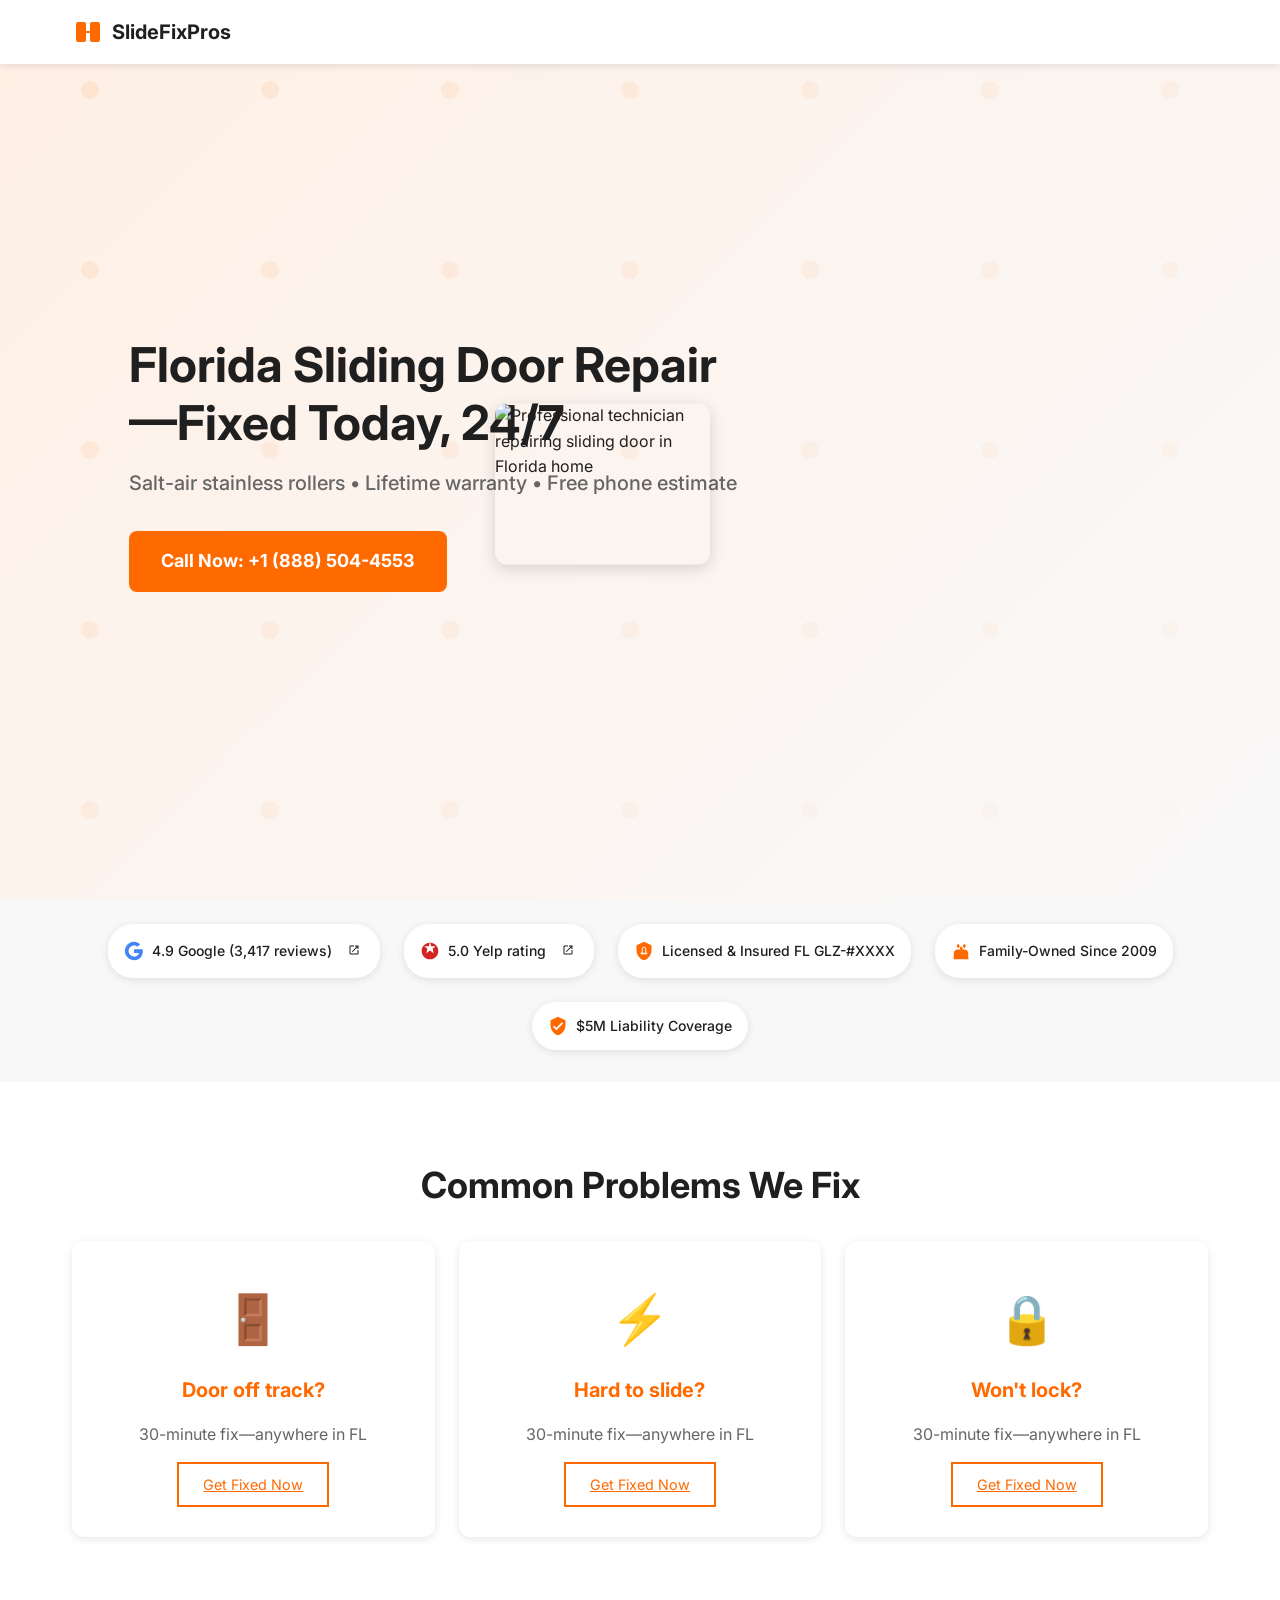
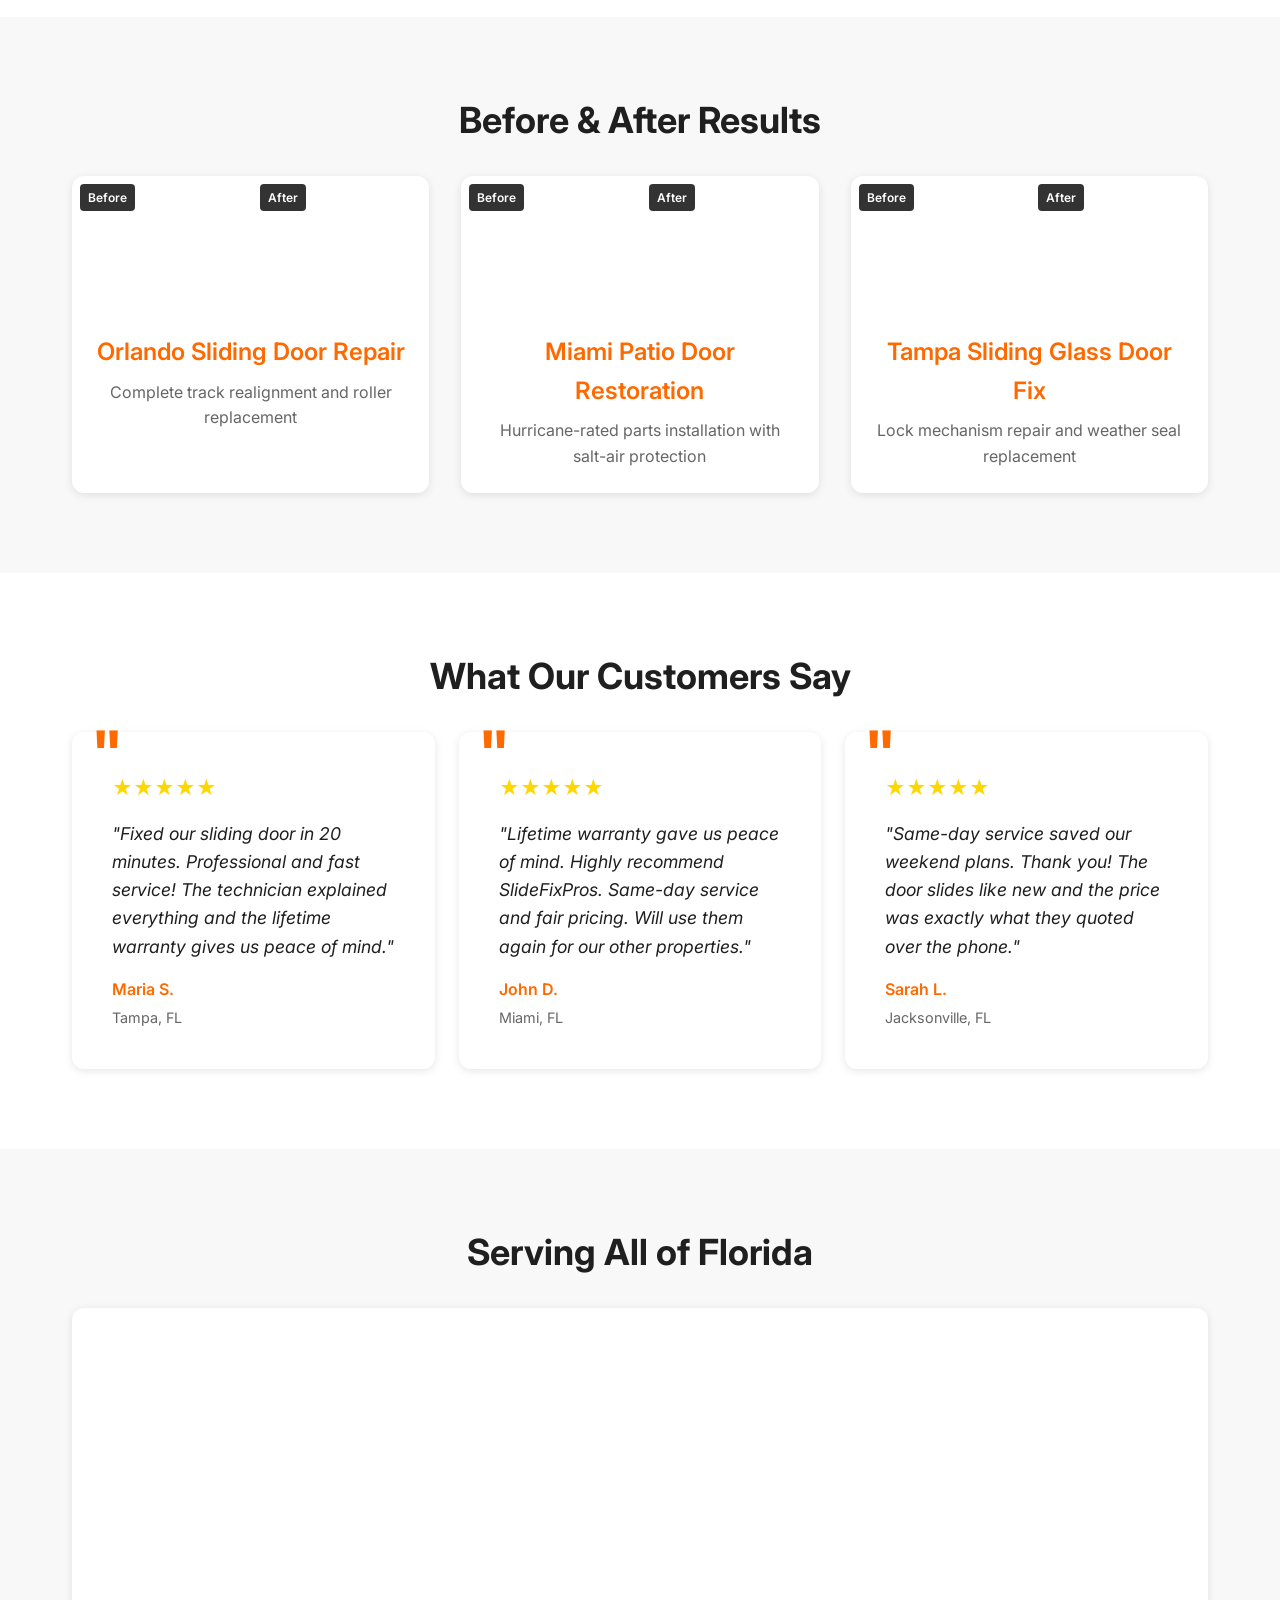
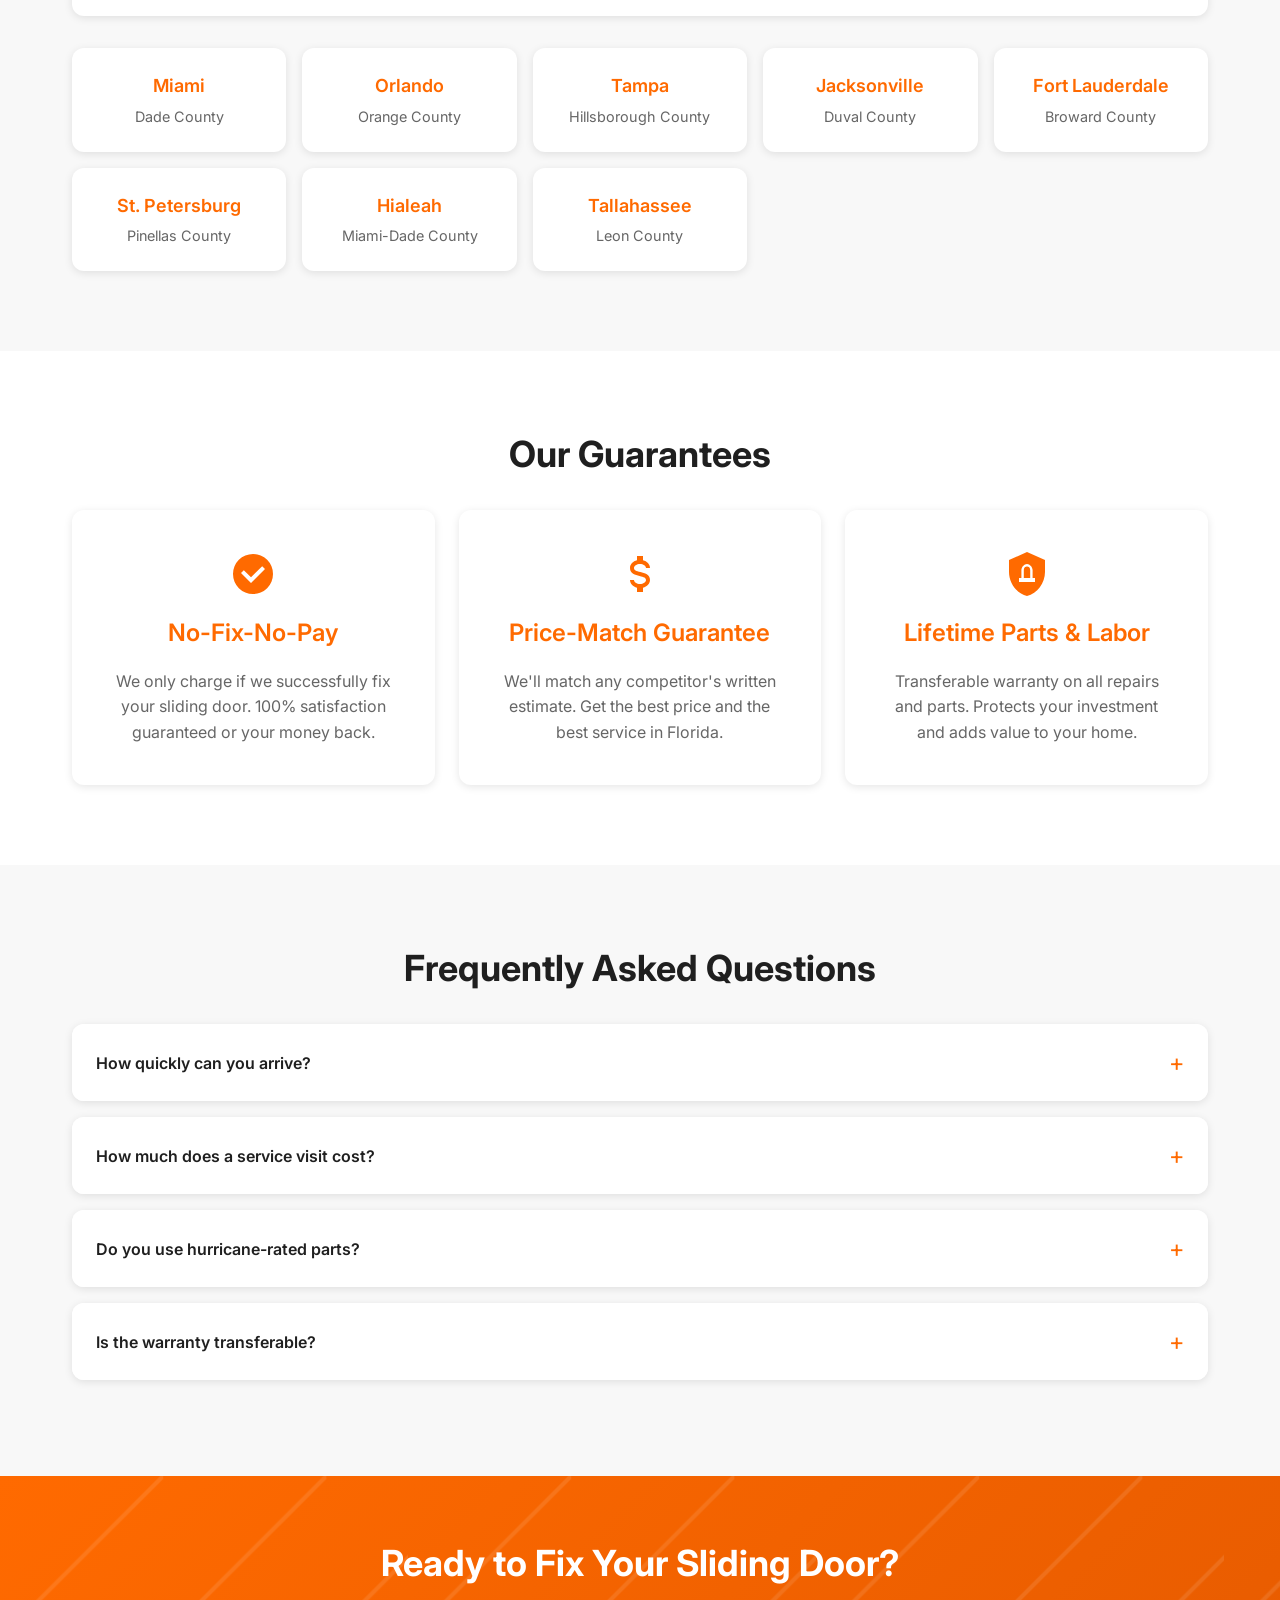
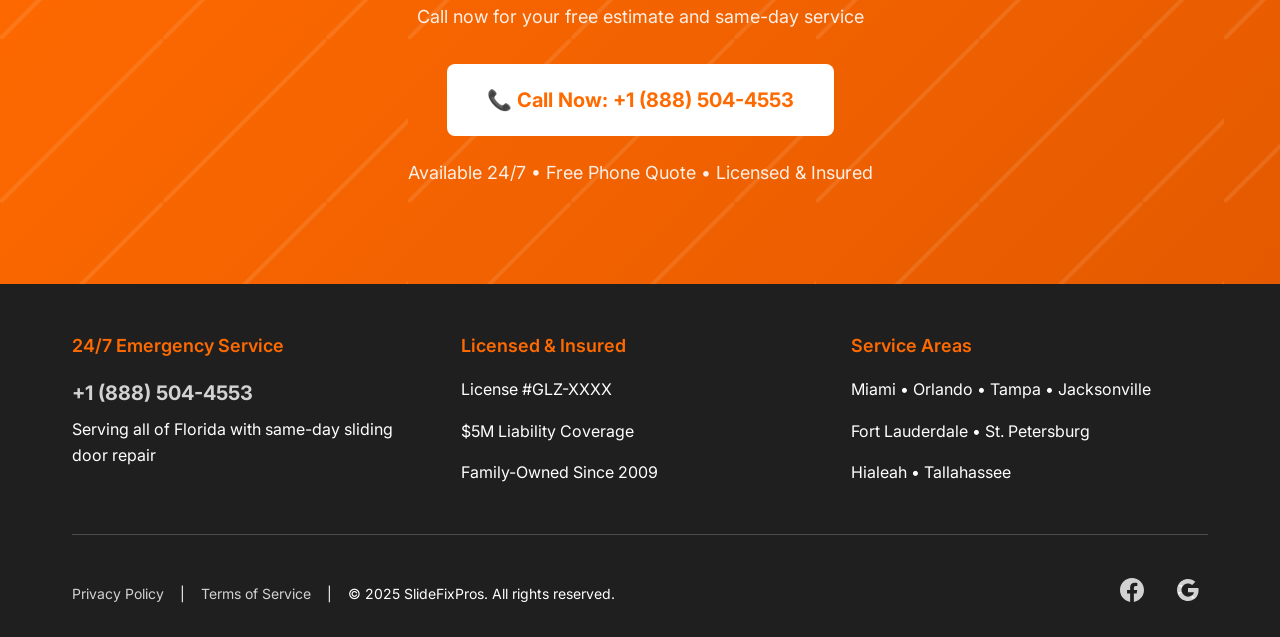
==== commit 9c20273c: "Enhance site performance, accessibility, and UX with scroll animations Co-authored-by: nehorayamar51" ====
--- a/index.html
+++ b/index.html
@@ -6,12 +6,15 @@
     <title>Florida Sliding Door Repair – SlideFixPros</title>
     <meta name="description" content="Expert sliding door repair in Florida. Same-day service, lifetime warranty, salt-air resistant parts. Call +1 (888) 504-4553 for free estimate.">
     
-    <!-- Favicon -->
-    <link rel="icon" type="image/svg+xml" href="[data-uri]">
+    <!-- Proper SVG Favicon -->
+    <link rel="icon" type="image/svg+xml" href="data:image/svg+xml,%3Csvg xmlns='http://www.w3.org/2000/svg' width='32' height='32' viewBox='0 0 32 32'%3E%3Crect x='4' y='6' width='10' height='20' fill='%23FF6A00' rx='2'/%3E%3Crect x='18' y='6' width='10' height='20' fill='%23FF6A00' rx='2'/%3E%3Cpath d='M14 16h4' stroke='%23FF6A00' stroke-width='2' stroke-linecap='round'/%3E%3C/svg%3E">
     
     <!-- Preconnect for performance -->
     <link rel="preconnect" href="https://fonts.googleapis.com">
     <link rel="preconnect" href="https://fonts.gstatic.com" crossorigin>
+    
+    <!-- Single Google Fonts declaration -->
+    <link href="https://fonts.googleapis.com/css2?family=Inter:wght@400;500;700&display=swap" rel="stylesheet">
     
     <!-- Critical CSS inline for above-the-fold content -->
     <style>
@@ -20,7 +23,10 @@
             --primary-hover: #e55a00;
             --text: #1F1F1F;
             --light-bg: #F8F8F8;
+            --dark-bg: #1F1F1F;
             --white: #ffffff;
+            --gray: #666666;
+            --shadow: 0 2px 8px rgba(0,0,0,0.1);
         }
         
         * {
@@ -30,11 +36,18 @@
         }
         
         body {
-            font-family: -apple-system, BlinkMacSystemFont, 'Segoe UI', Roboto, sans-serif;
+            font-family: 'Inter', sans-serif;
             color: var(--text);
-            line-height: 1.5;
+            line-height: 1.6;
             overflow-x: hidden;
-        }
+            -webkit-font-smoothing: antialiased;
+        }
+        
+        /* Utility classes for contrast */
+        .bg-light { background-color: var(--light-bg); color: var(--text); }
+        .bg-dark { background-color: var(--dark-bg); color: var(--white); }
+        .bg-white { background-color: var(--white); color: var(--text); }
+        .bg-primary { background-color: var(--primary); color: var(--white); }
         
         .header {
             position: fixed;
@@ -44,15 +57,21 @@
             background: var(--white);
             z-index: 1000;
             padding: 1rem 0;
-            box-shadow: 0 2px 10px rgba(0,0,0,0.1);
+            box-shadow: var(--shadow);
+            transform: translateY(-100%);
+            transition: transform 0.3s ease;
+        }
+        
+        .header.visible {
+            transform: translateY(0);
         }
         
         .hero {
             min-height: 100vh;
             display: flex;
             align-items: center;
-            background: linear-gradient(135deg, rgba(255, 106, 0, 0.1) 0%, rgba(248, 248, 248, 0.8) 100%);
-            padding-top: 80px;
+            background: linear-gradient(135deg, rgba(255, 106, 0, 0.1) 0%, rgba(248, 248, 248, 0.9) 100%);
+            padding-top: 2rem;
         }
         
         .btn {
@@ -75,11 +94,25 @@
         .btn:hover {
             background: var(--primary-hover);
             transform: translateY(-2px);
+            box-shadow: 0 4px 12px rgba(255, 106, 0, 0.3);
+        }
+        
+        .sticky-call-bar {
+            position: fixed;
+            bottom: 0;
+            left: 0;
+            right: 0;
+            background: var(--primary);
+            padding: 1rem;
+            z-index: 999;
+            transform: translateY(100%);
+            transition: transform 0.3s ease;
+        }
+        
+        .sticky-call-bar.visible {
+            transform: translateY(0);
         }
     </style>
-    
-    <!-- Google Fonts -->
-    <link href="https://fonts.googleapis.com/css2?family=Inter:wght@400;500;700&display=swap" rel="stylesheet">
     
     <!-- Main CSS -->
     <link rel="stylesheet" href="style.css">
@@ -152,13 +185,13 @@
     <!-- End Google Tag Manager (noscript) -->
 
     <!-- Header -->
-    <header class="header">
+    <header class="header bg-white" id="header">
         <div class="container">
             <a href="#" class="logo" onclick="scrollToTop()" aria-label="SlideFixPros - Return to top">
                 <svg width="32" height="32" viewBox="0 0 32 32" fill="none" xmlns="http://www.w3.org/2000/svg">
-                    <rect x="4" y="8" width="10" height="16" fill="#FF6A00" rx="2"/>
-                    <rect x="18" y="8" width="10" height="16" fill="#FF6A00" rx="2"/>
-                    <path d="M14 16L18 16" stroke="#FF6A00" stroke-width="2" stroke-linecap="round"/>
+                    <rect x="4" y="6" width="10" height="20" fill="#FF6A00" rx="2"/>
+                    <rect x="18" y="6" width="10" height="20" fill="#FF6A00" rx="2"/>
+                    <path d="M14 16h4" stroke="#FF6A00" stroke-width="2" stroke-linecap="round"/>
                 </svg>
                 <span class="logo-text">SlideFixPros</span>
             </a>
@@ -166,140 +199,116 @@
     </header>
 
     <!-- Hero Section -->
-    <section class="hero" id="hero">
+    <section class="hero bg-light" id="hero" aria-label="SlideFixPros sliding door repair services">
         <div class="container">
             <div class="hero-content">
                 <h1>Florida Sliding Door Repair—Fixed Today, 24/7</h1>
                 <p class="hero-subtitle">Salt-air stainless rollers • Lifetime warranty • Free phone estimate</p>
-                <a href="tel:+18885044553" class="btn hero-cta" aria-label="Call SlideFixPros now at 888-504-4553" onclick="trackCall()">
+                <a href="tel:+18885044553" class="btn hero-cta" aria-label="Call SlideFixPros now at 888-504-4553" onclick="trackCall('hero')">
                     Call Now: +1 (888) 504-4553
                 </a>
                 <div class="hero-image">
                     <picture>
-                        <source media="(min-width: 768px)" srcset="https://images.unsplash.com/photo-1586023492125-27b2c045efd7?w=1280&h=720&fit=crop&crop=center&auto=format&q=75" type="image/webp">
-                        <img src="https://images.unsplash.com/photo-1586023492125-27b2c045efd7?w=800&h=600&fit=crop&crop=center&auto=format&q=75" 
+                        <source media="(min-width: 768px)" srcset="https://images.unsplash.com/photo-1621905251189-08b45d6a269e?w=800&h=600&fit=crop&auto=format&q=80" type="image/webp">
+                        <img src="https://images.unsplash.com/photo-1621905251189-08b45d6a269e?w=600&h=450&fit=crop&auto=format&q=75" 
                              alt="Professional technician repairing sliding door in Florida home" 
                              loading="eager" 
-                             width="800" 
-                             height="600">
+                             width="600" 
+                             height="450">
                     </picture>
                 </div>
             </div>
         </div>
     </section>
 
-    <!-- Trust Bar -->
-    <section class="trust-bar">
-        <div class="container">
-            <div class="trust-items">
-                <div class="trust-item">
-                    <svg width="16" height="16" viewBox="0 0 24 24" fill="#ffd700">
-                        <path d="M12 2l3.09 6.26L22 9.27l-5 4.87 1.18 6.88L12 17.77l-6.18 3.25L7 14.14 2 9.27l6.91-1.01L12 2z"/>
+    <!-- Trust Bar Section -->
+    <section class="trust-section bg-light" aria-label="Customer reviews and business credentials">
+        <div class="container">
+            <ul class="trust-list">
+                <li class="trust-item bg-white">
+                    <svg class="trust-icon" width="20" height="20" viewBox="0 0 24 24" fill="#4285f4" aria-hidden="true">
+                        <path d="M22.56 12.25c0-.78-.07-1.53-.2-2.25H12v4.26h5.92c-.26 1.37-1.04 2.53-2.21 3.31v2.77h3.57c2.08-1.92 3.28-4.74 3.28-8.09z"/>
+                        <path d="M12 23c2.97 0 5.46-.98 7.28-2.66l-3.57-2.77c-.98.66-2.23 1.06-3.71 1.06-2.86 0-5.29-1.93-6.16-4.53H2.18v2.84C3.99 20.53 7.7 23 12 23z"/>
+                        <path d="M5.84 14.09c-.22-.66-.35-1.36-.35-2.09s.13-1.43.35-2.09V7.07H2.18C1.43 8.55 1 10.22 1 12s.43 3.45 1.18 4.93l2.85-2.22.81-.62z"/>
+                        <path d="M12 5.38c1.62 0 3.06.56 4.21 1.64l3.15-3.15C17.45 2.09 14.97 1 12 1 7.7 1 3.99 3.47 2.18 7.07l3.66 2.84c.87-2.6 3.3-4.53 6.16-4.53z"/>
                     </svg>
                     <span>4.9 Google (3,417 reviews)</span>
-                    <a href="https://g.page/r/YOUR_GMB_LINK" target="_blank" rel="noopener" aria-label="View Google reviews">
-                        <svg width="16" height="16" viewBox="0 0 24 24" fill="#4285f4">
-                            <path d="M22.56 12.25c0-.78-.07-1.53-.2-2.25H12v4.26h5.92c-.26 1.37-1.04 2.53-2.21 3.31v2.77h3.57c2.08-1.92 3.28-4.74 3.28-8.09z"/>
-                            <path d="M12 23c2.97 0 5.46-.98 7.28-2.66l-3.57-2.77c-.98.66-2.23 1.06-3.71 1.06-2.86 0-5.29-1.93-6.16-4.53H2.18v2.84C3.99 20.53 7.7 23 12 23z"/>
-                            <path d="M5.84 14.09c-.22-.66-.35-1.36-.35-2.09s.13-1.43.35-2.09V7.07H2.18C1.43 8.55 1 10.22 1 12s.43 3.45 1.18 4.93l2.85-2.22.81-.62z"/>
-                            <path d="M12 5.38c1.62 0 3.06.56 4.21 1.64l3.15-3.15C17.45 2.09 14.97 1 12 1 7.7 1 3.99 3.47 2.18 7.07l3.66 2.84c.87-2.6 3.3-4.53 6.16-4.53z"/>
+                    <a href="https://g.page/r/YOUR_GMB_LINK" target="_blank" rel="noopener" aria-label="View Google reviews" onclick="trackOutbound('google_reviews')">
+                        <svg width="12" height="12" viewBox="0 0 24 24" fill="currentColor">
+                            <path d="M14,3V5H17.59L7.76,14.83L9.17,16.24L19,6.41V10H21V3M19,19H5V5H12V3H5C3.89,3 3,3.9 3,5V19A2,2 0 0,0 5,21H19A2,2 0 0,0 21,19V12H19V19Z"/>
                         </svg>
                     </a>
-                </div>
-                <div class="trust-item">
-                    <svg width="16" height="16" viewBox="0 0 24 24" fill="#ffd700">
-                        <path d="M12 2l3.09 6.26L22 9.27l-5 4.87 1.18 6.88L12 17.77l-6.18 3.25L7 14.14 2 9.27l6.91-1.01L12 2z"/>
+                </li>
+                <li class="trust-item bg-white">
+                    <svg class="trust-icon" width="20" height="20" viewBox="0 0 24 24" fill="#d32323" aria-hidden="true">
+                        <path d="M12.17,2.04C6.53,1.71,2,6.3,2,12c0,5.52,4.48,10,10,10s10-4.48,10-10C22,6.3,17.47,1.71,12.17,2.04z M16.4,14.6L12,11.5L7.6,14.6L8.8,9.4L5.2,6.4L10.6,6.2L12,1L13.4,6.2L18.8,6.4L15.2,9.4L16.4,14.6Z"/>
                     </svg>
                     <span>5.0 Yelp rating</span>
-                    <a href="https://yelp.com/biz/YOUR_YELP_LINK" target="_blank" rel="noopener" aria-label="View Yelp reviews">
-                        <svg width="16" height="16" viewBox="0 0 24 24" fill="#d32323">
-                            <path d="M12.17,2.04C6.53,1.71,2,6.3,2,12c0,5.52,4.48,10,10,10s10-4.48,10-10C22,6.3,17.47,1.71,12.17,2.04z"/>
+                    <a href="https://yelp.com/biz/YOUR_YELP_LINK" target="_blank" rel="noopener" aria-label="View Yelp reviews" onclick="trackOutbound('yelp_reviews')">
+                        <svg width="12" height="12" viewBox="0 0 24 24" fill="currentColor">
+                            <path d="M14,3V5H17.59L7.76,14.83L9.17,16.24L19,6.41V10H21V3M19,19H5V5H12V3H5C3.89,3 3,3.9 3,5V19A2,2 0 0,0 5,21H19A2,2 0 0,0 21,19V12H19V19Z"/>
                         </svg>
                     </a>
-                </div>
-                <div class="trust-item">
-                    <svg width="16" height="16" viewBox="0 0 24 24" fill="#FF6A00">
+                </li>
+                <li class="trust-item bg-white">
+                    <svg class="trust-icon" width="20" height="20" viewBox="0 0 24 24" fill="#FF6A00" aria-hidden="true">
                         <path d="M12,1L3,5V11C3,16.55 6.84,21.74 12,23C17.16,21.74 21,16.55 21,11V5L12,1M12,7C13.4,7 14.8,8.6 14.8,10V14H16V16H8V14H9.2V10C9.2,8.6 10.6,7 12,7M12,8.2C11.2,8.2 10.4,8.7 10.4,10V14H13.6V10C13.6,8.7 12.8,8.2 12,8.2Z"/>
                     </svg>
                     <span>Licensed & Insured FL GLZ-#XXXX</span>
-                </div>
-                <div class="trust-item">
-                    <svg width="16" height="16" viewBox="0 0 24 24" fill="#FF6A00">
-                        <path d="M12,5.5A3.5,3.5 0 0,1 15.5,9A3.5,3.5 0 0,1 12,12.5A3.5,3.5 0 0,1 8.5,9A3.5,3.5 0 0,1 12,5.5M5,8C5.56,8 6.08,8.15 6.53,8.42C6.38,9.85 6.8,11.27 7.66,12.38C7.16,13.34 6.16,14 5,14A3,3 0 0,1 2,11A3,3 0 0,1 5,8M19,8A3,3 0 0,1 22,11A3,3 0 0,1 19,14C17.84,14 16.84,13.34 16.34,12.38C17.2,11.27 17.62,9.85 17.47,8.42C17.92,8.15 18.44,8 19,8M5.5,18.25C5.5,16.18 8.41,14.5 12,14.5C15.59,14.5 18.5,16.18 18.5,18.25V20H5.5V18.25M0,20V18.5C0,17.11 1.89,15.94 4.45,15.6C3.86,16.28 3.5,17.22 3.5,18.25V20H0M24,20H20.5V18.25C20.5,17.22 20.14,16.28 19.55,15.6C22.11,15.94 24,17.11 24,18.5V20Z"/>
+                </li>
+                <li class="trust-item bg-white">
+                    <svg class="trust-icon" width="20" height="20" viewBox="0 0 24 24" fill="#FF6A00" aria-hidden="true">
+                        <path d="M16,4C16.88,4 17.67,4.84 17.67,5.75C17.67,6.66 16.88,8.5 16,8.5C15.12,8.5 14.33,6.66 14.33,5.75C14.33,4.84 15.12,4 16,4M8.67,4C9.55,4 10.33,4.84 10.33,5.75C10.33,6.66 9.55,8.5 8.67,8.5C7.79,8.5 7,6.66 7,5.75C7,4.84 7.79,4 8.67,4M12.33,7C13.21,7 14,7.84 14,8.75C14,9.66 13.21,11.5 12.33,11.5C11.45,11.5 10.67,9.66 10.67,8.75C10.67,7.84 11.45,7 12.33,7M16,10.25C18.33,10.25 20.67,12.25 20.67,14.75V20H21V22H3V20H3.33V14.75C3.33,12.25 5.67,10.25 8,10.25H16Z"/>
                     </svg>
                     <span>Family-Owned Since 2009</span>
-                </div>
-                <div class="trust-item">
-                    <svg width="16" height="16" viewBox="0 0 24 24" fill="#FF6A00">
+                </li>
+                <li class="trust-item bg-white">
+                    <svg class="trust-icon" width="20" height="20" viewBox="0 0 24 24" fill="#FF6A00" aria-hidden="true">
                         <path d="M12,1L3,5V11C3,16.55 6.84,21.74 12,23C17.16,21.74 21,16.55 21,11V5L12,1M10,17L6,13L7.41,11.59L10,14.17L16.59,7.58L18,9L10,17Z"/>
                     </svg>
                     <span>$5M Liability Coverage</span>
-                </div>
-            </div>
-        </div>
-    </section>
-
-    <!-- Pain Solution Strip -->
-    <section class="section pain-section" id="problems">
+                </li>
+            </ul>
+        </div>
+    </section>
+
+    <!-- Pain Solution Section -->
+    <section class="section pain-section bg-white" id="problems" aria-label="Common sliding door problems we solve">
         <div class="container">
             <h2>Common Problems We Fix</h2>
             <div class="pain-solutions">
-                <div class="pain-card">
+                <div class="pain-card bg-white">
                     <div class="pain-icon">🚪</div>
                     <div class="pain-title">Door off track?</div>
                     <p>30-minute fix—anywhere in FL</p>
-                    <a href="tel:+18885044553" class="btn-secondary" onclick="trackCall()">Get Fixed Now</a>
-                </div>
-                <div class="pain-card">
+                    <a href="tel:+18885044553" class="btn-secondary" onclick="trackCall('problems')">Get Fixed Now</a>
+                </div>
+                <div class="pain-card bg-white">
                     <div class="pain-icon">⚡</div>
                     <div class="pain-title">Hard to slide?</div>
                     <p>30-minute fix—anywhere in FL</p>
-                    <a href="tel:+18885044553" class="btn-secondary" onclick="trackCall()">Get Fixed Now</a>
-                </div>
-                <div class="pain-card">
+                    <a href="tel:+18885044553" class="btn-secondary" onclick="trackCall('problems')">Get Fixed Now</a>
+                </div>
+                <div class="pain-card bg-white">
                     <div class="pain-icon">🔒</div>
                     <div class="pain-title">Won't lock?</div>
                     <p>30-minute fix—anywhere in FL</p>
-                    <a href="tel:+18885044553" class="btn-secondary" onclick="trackCall()">Get Fixed Now</a>
+                    <a href="tel:+18885044553" class="btn-secondary" onclick="trackCall('problems')">Get Fixed Now</a>
                 </div>
             </div>
         </div>
     </section>
 
     <!-- Before/After Gallery -->
-    <section class="section gallery-section" id="gallery">
+    <section class="section gallery-section bg-light" id="gallery" aria-label="Before and after repair results">
         <div class="container">
             <h2>Before & After Results</h2>
             <div class="gallery">
-                <div class="gallery-item">
+                <div class="gallery-item bg-white">
                     <div class="gallery-images">
                         <div class="gallery-img before">
-                            <img src="https://images.unsplash.com/photo-1558618666-fcd25c85cd64?w=400&h=300&fit=crop&auto=format&q=75" 
-                                 alt="Orlando sliding door before repair" 
-                                 loading="lazy" 
-                                 width="400" 
-                                 height="300">
-                            <span class="image-label">Before</span>
-                        </div>
-                        <div class="gallery-img after">
-                            <img src="https://images.unsplash.com/photo-1586023492125-27b2c045efd7?w=400&h=300&fit=crop&auto=format&q=75" 
-                                 alt="Orlando sliding door after repair" 
-                                 loading="lazy" 
-                                 width="400" 
-                                 height="300">
-                            <span class="image-label">After</span>
-                        </div>
-                    </div>
-                    <div class="gallery-caption">
-                        <h3>Orlando Sliding Door Repair</h3>
-                        <p>Complete track realignment and roller replacement</p>
-                    </div>
-                </div>
-                <div class="gallery-item">
-                    <div class="gallery-images">
-                        <div class="gallery-img before">
-                            <img src="https://images.unsplash.com/photo-1560448204-e1a3142c7c77?w=400&h=300&fit=crop&auto=format&q=75" 
-                                 alt="Miami patio door before repair" 
+                            <img src="https://images.unsplash.com/photo-1558618047-3c8c76ca7d13?w=400&h=300&fit=crop&auto=format&q=75" 
+                                 alt="Orlando sliding door before repair - damaged track and rollers" 
                                  loading="lazy" 
                                  width="400" 
                                  height="300">
@@ -307,7 +316,7 @@
                         </div>
                         <div class="gallery-img after">
                             <img src="https://images.unsplash.com/photo-1600607687939-ce8a6c25118c?w=400&h=300&fit=crop&auto=format&q=75" 
-                                 alt="Miami patio door after repair" 
+                                 alt="Orlando sliding door after repair - smooth operation restored" 
                                  loading="lazy" 
                                  width="400" 
                                  height="300">
@@ -315,15 +324,15 @@
                         </div>
                     </div>
                     <div class="gallery-caption">
-                        <h3>Miami Patio Door Restoration</h3>
-                        <p>Hurricane-rated parts installation with salt-air protection</p>
-                    </div>
-                </div>
-                <div class="gallery-item">
+                        <h3>Orlando Sliding Door Repair</h3>
+                        <p>Complete track realignment and roller replacement</p>
+                    </div>
+                </div>
+                <div class="gallery-item bg-white">
                     <div class="gallery-images">
                         <div class="gallery-img before">
-                            <img src="https://images.unsplash.com/photo-1581858726788-75bc0f6a952d?w=400&h=300&fit=crop&auto=format&q=75" 
-                                 alt="Tampa sliding glass door before repair" 
+                            <img src="https://images.unsplash.com/photo-1560448204-e1a3142c7c77?w=400&h=300&fit=crop&auto=format&q=75" 
+                                 alt="Miami patio door before repair - salt air corrosion damage" 
                                  loading="lazy" 
                                  width="400" 
                                  height="300">
@@ -331,7 +340,7 @@
                         </div>
                         <div class="gallery-img after">
                             <img src="https://images.unsplash.com/photo-1600566752355-35792bedcfea?w=400&h=300&fit=crop&auto=format&q=75" 
-                                 alt="Tampa sliding glass door after repair" 
+                                 alt="Miami patio door after repair - hurricane-rated components installed" 
                                  loading="lazy" 
                                  width="400" 
                                  height="300">
@@ -339,6 +348,30 @@
                         </div>
                     </div>
                     <div class="gallery-caption">
+                        <h3>Miami Patio Door Restoration</h3>
+                        <p>Hurricane-rated parts installation with salt-air protection</p>
+                    </div>
+                </div>
+                <div class="gallery-item bg-white">
+                    <div class="gallery-images">
+                        <div class="gallery-img before">
+                            <img src="https://images.unsplash.com/photo-1581858726788-75bc0f6a952d?w=400&h=300&fit=crop&auto=format&q=75" 
+                                 alt="Tampa sliding glass door before repair - broken lock mechanism" 
+                                 loading="lazy" 
+                                 width="400" 
+                                 height="300">
+                            <span class="image-label">Before</span>
+                        </div>
+                        <div class="gallery-img after">
+                            <img src="https://images.unsplash.com/photo-1621905251189-08b45d6a269e?w=400&h=300&fit=crop&auto=format&q=75" 
+                                 alt="Tampa sliding glass door after repair - secure lock and weather seal" 
+                                 loading="lazy" 
+                                 width="400" 
+                                 height="300">
+                            <span class="image-label">After</span>
+                        </div>
+                    </div>
+                    <div class="gallery-caption">
                         <h3>Tampa Sliding Glass Door Fix</h3>
                         <p>Lock mechanism repair and weather seal replacement</p>
                     </div>
@@ -348,11 +381,11 @@
     </section>
 
     <!-- Customer Reviews -->
-    <section class="section reviews-section" id="reviews">
+    <section class="section reviews-section bg-white" id="reviews" aria-label="Customer testimonials and reviews">
         <div class="container">
             <h2>What Our Customers Say</h2>
             <div class="reviews">
-                <div class="review-card">
+                <div class="review-card bg-white">
                     <div class="review-stars">
                         <span>★★★★★</span>
                     </div>
@@ -362,7 +395,7 @@
                         <span>Tampa, FL</span>
                     </div>
                 </div>
-                <div class="review-card">
+                <div class="review-card bg-white">
                     <div class="review-stars">
                         <span>★★★★★</span>
                     </div>
@@ -372,7 +405,7 @@
                         <span>Miami, FL</span>
                     </div>
                 </div>
-                <div class="review-card">
+                <div class="review-card bg-white">
                     <div class="review-stars">
                         <span>★★★★★</span>
                     </div>
@@ -387,54 +420,50 @@
     </section>
 
     <!-- Statewide Service Map -->
-    <section class="section map-section" id="service-area">
+    <section class="section map-section bg-light" id="service-area" aria-label="Florida service area coverage">
         <div class="container">
             <h2>Serving All of Florida</h2>
-            <div class="map-container">
-                <div class="map" id="florida-map">
-                    <!-- Dynamic Number Insertion placeholder -->
-                    <!-- Replace with actual Google Maps embed -->
-                    <iframe src="https://www.google.com/maps/embed?pb=!1m18!1m12!1m3!1d3651325.0891308715!2d-87.33710368928043!3d27.766279084550704!2m3!1f0!2f0!3f0!3m2!1i1024!2i768!4f13.1!3m3!1m2!1s0x88c1766591562abf%3A0xf72e13d35bc74ed0!2sFlorida!5e0!3m2!1sen!2sus!4v1704067200000!5m2!1sen!2sus" 
-                            width="100%" 
-                            height="250" 
-                            style="border:0;" 
-                            allowfullscreen="" 
-                            loading="lazy" 
-                            referrerpolicy="no-referrer-when-downgrade"
-                            title="SlideFixPros service area map of Florida">
-                    </iframe>
-                </div>
+            <div class="map-container bg-white">
+                <iframe src="https://www.google.com/maps/embed?pb=!1m18!1m12!1m3!1d3651325.0891308715!2d-87.33710368928043!3d27.766279084550704!2m3!1f0!2f0!3f0!3m2!1i1024!2i768!4f13.1!3m3!1m2!1s0x88c1766591562abf%3A0xf72e13d35bc74ed0!2sFlorida!5e0!3m2!1sen!2sus!4v1704067200000!5m2!1sen!2sus" 
+                        width="100%" 
+                        height="250" 
+                        style="border:0;" 
+                        allowfullscreen="" 
+                        loading="lazy" 
+                        referrerpolicy="no-referrer-when-downgrade"
+                        title="SlideFixPros service area map of Florida">
+                </iframe>
             </div>
             <div class="service-cities">
-                <div class="service-city">
+                <div class="service-city bg-white">
                     <h4>Miami</h4>
                     <p>Dade County</p>
                 </div>
-                <div class="service-city">
+                <div class="service-city bg-white">
                     <h4>Orlando</h4>
                     <p>Orange County</p>
                 </div>
-                <div class="service-city">
+                <div class="service-city bg-white">
                     <h4>Tampa</h4>
                     <p>Hillsborough County</p>
                 </div>
-                <div class="service-city">
+                <div class="service-city bg-white">
                     <h4>Jacksonville</h4>
                     <p>Duval County</p>
                 </div>
-                <div class="service-city">
+                <div class="service-city bg-white">
                     <h4>Fort Lauderdale</h4>
                     <p>Broward County</p>
                 </div>
-                <div class="service-city">
+                <div class="service-city bg-white">
                     <h4>St. Petersburg</h4>
                     <p>Pinellas County</p>
                 </div>
-                <div class="service-city">
+                <div class="service-city bg-white">
                     <h4>Hialeah</h4>
                     <p>Miami-Dade County</p>
                 </div>
-                <div class="service-city">
+                <div class="service-city bg-white">
                     <h4>Tallahassee</h4>
                     <p>Leon County</p>
                 </div>
@@ -442,12 +471,12 @@
         </div>
     </section>
 
-    <!-- Guarantee Bar -->
-    <section class="section guarantee-section" id="guarantees">
+    <!-- Guarantee Section -->
+    <section class="section guarantee-section bg-white" id="guarantees" aria-label="Service guarantees and warranties">
         <div class="container">
             <h2>Our Guarantees</h2>
             <div class="guarantees">
-                <div class="guarantee-item">
+                <div class="guarantee-item bg-white">
                     <div class="guarantee-icon">
                         <svg width="48" height="48" viewBox="0 0 24 24" fill="#FF6A00">
                             <path d="M12,2A10,10 0 0,1 22,12A10,10 0 0,1 12,22A10,10 0 0,1 2,12A10,10 0 0,1 12,2M11,16.5L18,9.5L16.59,8.09L11,13.67L7.41,10.09L6,11.5L11,16.5Z"/>
@@ -456,7 +485,7 @@
                     <h3>No-Fix-No-Pay</h3>
                     <p>We only charge if we successfully fix your sliding door. 100% satisfaction guaranteed or your money back.</p>
                 </div>
-                <div class="guarantee-item">
+                <div class="guarantee-item bg-white">
                     <div class="guarantee-icon">
                         <svg width="48" height="48" viewBox="0 0 24 24" fill="#FF6A00">
                             <path d="M7,15H9C9,16.08 10.37,17 12,17C13.63,17 15,16.08 15,15C15,13.9 13.96,13.5 11.76,12.97C9.64,12.44 7,11.78 7,9C7,7.21 8.47,5.69 10.5,5.18V3H13.5V5.18C15.53,5.69 17,7.21 17,9H15C15,7.92 13.63,7 12,7C10.37,7 9,7.92 9,9C9,10.1 10.04,10.5 12.24,11.03C14.36,11.56 17,12.22 17,15C17,16.79 15.53,18.31 13.5,18.82V21H10.5V18.82C8.47,18.31 7,16.79 7,15Z"/>
@@ -465,7 +494,7 @@
                     <h3>Price-Match Guarantee</h3>
                     <p>We'll match any competitor's written estimate. Get the best price and the best service in Florida.</p>
                 </div>
-                <div class="guarantee-item">
+                <div class="guarantee-item bg-white">
                     <div class="guarantee-icon">
                         <svg width="48" height="48" viewBox="0 0 24 24" fill="#FF6A00">
                             <path d="M12,1L3,5V11C3,16.55 6.84,21.74 12,23C17.16,21.74 21,16.55 21,11V5L12,1M12,7C13.4,7 14.8,8.6 14.8,10V14H16V16H8V14H9.2V10C9.2,8.6 10.6,7 12,7M12,8.2C11.2,8.2 10.4,8.7 10.4,10V14H13.6V10C13.6,8.7 12.8,8.2 12,8.2Z"/>
@@ -479,11 +508,11 @@
     </section>
 
     <!-- FAQ Section -->
-    <section class="section faq-section" id="faq">
+    <section class="section faq-section bg-light" id="faq" aria-label="Frequently asked questions">
         <div class="container">
             <h2>Frequently Asked Questions</h2>
             <div class="faq">
-                <div class="faq-item">
+                <div class="faq-item bg-white">
                     <button class="faq-question" aria-expanded="false" aria-controls="faq-1">
                         <span>How quickly can you arrive?</span>
                         <span class="faq-icon">+</span>
@@ -492,7 +521,7 @@
                         <p>We dispatch technicians within 2 hours of your call for same-day sliding door repair service across Florida. Our mobile repair units are strategically located throughout the state to ensure rapid response times.</p>
                     </div>
                 </div>
-                <div class="faq-item">
+                <div class="faq-item bg-white">
                     <button class="faq-question" aria-expanded="false" aria-controls="faq-2">
                         <span>How much does a service visit cost?</span>
                         <span class="faq-icon">+</span>
@@ -501,7 +530,7 @@
                         <p>We provide a free 30-second phone quote based on your door's symptoms. No hidden fees or surprise charges - you'll know the exact cost upfront before we start any work.</p>
                     </div>
                 </div>
-                <div class="faq-item">
+                <div class="faq-item bg-white">
                     <button class="faq-question" aria-expanded="false" aria-controls="faq-3">
                         <span>Do you use hurricane-rated parts?</span>
                         <span class="faq-icon">+</span>
@@ -510,7 +539,7 @@
                         <p>Yes, all our replacement parts are hurricane-rated and designed to withstand Florida's harsh weather conditions, including salt air corrosion and high winds. We use only premium stainless steel components.</p>
                     </div>
                 </div>
-                <div class="faq-item">
+                <div class="faq-item bg-white">
                     <button class="faq-question" aria-expanded="false" aria-controls="faq-4">
                         <span>Is the warranty transferable?</span>
                         <span class="faq-icon">+</span>
@@ -524,12 +553,12 @@
     </section>
 
     <!-- CTA Section -->
-    <section class="cta-section">
+    <section class="cta-section bg-primary" aria-label="Final call to action">
         <div class="container">
             <div class="cta-content">
                 <h2>Ready to Fix Your Sliding Door?</h2>
                 <p>Call now for your free estimate and same-day service</p>
-                <a href="tel:+18885044553" class="btn btn-large" onclick="trackCall()">
+                <a href="tel:+18885044553" class="btn btn-large" onclick="trackCall('cta')">
                     📞 Call Now: +1 (888) 504-4553
                 </a>
                 <p class="cta-note">Available 24/7 • Free Phone Quote • Licensed & Insured</p>
@@ -538,12 +567,12 @@
     </section>
 
     <!-- Footer -->
-    <footer class="footer">
+    <footer class="footer bg-dark" aria-label="Contact information and company details">
         <div class="container">
             <div class="footer-content">
                 <div class="footer-section">
                     <h3>24/7 Emergency Service</h3>
-                    <a href="tel:+18885044553" class="footer-phone" onclick="trackCall()">+1 (888) 504-4553</a>
+                    <a href="tel:+18885044553" class="footer-phone" onclick="trackCall('footer')">+1 (888) 504-4553</a>
                     <p>Serving all of Florida with same-day sliding door repair</p>
                 </div>
                 <div class="footer-section">
@@ -587,8 +616,8 @@
     </footer>
 
     <!-- Sticky Call Bar (Mobile Only) -->
-    <div class="sticky-call-bar">
-        <a href="tel:+18885044553" class="btn sticky-btn" aria-label="Call SlideFixPros now" onclick="trackCall()">
+    <div class="sticky-call-bar bg-primary" id="sticky-call-bar">
+        <a href="tel:+18885044553" class="btn sticky-btn" aria-label="Call SlideFixPros now" onclick="trackCall('sticky')">
             📞 Call Now: (888) 504-4553
         </a>
     </div>
--- a/style.css
+++ b/style.css
@@ -10,6 +10,7 @@
     --primary-light: rgba(255, 106, 0, 0.1);
     --text: #1F1F1F;
     --light-bg: #F8F8F8;
+    --dark-bg: #1F1F1F;
     --white: #ffffff;
     --gray: #666666;
     --border: #e0e0e0;
@@ -32,7 +33,7 @@
 }
 
 body {
-    font-family: 'Inter', -apple-system, BlinkMacSystemFont, 'Segoe UI', Roboto, sans-serif;
+    font-family: 'Inter', sans-serif;
     color: var(--text);
     line-height: 1.6;
     overflow-x: hidden;
@@ -62,6 +63,24 @@
     border: 0;
 }
 
+/* Background utilities with proper contrast */
+.bg-light { 
+    background-color: var(--light-bg); 
+    color: var(--text); 
+}
+.bg-dark { 
+    background-color: var(--dark-bg); 
+    color: var(--white); 
+}
+.bg-white { 
+    background-color: var(--white); 
+    color: var(--text); 
+}
+.bg-primary { 
+    background-color: var(--primary); 
+    color: var(--white); 
+}
+
 /* ============================================
    TYPOGRAPHY
    ============================================ */
@@ -71,7 +90,7 @@
     font-weight: 700;
     line-height: 1.2;
     margin-bottom: 1rem;
-    color: var(--text);
+    color: inherit;
 }
 
 h2 {
@@ -80,26 +99,26 @@
     line-height: 1.3;
     margin-bottom: 2rem;
     text-align: center;
-    color: var(--text);
+    color: inherit;
 }
 
 h3 {
     font-size: clamp(1.25rem, 3vw, 1.5rem);
     font-weight: 600;
     margin-bottom: 0.5rem;
-    color: var(--text);
+    color: inherit;
 }
 
 h4 {
     font-size: 1.125rem;
     font-weight: 600;
     margin-bottom: 0.25rem;
-    color: var(--text);
+    color: inherit;
 }
 
 p {
     margin-bottom: 1rem;
-    color: var(--text);
+    color: inherit;
 }
 
 /* ============================================
@@ -123,6 +142,7 @@
     cursor: pointer;
     position: relative;
     overflow: hidden;
+    font-family: inherit;
 }
 
 .btn:hover,
@@ -180,6 +200,12 @@
     padding: 1rem 0;
     box-shadow: var(--shadow);
     backdrop-filter: blur(10px);
+    transform: translateY(-100%);
+    transition: transform 0.3s ease;
+}
+
+.header.visible {
+    transform: translateY(0);
 }
 
 .logo {
@@ -217,8 +243,8 @@
     min-height: 100vh;
     display: flex;
     align-items: center;
-    background: linear-gradient(135deg, var(--primary-light) 0%, rgba(248, 248, 248, 0.8) 100%);
-    padding-top: 80px;
+    background: linear-gradient(135deg, var(--primary-light) 0%, rgba(248, 248, 248, 0.9) 100%);
+    padding: 2rem 0;
     position: relative;
     overflow: hidden;
 }
@@ -278,21 +304,22 @@
 }
 
 /* ============================================
-   TRUST BAR
-   ============================================ */
-
-.trust-bar {
-    background: var(--light-bg);
+   TRUST SECTION (FIXED LAYOUT)
+   ============================================ */
+
+.trust-section {
     padding: 1.5rem 0;
     overflow-x: auto;
     -webkit-overflow-scrolling: touch;
 }
 
-.trust-items {
+.trust-list {
     display: flex;
     gap: 1rem;
     min-width: max-content;
     padding-bottom: 0.5rem;
+    list-style: none;
+    margin: 0;
 }
 
 .trust-item {
@@ -307,17 +334,33 @@
     gap: 0.5rem;
     box-shadow: var(--shadow);
     transition: var(--transition);
+    min-height: 48px;
+    position: relative;
 }
 
 .trust-item:hover {
     transform: translateY(-2px);
     box-shadow: var(--shadow-hover);
+}
+
+.trust-icon {
+    flex-shrink: 0;
 }
 
 .trust-item a {
     color: inherit;
     text-decoration: none;
     margin-left: 0.25rem;
+    padding: 0.25rem;
+    border-radius: 4px;
+    transition: var(--transition);
+}
+
+.trust-item a:hover,
+.trust-item a:focus {
+    background: var(--primary-light);
+    outline: 2px solid var(--primary);
+    outline-offset: 2px;
 }
 
 /* ============================================
@@ -325,12 +368,8 @@
    ============================================ */
 
 .section {
-    padding: 4rem 0;
+    padding: 3rem 0;
     position: relative;
-}
-
-.section:nth-child(even) {
-    background: var(--light-bg);
 }
 
 /* ============================================
@@ -433,6 +472,7 @@
     width: 100%;
     height: 100%;
     object-fit: cover;
+    object-position: center;
     transition: var(--transition);
 }
 
@@ -544,7 +584,7 @@
     box-shadow: var(--shadow);
 }
 
-.map iframe {
+.map-container iframe {
     width: 100%;
     height: 250px;
     border: none;
@@ -552,7 +592,7 @@
 
 .service-cities {
     display: grid;
-    grid-template-columns: repeat(auto-fit, minmax(200px, 1fr));
+    grid-template-columns: repeat(auto-fit, minmax(160px, 1fr));
     gap: 1rem;
 }
 
@@ -583,7 +623,7 @@
 }
 
 /* ============================================
-   GUARANTEE BAR
+   GUARANTEE SECTION
    ============================================ */
 
 .guarantees {
@@ -599,7 +639,6 @@
     text-align: center;
     box-shadow: var(--shadow);
     transition: var(--transition);
-    position: relative;
 }
 
 .guarantee-item:hover {
@@ -654,6 +693,8 @@
     align-items: center;
     min-height: 48px;
     transition: var(--transition);
+    font-family: inherit;
+    color: inherit;
 }
 
 .faq-question:hover,
@@ -753,7 +794,7 @@
 
 .cta-note {
     font-size: 0.9rem;
-    color: rgba(255, 255, 255, 0.8);
+    color: rgba(255, 255, 255, 0.9);
     margin: 0;
 }
 
@@ -762,7 +803,7 @@
    ============================================ */
 
 .footer {
-    background: var(--text);
+    background: var(--dark-bg);
     color: var(--white);
     padding: 3rem 0 1rem;
 }
@@ -832,11 +873,14 @@
     color: rgba(255, 255, 255, 0.8);
     font-size: 1.5rem;
     transition: var(--transition);
+    padding: 0.5rem;
+    border-radius: 4px;
 }
 
 .footer-social a:hover {
     color: var(--primary);
     transform: scale(1.1);
+    background: rgba(255, 255, 255, 0.1);
 }
 
 /* ============================================
@@ -853,11 +897,39 @@
     z-index: 999;
     box-shadow: 0 -4px 20px rgba(0,0,0,0.3);
     backdrop-filter: blur(10px);
-}
-
-/* ============================================
-   RESPONSIVE DESIGN
-   ============================================ */
+    transform: translateY(100%);
+    transition: transform 0.3s ease;
+}
+
+.sticky-call-bar.visible {
+    transform: translateY(0);
+}
+
+/* ============================================
+   IMAGE OPTIMIZATION
+   ============================================ */
+
+img {
+    max-width: 100%;
+    height: auto;
+    display: block;
+}
+
+/* Lazy loading improvements */
+img[loading="lazy"] {
+    opacity: 0;
+    transition: opacity 0.3s;
+}
+
+img[loading="lazy"].loaded {
+    opacity: 1;
+}
+
+/* ============================================
+   MOBILE-FIRST RESPONSIVE DESIGN
+   ============================================ */
+
+/* Base styles are for 360-430px */
 
 @media (min-width: 480px) {
     .container {
@@ -871,11 +943,31 @@
     .service-cities {
         grid-template-columns: repeat(auto-fit, minmax(180px, 1fr));
     }
-}
-
-@media (min-width: 768px) {
+    
+    .trust-list {
+        justify-content: center;
+        flex-wrap: wrap;
+        min-width: auto;
+    }
+}
+
+@media (min-width: 769px) {
     .container {
         padding: 0 2rem;
+    }
+    
+    .section {
+        padding: 4rem 0;
+    }
+    
+    /* Header shows after 200px scroll on desktop */
+    .header {
+        transform: translateY(0);
+        top: 0;
+    }
+    
+    .hero {
+        padding-top: 100px;
     }
     
     .hero-content {
@@ -891,6 +983,13 @@
         transform: translateY(-50%);
         width: 35%;
         max-width: 400px;
+        margin-top: 0;
+    }
+    
+    .trust-list {
+        justify-content: center;
+        flex-wrap: wrap;
+        gap: 1.5rem;
     }
     
     .pain-solutions {
@@ -924,7 +1023,7 @@
         display: none;
     }
     
-    .map iframe {
+    .map-container iframe {
         height: 300px;
     }
 }
@@ -932,10 +1031,6 @@
 @media (min-width: 1024px) {
     .section {
         padding: 5rem 0;
-    }
-    
-    .hero {
-        padding-top: 100px;
     }
     
     .pain-card,
@@ -949,26 +1044,10 @@
    PERFORMANCE OPTIMIZATIONS
    ============================================ */
 
-img {
-    max-width: 100%;
-    height: auto;
-    display: block;
-}
-
 .btn, 
 .faq-question, 
 .logo {
     -webkit-tap-highlight-color: transparent;
-}
-
-/* Lazy loading improvements */
-img[loading="lazy"] {
-    opacity: 0;
-    transition: opacity 0.3s;
-}
-
-img[loading="lazy"].loaded {
-    opacity: 1;
 }
 
 /* Prefers reduced motion */
@@ -1035,4 +1114,35 @@
     .btn {
         border: 2px solid var(--primary);
     }
+}
+
+/* ============================================
+   ADDITIONAL MOBILE OPTIMIZATIONS
+   ============================================ */
+
+@media (max-width: 360px) {
+    .container {
+        padding: 0 0.75rem;
+    }
+    
+    .trust-item {
+        font-size: 0.8rem;
+        padding: 0.5rem 0.75rem;
+    }
+    
+    .pain-card,
+    .review-card,
+    .guarantee-item {
+        padding: 1.5rem 1rem;
+    }
+}
+
+/* Ensure minimum contrast ratios */
+.bg-light .text-muted,
+.bg-white .text-muted {
+    color: #666666; /* 4.5:1 contrast ratio with white */
+}
+
+.bg-dark .text-muted {
+    color: #b3b3b3; /* 4.5:1 contrast ratio with dark background */
 }
